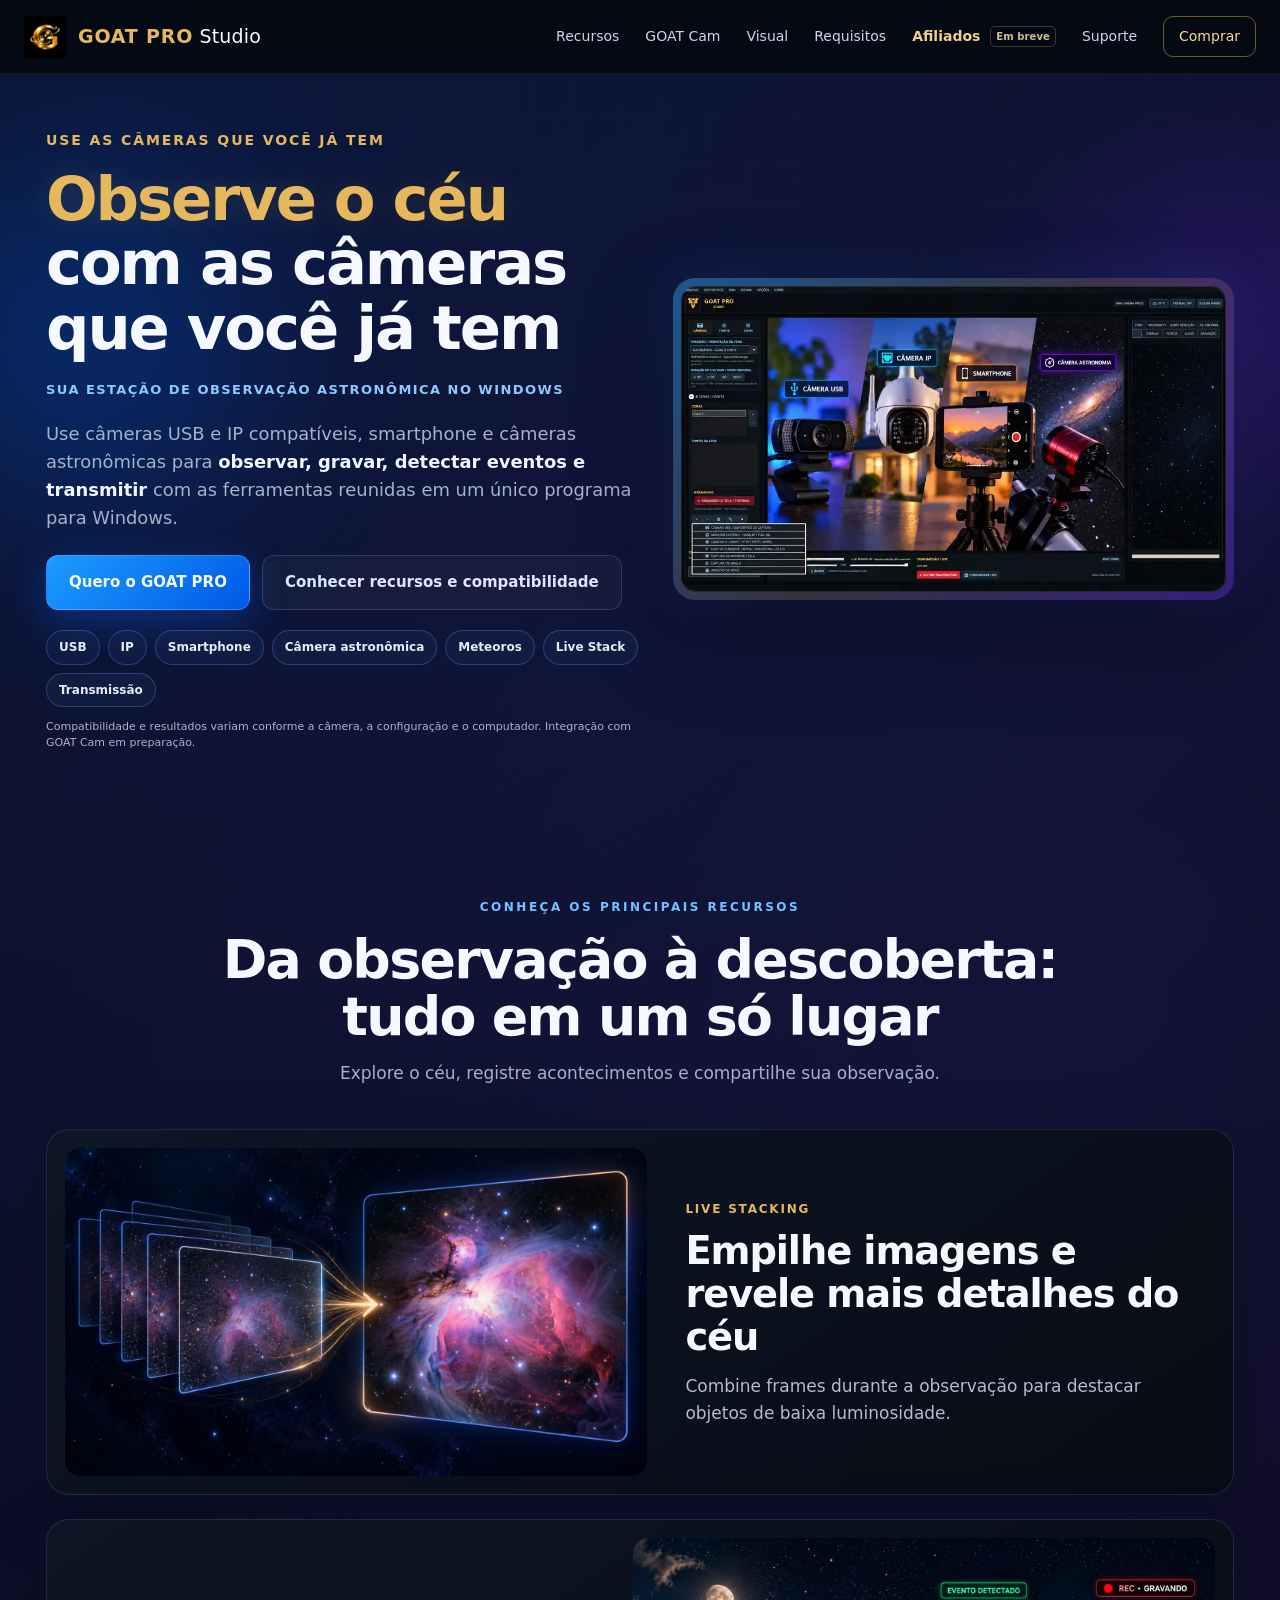
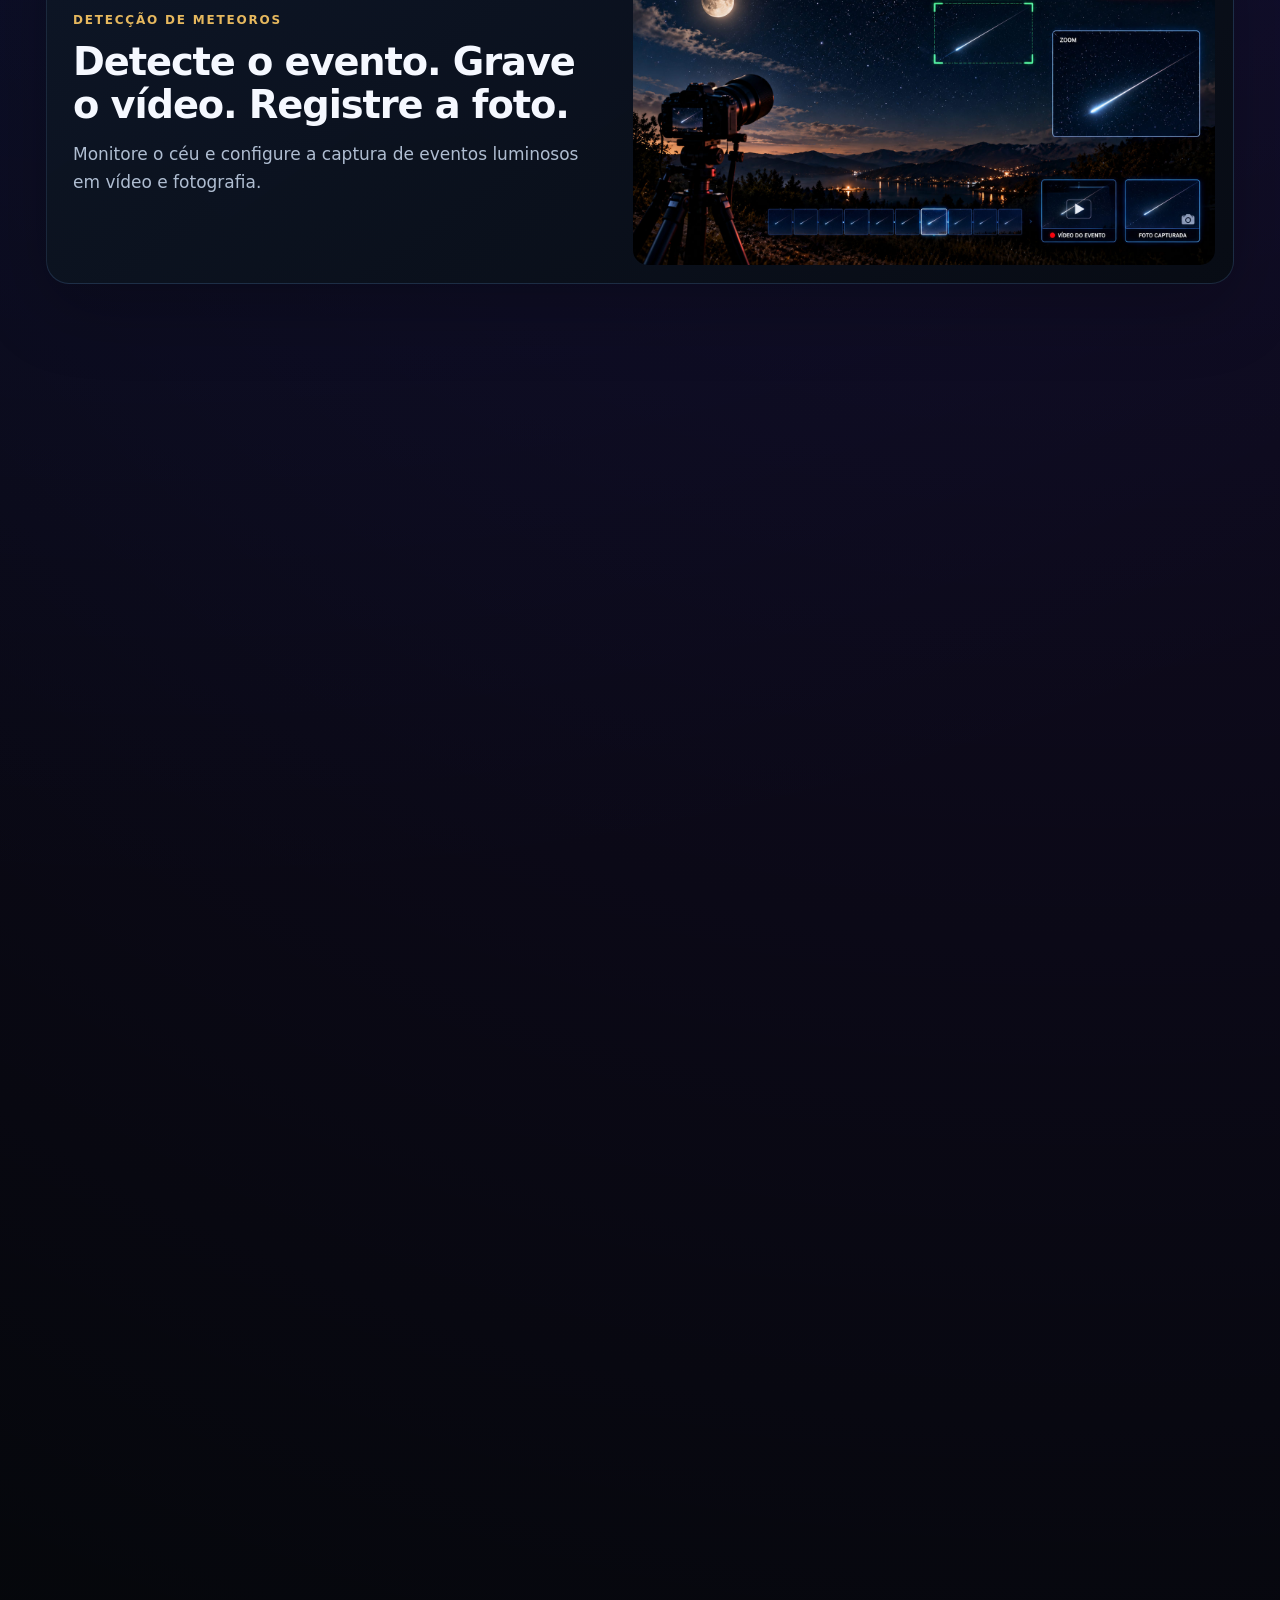
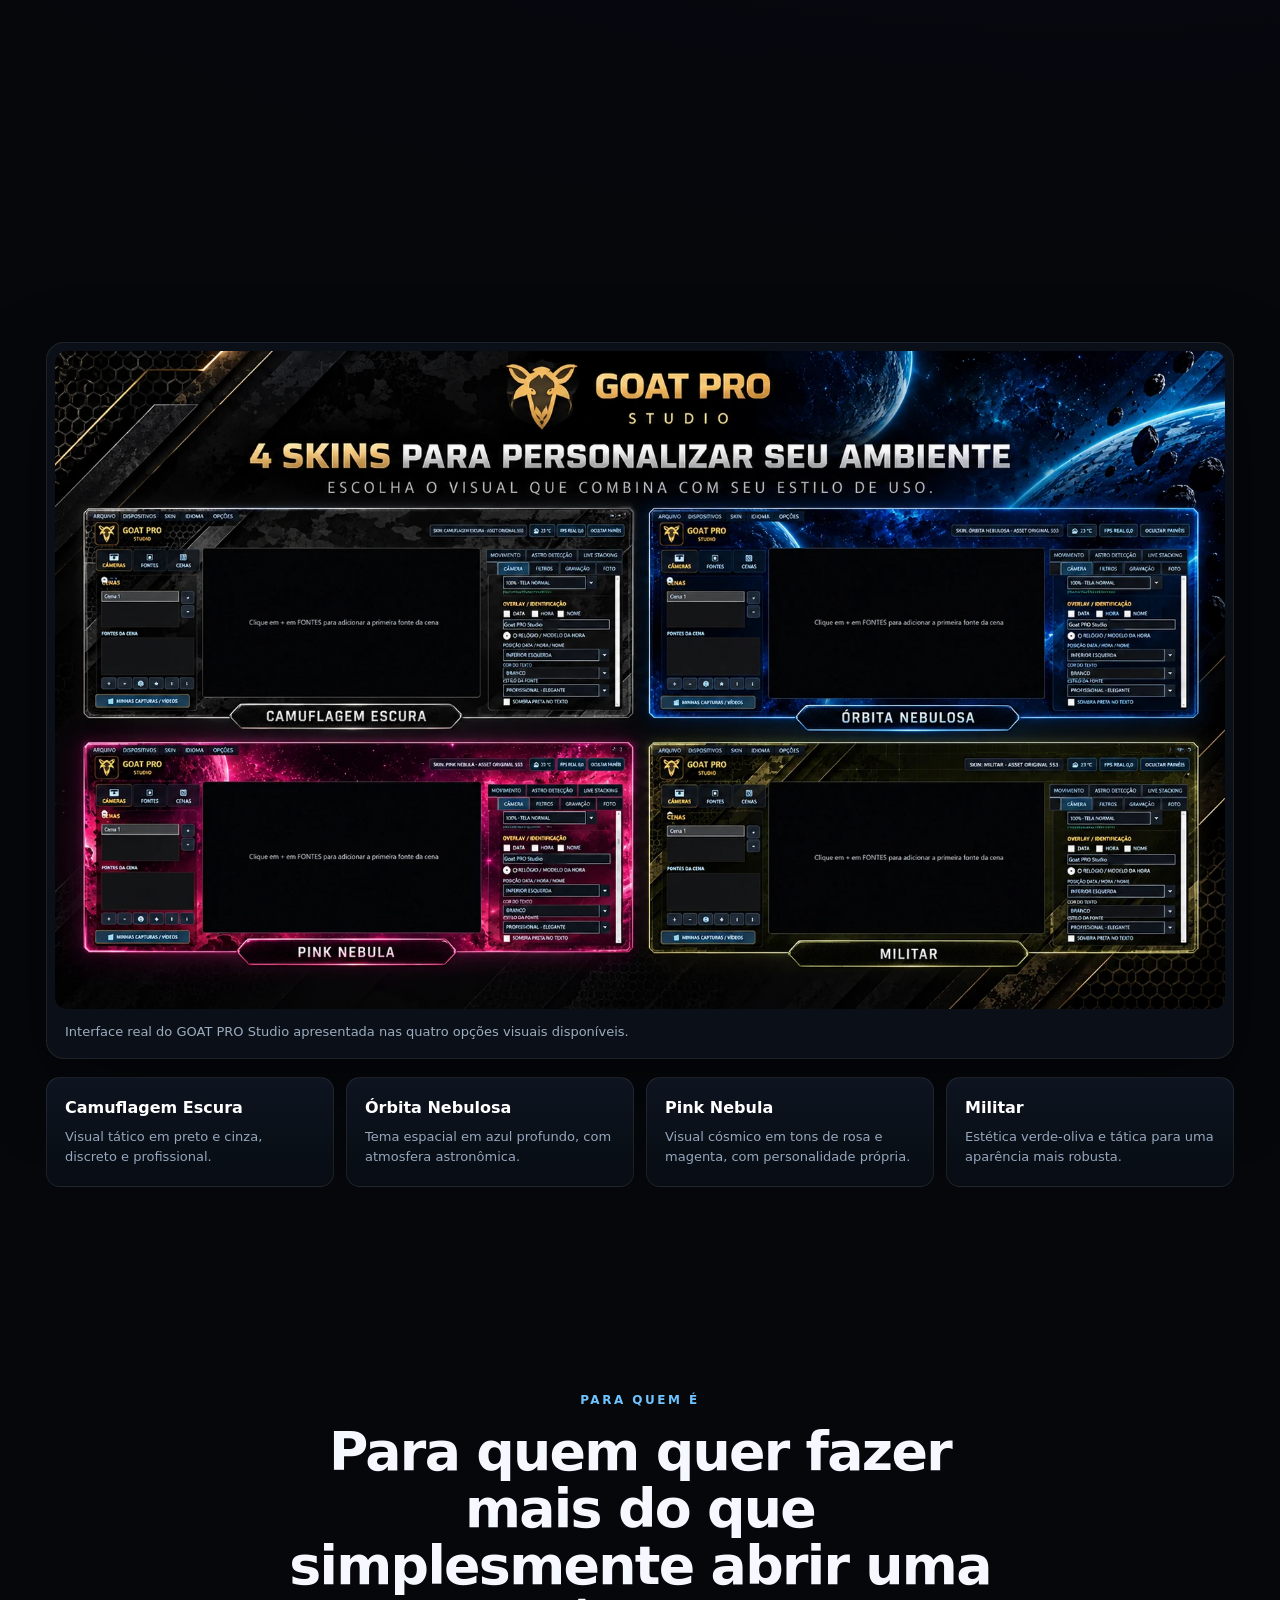
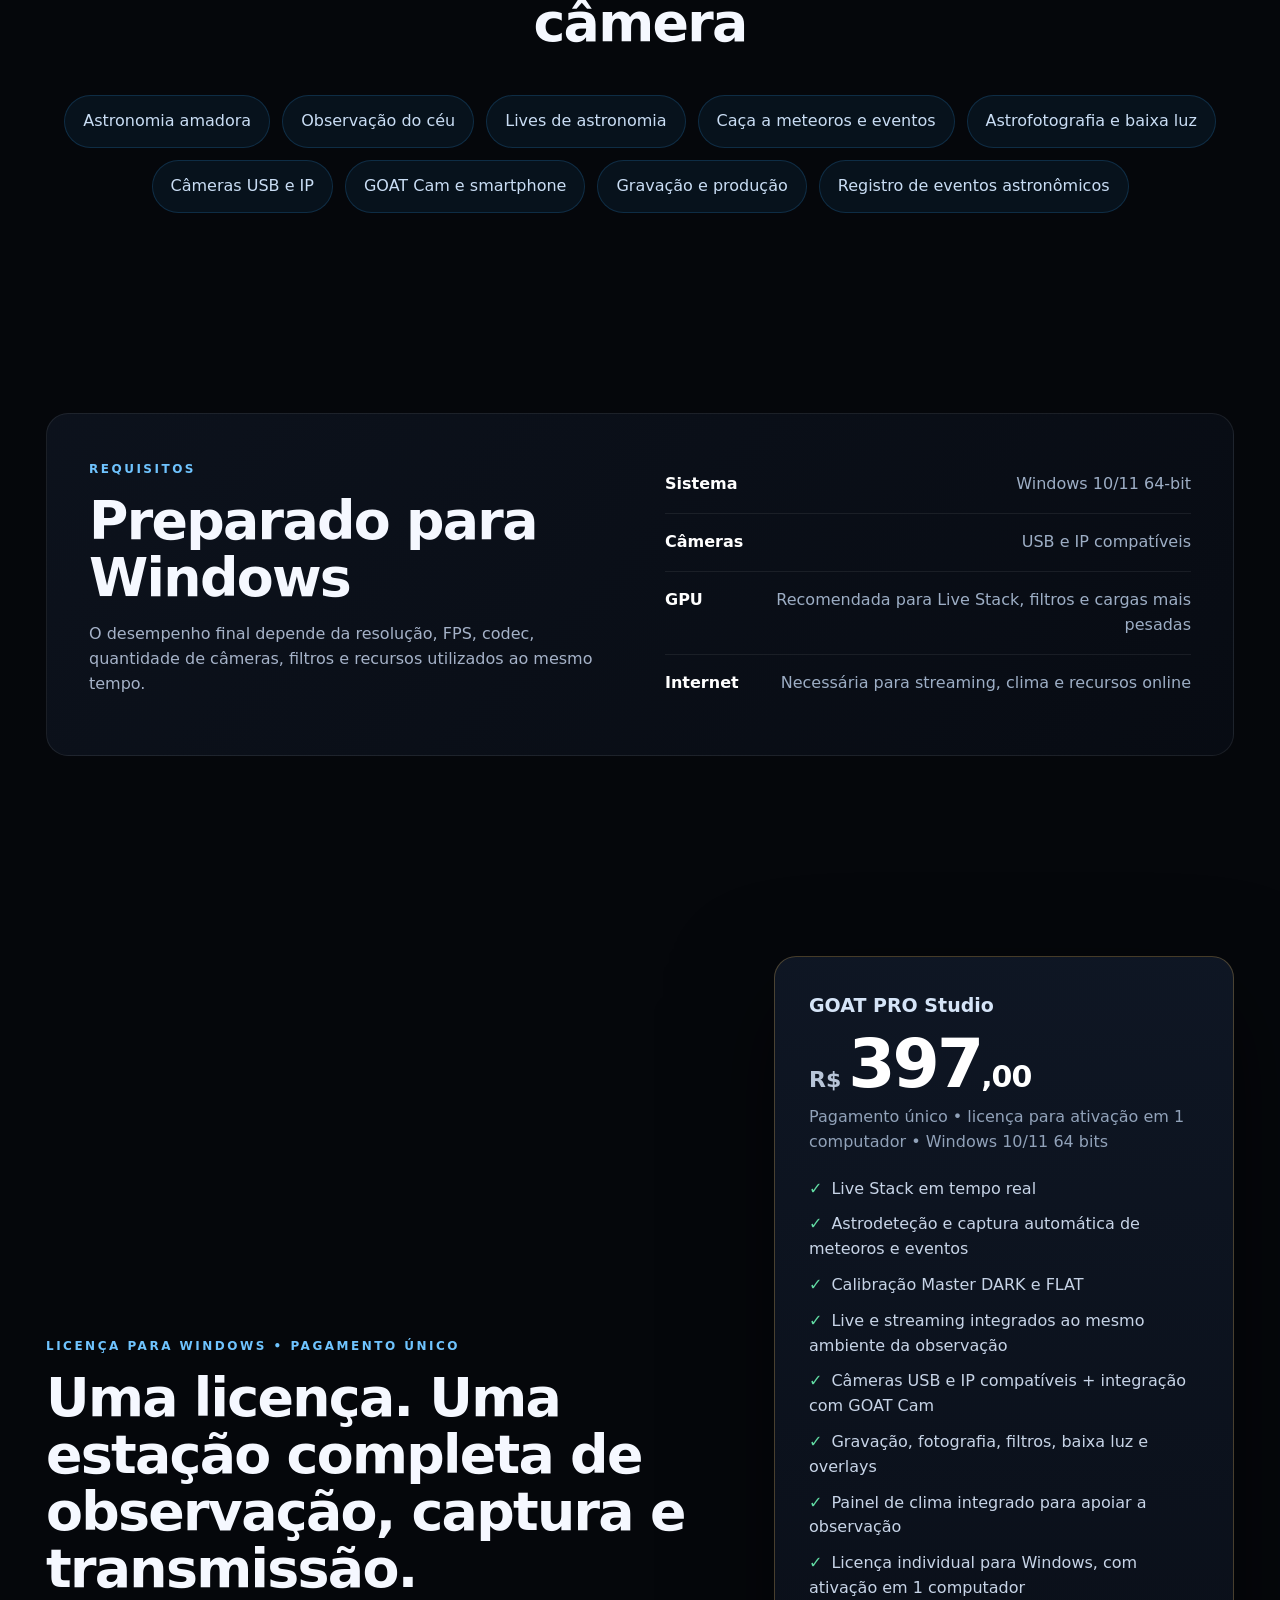
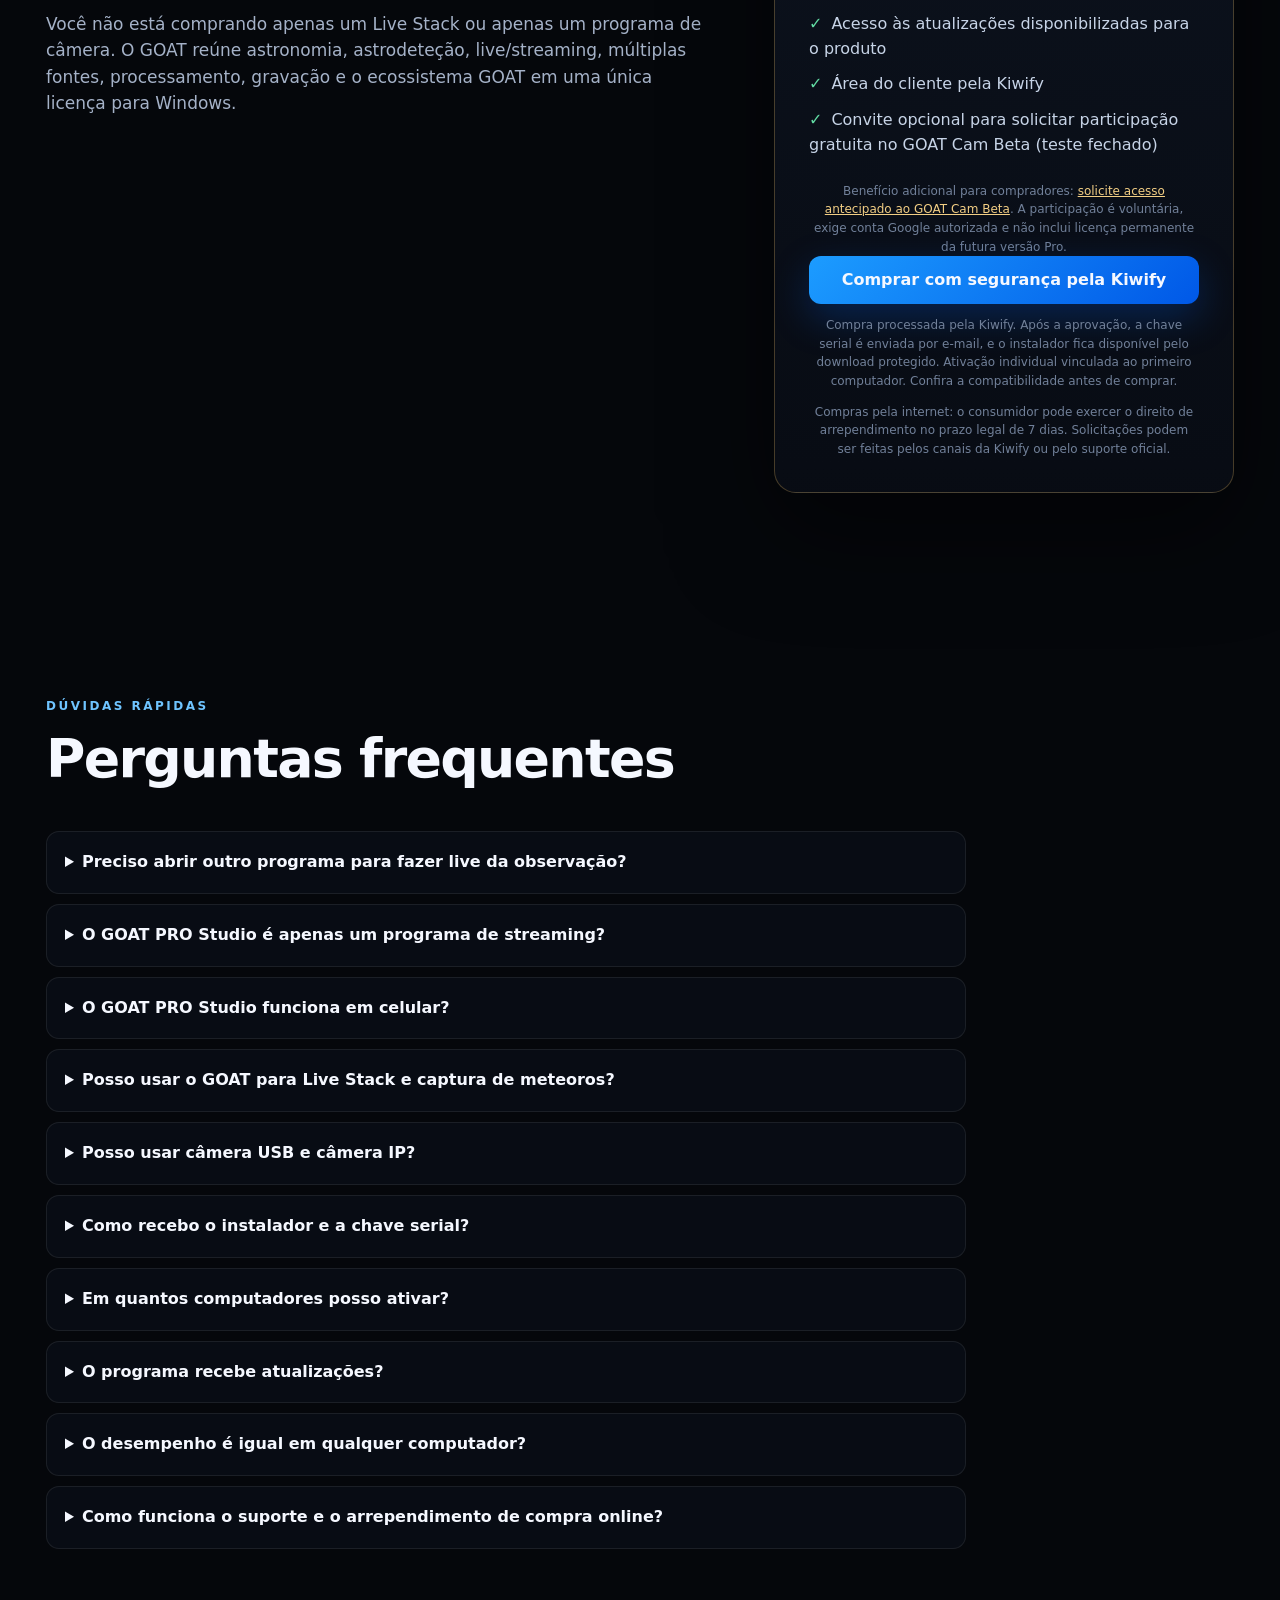
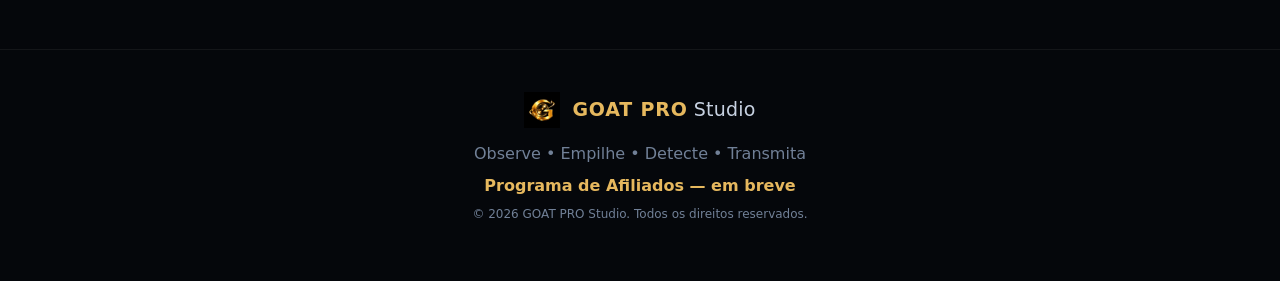
==== index.html @ b6893ca5 "brand: usar G dourado sem bordas em todas as páginas e favicon" ====
<!doctype html>
<html lang="pt-BR">
<head>
  <meta charset="utf-8" />
  <script async src="https://www.googletagmanager.com/gtag/js?id=AW-18481898971"></script>
  <script>
    window.dataLayer = window.dataLayer || [];
    function gtag(){dataLayer.push(arguments);}
    gtag('js', new Date());
    gtag('config', 'AW-18481898971');
    gtag('config', 'G-T20WCMY2DG');
  </script>
  <meta name="viewport" content="width=device-width, initial-scale=1" />
  <meta name="theme-color" content="#070a10" />
  <title>GOAT PRO Studio — Live Stack, meteoros e streaming integrado</title>
  <meta name="description" content="GOAT PRO Studio para Windows: Live Stack em tempo real, captura automática de meteoros e eventos astronômicos, calibração DARK/FLAT, live e streaming integrados, câmeras USB e IP, GOAT Cam, gravação e processamento avançado de imagem." />
  <meta property="og:title" content="GOAT PRO Studio" />
  <meta property="og:description" content="Observe o céu. Empilhe. Detecte. Transmita. Capture. Tudo no mesmo ambiente." />
  <meta property="og:type" content="website" />
  <link rel="icon" href="assets/goatpro-icon-oficial-sem-borda.png" type="image/png" />
  <link rel="stylesheet" href="styles.css?v=20261025-visuais-2" />
  <style>
    /* GOAT SALES — prévia do programa de afiliados, sem inscrição pública. */
    .affiliate-preview-nav {
      color: #efd18a;
      font-weight: 750;
      white-space: nowrap;
    }
    .affiliate-preview-nav:hover { color:#fff2cb; }
    .affiliate-preview-nav small {
      display: inline-block; margin-left: 5px; padding: 2px 5px;
      border: 1px solid rgba(230,184,94,.28); border-radius: 5px;
      color:#cebb92;font-size:10px;font-weight:650;letter-spacing:.1px;
      vertical-align:middle;
    }
    .affiliate-preview-ribbon { display:none; }
    .affiliate-footer-link { color:#e6b85e; font-weight:750; }
    .affiliate-footer-link:hover { text-decoration:underline;text-underline-offset:4px; }
    @media (max-width: 1170px) {
      .topbar nav .affiliate-preview-nav { display:none; }
      .affiliate-preview-ribbon {
        display:flex;align-items:center;justify-content:center;
        gap:10px;flex-wrap:wrap;
        min-height:40px; padding:8px 14px;
        border-bottom:1px solid rgba(230,184,94,.2);
        background:rgba(26,26,33,.95);
        color:#f2cf89; font-size:13px;font-weight:750;text-align:center;
      }
      .affiliate-preview-ribbon span {
        border:1px solid rgba(230,184,94,.29);
        border-radius:999px;padding:2px 8px;
        font-size:11px;color:#d9d0bc;
      }
      .affiliate-preview-ribbon:hover { background:#262333; }
    }
    @media (max-width: 420px) {
      .affiliate-preview-ribbon {gap:7px;font-size:12px;min-height:38px;padding:7px 8px;}
      .affiliate-preview-ribbon span {font-size:10px;padding:2px 6px;}
    }
  </style>
</head>
<body>
  <header class="topbar">
    <a class="brand" href="#inicio" aria-label="GOAT PRO Studio">
      <img src="assets/goatpro-icon-oficial-sem-borda.png" alt="Símbolo GOAT PRO Studio" />
      <span><strong>GOAT PRO</strong> Studio</span>
    </a>
    <nav aria-label="Navegação principal">
      <a href="#recursos">Recursos</a>
      <a href="#goat-cam">GOAT Cam</a>
      <a href="#visual">Visual</a>
      <a href="#requisitos">Requisitos</a>
      <a class="affiliate-preview-nav" href="/afiliados/" aria-label="Afiliados, inscrições em breve">Afiliados <small>Em breve</small></a>
      <a class="nav-cta" href="#comprar">Comprar</a>
    </nav>
  </header>
  <a class="affiliate-preview-ribbon" href="/afiliados/" aria-label="Conheça o programa de afiliados do GOAT PRO STUDIO, inscrições em breve">
    Afiliados GOAT PRO STUDIO <span>Em breve</span>
  </a>

  <main>
    <section class="hero" id="inicio">
      <div class="hero-glow hero-glow-a"></div>
      <div class="hero-glow hero-glow-b"></div>
      <div class="hero-copy reveal">
        <span class="eyebrow">USE AS CÂMERAS QUE VOCÊ JÁ TEM</span>
        <h1><span>Observe o céu</span> com as câmeras que você já tem</h1>
        <p class="tagline">SUA ESTAÇÃO DE OBSERVAÇÃO ASTRONÔMICA NO WINDOWS</p>
        <p class="lead">Use câmeras USB e IP compatíveis, smartphone e câmeras astronômicas para <strong>observar, gravar, detectar eventos e transmitir</strong> com as ferramentas reunidas em um único programa para Windows.</p>
        <div class="hero-actions">
          <a class="btn btn-primary" href="#comprar">Quero o GOAT PRO</a>
          <a class="btn btn-ghost" href="#recursos">Conhecer recursos e compatibilidade</a>
        </div>
        <div class="hero-badges">
          <span>USB</span><span>IP</span><span>Smartphone</span><span>Câmera astronômica</span><span>Meteoros</span><span>Live Stack</span><span>Transmissão</span>
        </div>
        <p class="hero-compatibility">Compatibilidade e resultados variam conforme a câmera, a configuração e o computador. Integração com GOAT Cam em preparação.</p>
      </div>
      <div class="hero-media reveal">
        <div class="media-frame">
          <img src="assets/goatpro-hero-camera-mix-20261009.svg?v=2" alt="GOAT PRO Studio com câmeras USB, IP, smartphone e câmera de astronomia" />
        </div>
      </div>
    </section>

    <!-- GOAT SALES: recursos principais mostrados por ilustracoes. -->
    <section class="section visual-highlights" id="recursos" aria-labelledby="recursos-titulo">
      <div class="section-heading visual-heading reveal">
        <span class="eyebrow">CONHEÇA OS PRINCIPAIS RECURSOS</span>
        <h2 id="recursos-titulo">Da observação à descoberta: tudo em um só lugar</h2>
        <p>Explore o céu, registre acontecimentos e compartilhe sua observação.</p>
      </div>

      <article class="visual-feature feature-live-stack reveal">
        <div class="visual-feature-media">
          <img src="assets/feature-live-stack.svg?v=orion-20261025" alt="Ilustração de vários frames astronômicos combinados em uma imagem final de nebulosa" width="1600" height="900" loading="lazy" decoding="async">
        </div>
        <div class="visual-feature-copy">
          <span class="feature-kicker">LIVE STACKING</span>
          <h3>Empilhe imagens e revele mais detalhes do céu</h3>
          <p>Combine frames durante a observação para destacar objetos de baixa luminosidade.</p>
        </div>
      </article>

      <article class="visual-feature feature-meteor reverse reveal">
        <div class="visual-feature-media">
          <img src="assets/feature-meteor-detection.svg?v=lua-20261025-1" alt="Ilustração de um meteoro riscando o céu, com área de detecção e indicador REC de gravação" width="1600" height="900" loading="lazy" decoding="async">
        </div>
        <div class="visual-feature-copy">
          <span class="feature-kicker">DETECÇÃO DE METEOROS</span>
          <h3>Detecte o evento. Grave o vídeo. Registre a foto.</h3>
          <p>Monitore o céu e configure a captura de eventos luminosos em vídeo e fotografia.</p>
        </div>
      </article>

      <article class="visual-feature feature-live-transmission reveal">
        <div class="visual-feature-media">
          <img src="assets/feature-live-stream.svg?v=transmissao-20261025-2" alt="Ilustração de telescópio e monitor com imagem de galáxia e indicador AO VIVO durante transmissão astronômica" width="1600" height="900" loading="lazy" decoding="async">
        </div>
        <div class="visual-feature-copy">
          <span class="feature-kicker">LIVE E GRAVAÇÃO</span>
          <h3>Compartilhe o céu ao vivo</h3>
          <p>Grave e prepare transmissões das suas observações sem trocar de programa.</p>
        </div>
      </article>
      <div class="visual-end reveal">
        <a class="btn btn-primary" href="#comprar">Quero o GOAT PRO</a>
        <p class="visual-note">Imagens ilustrativas. Compatibilidade e resultados variam conforme o equipamento e as condições de observação.</p>
      </div>
    </section>

    <section class="section requirements" id="goat-cam">
      <div class="requirements-panel reveal">
        <div>
          <span class="eyebrow">APLICATIVO OFICIAL PARA ANDROID</span>
          <h2>GOAT Cam</h2>
          <p>O GOAT Cam está em teste fechado para Android. A proposta é transformar um smartphone compatível em câmera pela rede local para uso com o GOAT PRO Studio. A conexão automática e o desempenho estão sendo validados com testadores reais.</p>
          <div class="hero-actions" style="margin-top:18px">
            <a class="btn btn-primary" href="/goat-cam-beta/">Quero testar o GOAT Cam Beta</a>
          </div>
          <p class="hero-compatibility" style="margin-top:12px">Convites gratuitos para compradores e voluntários. O aplicativo ainda não está disponível publicamente na Google Play; a inscrição depende de confirmação e adesão pelo link oficial do teste fechado.</p>
        </div>
        <div class="req-list">
          <div><strong>Integração</strong><span>Conexão pensada para trabalhar diretamente com o GOAT PRO Studio</span></div>
          <div><strong>GOAT Cam Free</strong><span>Câmera traseira principal + uma frontal, com vídeo em até Full HD conforme o aparelho</span></div>
          <div><strong>GOAT Cam Pro</strong><span>Recursos premium planejados para lentes adicionais, 2K/4K e controles avançados em aparelhos compatíveis</span></div>
          <div><strong>Transmissão</strong><span>Rotas de vídeo para diferentes cenários de uso dentro do ecossistema GOAT</span></div>
        </div>
      </div>
    </section>

    <section class="section showcase" id="visual">
      <div class="section-heading reveal">
        <span class="eyebrow">IDENTIDADE VISUAL</span>
        <h2>Quatro skins para personalizar seu ambiente</h2>
        <p>Escolha a aparência que combina com sua estação de observação, captura ou produção.</p>
      </div>
      <figure class="showcase-card showcase-main reveal">
        <img src="assets/goatpro-skins-showcase.webp" alt="As quatro skins do GOAT PRO Studio: Camuflagem Escura, Órbita Nebulosa, Pink Nebula e Militar" />
        <figcaption>Interface real do GOAT PRO Studio apresentada nas quatro opções visuais disponíveis.</figcaption>
      </figure>
      <div class="skin-description-grid reveal">
        <article><strong>Camuflagem Escura</strong><span>Visual tático em preto e cinza, discreto e profissional.</span></article>
        <article><strong>Órbita Nebulosa</strong><span>Tema espacial em azul profundo, com atmosfera astronômica.</span></article>
        <article><strong>Pink Nebula</strong><span>Visual cósmico em tons de rosa e magenta, com personalidade própria.</span></article>
        <article><strong>Militar</strong><span>Estética verde-oliva e tática para uma aparência mais robusta.</span></article>
      </div>
    </section>



    <section class="section audience">
      <div class="section-heading reveal">
        <span class="eyebrow">PARA QUEM É</span>
        <h2>Para quem quer fazer mais do que simplesmente abrir uma câmera</h2>
      </div>
      <div class="pill-grid reveal">
        <span>Astronomia amadora</span>
        <span>Observação do céu</span>
        <span>Lives de astronomia</span>
        <span>Caça a meteoros e eventos</span>
        <span>Astrofotografia e baixa luz</span>
        <span>Câmeras USB e IP</span>
        <span>GOAT Cam e smartphone</span>
        <span>Gravação e produção</span>
        <span>Registro de eventos astronômicos</span>
      </div>
    </section>

    <section class="section requirements" id="requisitos">
      <div class="requirements-panel reveal">
        <div>
          <span class="eyebrow">REQUISITOS</span>
          <h2>Preparado para Windows</h2>
          <p>O desempenho final depende da resolução, FPS, codec, quantidade de câmeras, filtros e recursos utilizados ao mesmo tempo.</p>
        </div>
        <div class="req-list">
          <div><strong>Sistema</strong><span>Windows 10/11 64-bit</span></div>
          <div><strong>Câmeras</strong><span>USB e IP compatíveis</span></div>
          <div><strong>GPU</strong><span>Recomendada para Live Stack, filtros e cargas mais pesadas</span></div>
          <div><strong>Internet</strong><span>Necessária para streaming, clima e recursos online</span></div>
        </div>
      </div>
    </section>

    <section class="section pricing" id="comprar">
      <div class="pricing-copy reveal">
        <span class="eyebrow">LICENÇA PARA WINDOWS • PAGAMENTO ÚNICO</span>
        <h2>Uma licença. Uma estação completa de observação, captura e transmissão.</h2>
        <p>Você não está comprando apenas um Live Stack ou apenas um programa de câmera. O GOAT reúne astronomia, astrodeteção, live/streaming, múltiplas fontes, processamento, gravação e o ecossistema GOAT em uma única licença para Windows.</p>
      </div>
      <div class="price-card reveal">
        <div class="price-label">GOAT PRO Studio</div>
        <div class="price"><small>R$</small>397<span>,00</span></div>
        <div class="price-note">Pagamento único • licença para ativação em 1 computador • Windows 10/11 64 bits</div>
        <ul>
          <li>Live Stack em tempo real</li>
          <li>Astrodeteção e captura automática de meteoros e eventos</li>
          <li>Calibração Master DARK e FLAT</li>
          <li>Live e streaming integrados ao mesmo ambiente da observação</li>
          <li>Câmeras USB e IP compatíveis + integração com GOAT Cam</li>
          <li>Gravação, fotografia, filtros, baixa luz e overlays</li>
          <li>Painel de clima integrado para apoiar a observação</li>
          <li>Licença individual para Windows, com ativação em 1 computador</li>
          <li>Acesso às atualizações disponibilizadas para o produto</li>
          <li>Área do cliente pela Kiwify</li>
          <li>Convite opcional para solicitar participação gratuita no GOAT Cam Beta (teste fechado)</li>
        </ul>
        <p class="secure-note">Benefício adicional para compradores: <a href="/goat-cam-beta/" style="color:#f2ce84;text-decoration:underline">solicite acesso antecipado ao GOAT Cam Beta</a>. A participação é voluntária, exige conta Google autorizada e não inclui licença permanente da futura versão Pro.</p>
        <a id="checkoutButton" class="btn btn-primary btn-wide" href="https://pay.kiwify.com.br/xpb6ReY">Comprar com segurança pela Kiwify</a>
        <p class="secure-note">Compra processada pela Kiwify. Após a aprovação, a chave serial é enviada por e-mail, e o instalador fica disponível pelo <a href="/download/">download protegido</a>. Ativação individual vinculada ao primeiro computador. Confira a compatibilidade antes de comprar.</p>
      <p class="secure-note">Compras pela internet: o consumidor pode exercer o direito de arrependimento no prazo legal de 7 dias. Solicitações podem ser feitas pelos canais da Kiwify ou pelo <a href="/suporte/">suporte oficial</a>.</p>
      </div>
    </section>

    <section class="section faq">
      <div class="section-heading reveal"><span class="eyebrow">DÚVIDAS RÁPIDAS</span><h2>Perguntas frequentes</h2></div>
      <div class="faq-list">
        <details class="reveal"><summary>Preciso abrir outro programa para fazer live da observação?</summary><p>O GOAT PRO Studio já inclui recursos de live e streaming no mesmo ambiente de observação, captura e produção. Assim, você pode montar seu fluxo de transmissão dentro do próprio GOAT, junto com suas câmeras, cenas, áudio e overlays.</p></details>
        <details class="reveal"><summary>O GOAT PRO Studio é apenas um programa de streaming?</summary><p>Não. A live é uma parte do conjunto. O foco do GOAT é reunir observação astronômica, Live Stack, astrodeteção, captura automática de eventos, diferentes tipos de câmera, gravação, processamento e transmissão em um único ambiente.</p></details>
        <details class="reveal"><summary>O GOAT PRO Studio funciona em celular?</summary><p>O GOAT PRO Studio é desenvolvido para Windows. No Android, o GOAT Cam funciona como aplicativo complementar oficial e transforma o smartphone em uma câmera integrada ao Studio pela rede local.</p></details>
        <details class="reveal"><summary>Posso usar o GOAT para Live Stack e captura de meteoros?</summary><p>Sim. Esses são dois dos principais diferenciais do produto: empilhamento em tempo real para baixa luminosidade e ferramentas de detecção e registro automático de eventos no céu.</p></details>
        <details class="reveal"><summary>Posso usar câmera USB e câmera IP?</summary><p>O programa foi desenvolvido para trabalhar com fontes USB e IP compatíveis. A compatibilidade pode variar conforme modelo, protocolo e configuração da câmera.</p></details>
        <details class="reveal"><summary>Como recebo o instalador e a chave serial?</summary><p>Após a aprovação do pagamento pela Kiwify, a chave serial é enviada ao e-mail da compra. Utilize a <a href="/download/">página de download protegido</a> e as instruções de entrega para acessar o instalador.</p></details>
        <details class="reveal"><summary>Em quantos computadores posso ativar?</summary><p>A licença comercial permite ativação em um computador por vez e fica vinculada ao primeiro PC. Para troca de equipamento, entre em contato com o suporte.</p></details>
        <details class="reveal"><summary>O programa recebe atualizações?</summary><p>Sim. O GOAT PRO Studio segue em desenvolvimento ativo e novas versões serão disponibilizadas conforme a evolução do produto.</p></details>
        <details class="reveal"><summary>O desempenho é igual em qualquer computador?</summary><p>Não. Resolução, FPS, codec, câmera, CPU, GPU e recursos ativos influenciam diretamente o desempenho. Consulte os requisitos e confirme a compatibilidade de sua câmera antes da compra.</p></details>
      <details class="reveal"><summary>Como funciona o suporte e o arrependimento de compra online?</summary><p>O suporte oficial está disponível em <a href="/suporte/">goatprostudio.com.br/suporte/</a>. Em compras pela internet, o direito legal de arrependimento pode ser exercido em até 7 dias, pelos canais da Kiwify ou pelo suporte.</p></details>
      </div>
    </section>
  </main>

  <footer>
    <a class="brand footer-brand" href="#inicio"><img src="assets/goatpro-icon-oficial-sem-borda.png" alt="" /><span><strong>GOAT PRO</strong> Studio</span></a>
    <p>Observe • Empilhe • Detecte • Transmita</p>
    <p><a class="affiliate-footer-link" href="/afiliados/">Programa de Afiliados — em breve</a></p>
    <p class="copyright">© <span id="year"></span> GOAT PRO Studio. Todos os direitos reservados.</p>
  </footer>

  <script src="app.js?v=20261014-tags-1"></script>
</body>
</html>
---- styles.css ----
:root {
  --bg: #05070b;
  --bg-2: #090d14;
  --panel: rgba(13, 19, 30, 0.82);
  --panel-solid: #0d131e;
  --line: rgba(116, 179, 255, 0.20);
  --text: #f5f8ff;
  --muted: #a5b2c8;
  --blue: #35a8ff;
  --blue-2: #0068ff;
  --gold: #e6b85e;
  --gold-2: #9f6f1e;
  --shadow: 0 28px 80px rgba(0,0,0,.45);
}
* { box-sizing: border-box; }
html { scroll-behavior: smooth; }
body {
  margin: 0;
  font-family: Inter, ui-sans-serif, system-ui, -apple-system, BlinkMacSystemFont, "Segoe UI", sans-serif;
  color: var(--text);
  background:
    radial-gradient(circle at 15% 0%, rgba(0,104,255,.14), transparent 30%),
    radial-gradient(circle at 85% 12%, rgba(126,48,255,.13), transparent 34%),
    var(--bg);
  line-height: 1.55;
}
a { color: inherit; text-decoration: none; }
img { max-width: 100%; display: block; }
.topbar {
  position: sticky; top: 0; z-index: 20;
  height: 74px; padding: 0 max(24px, calc((100vw - 1260px)/2));
  display: flex; align-items: center; justify-content: space-between;
  background: rgba(5,7,11,.78); backdrop-filter: blur(18px);
  border-bottom: 1px solid rgba(255,255,255,.06);
}
.brand { display: flex; align-items: center; gap: 12px; font-size: 19px; letter-spacing: .2px; }
.brand img { width: 42px; height: 42px; }
.brand strong { color: var(--gold); letter-spacing: .8px; }
nav { display: flex; align-items: center; gap: 26px; font-size: 14px; color: #cbd5e6; }
nav a:hover { color: #fff; }
.nav-cta { padding: 9px 15px; border: 1px solid rgba(230,184,94,.45); border-radius: 10px; color: #f7d99a; }
.hero {
  position: relative; overflow: hidden;
  min-height: 780px; max-width: 1440px; margin: 0 auto;
  padding: 92px 56px 76px;
  display: grid; grid-template-columns: .86fr 1.14fr; align-items: center; gap: 42px;
}
.hero::before {
  content:""; position:absolute; inset:0; pointer-events:none; opacity:.18;
  background-image: linear-gradient(rgba(255,255,255,.04) 1px, transparent 1px), linear-gradient(90deg, rgba(255,255,255,.04) 1px, transparent 1px);
  background-size: 44px 44px; mask-image: linear-gradient(to bottom, black, transparent 72%);
}
.hero-glow { position:absolute; border-radius:999px; filter: blur(90px); opacity:.24; pointer-events:none; }
.hero-glow-a { width:360px; height:360px; background:#0068ff; left:-100px; top:90px; }
.hero-glow-b { width:320px; height:320px; background:#7827ff; right:-120px; top:110px; }
.hero-copy, .hero-media { position: relative; z-index: 1; }
.eyebrow { display:inline-block; font-size:12px; letter-spacing:2.5px; font-weight:800; color:#6fc4ff; margin-bottom:14px; }
h1 { margin:0; font-size: clamp(54px, 7vw, 92px); line-height:.98; letter-spacing:-3px; font-weight:800; }
h1 span { color:var(--gold); text-shadow:0 0 28px rgba(230,184,94,.16); }
.tagline { margin:22px 0 0; color:#8bcaff; font-size:13px; letter-spacing:2.8px; font-weight:700; }
.lead { color:var(--muted); font-size:18px; max-width:650px; margin:25px 0 30px; }
.hero-actions { display:flex; gap:13px; flex-wrap:wrap; }
.btn { display:inline-flex; align-items:center; justify-content:center; min-height:48px; padding:0 22px; border-radius:12px; font-weight:800; transition:.2s ease; }
.btn-primary { background:linear-gradient(135deg, #1c9cff, #0058e7); box-shadow:0 14px 38px rgba(0,104,255,.25); }
.btn-primary:hover { transform:translateY(-2px); filter:brightness(1.08); }
.btn-ghost { border:1px solid rgba(255,255,255,.13); background:rgba(255,255,255,.035); color:#dce8f9; }
.btn-ghost:hover { background:rgba(255,255,255,.07); }
.hero-badges { display:flex; gap:8px; flex-wrap:wrap; margin-top:24px; }
.hero-badges span { color:#a9b8cf; border:1px solid rgba(255,255,255,.08); background:rgba(255,255,255,.025); padding:7px 10px; border-radius:999px; font-size:12px; }
.media-frame { position:relative; border-radius:22px; padding:8px; background:linear-gradient(135deg, rgba(53,168,255,.44), rgba(230,184,94,.18), rgba(115,53,255,.35)); box-shadow:var(--shadow); }
.media-frame::after { content:""; position:absolute; inset:8px; border:1px solid rgba(255,255,255,.11); border-radius:15px; pointer-events:none; }
.media-frame img { border-radius:15px; width:100%; }
.section { max-width:1260px; margin:0 auto; padding:100px 36px; }
.section-dark { max-width:none; padding-left:max(36px, calc((100vw - 1188px)/2)); padding-right:max(36px, calc((100vw - 1188px)/2)); background:linear-gradient(180deg, rgba(12,17,26,.58), rgba(5,7,11,.08)); border-top:1px solid rgba(255,255,255,.04); border-bottom:1px solid rgba(255,255,255,.04); }
.section-heading { max-width:760px; margin-bottom:44px; }
h2 { margin:0 0 14px; font-size:clamp(34px,4.2vw,56px); line-height:1.06; letter-spacing:-1.7px; }
.section-heading p, .pricing-copy p { color:var(--muted); font-size:17px; margin:0; }
.feature-grid { display:grid; grid-template-columns:repeat(4,1fr); gap:14px; }
.feature { min-height:215px; padding:25px; border:1px solid rgba(255,255,255,.07); background:linear-gradient(180deg, rgba(19,27,41,.8), rgba(11,16,25,.72)); border-radius:16px; transition:.2s ease; }
.feature:hover { transform:translateY(-4px); border-color:rgba(53,168,255,.28); }
.feature > span { font-size:11px; font-weight:900; color:var(--gold); letter-spacing:1.5px; }
.feature h3 { margin:22px 0 10px; font-size:18px; }
.feature p { margin:0; color:#98a7bd; font-size:14px; }

.use-cases { padding-top:92px; padding-bottom:92px; }
.use-case-grid { display:grid; grid-template-columns:repeat(2,1fr); gap:18px; }
.use-case-card {
  position:relative; overflow:hidden; min-height:270px; padding:30px;
  border-radius:20px; border:1px solid rgba(255,255,255,.08);
  background:linear-gradient(145deg, rgba(15,23,36,.96), rgba(7,11,18,.96));
  box-shadow:0 24px 70px rgba(0,0,0,.28);
}
.use-case-card::before {
  content:""; position:absolute; inset:auto -70px -90px auto; width:220px; height:220px;
  border-radius:999px; background:radial-gradient(circle, rgba(53,168,255,.16), transparent 68%);
  pointer-events:none;
}
.use-case-card:nth-child(1)::before { background:radial-gradient(circle, rgba(126,48,255,.18), transparent 68%); }
.use-case-card:nth-child(2)::before { background:radial-gradient(circle, rgba(53,168,255,.15), transparent 68%); }
.use-case-card:nth-child(3)::before { background:radial-gradient(circle, rgba(230,184,94,.13), transparent 68%); }
.use-case-card:nth-child(4)::before { background:radial-gradient(circle, rgba(0,104,255,.16), transparent 68%); }
.use-case-kicker { display:block; color:var(--gold); font-size:11px; font-weight:900; letter-spacing:1.8px; margin-bottom:18px; }
.use-case-card h3 { margin:0 0 12px; font-size:25px; line-height:1.12; }
.use-case-card p { margin:0; color:#9caec5; font-size:15px; max-width:560px; }
.use-case-tags { display:flex; flex-wrap:wrap; gap:8px; margin-top:24px; }
.use-case-tags span { padding:7px 10px; border-radius:999px; font-size:11px; color:#cfe4fb; border:1px solid rgba(53,168,255,.17); background:rgba(53,168,255,.06); }
.showcase-grid { display:grid; grid-template-columns:1.15fr .85fr; gap:18px; align-items:start; }
.showcase-card { margin:0; padding:8px; border-radius:18px; background:#0b1018; border:1px solid rgba(255,255,255,.08); box-shadow:var(--shadow); overflow:hidden; }
.showcase-card img { width:100%; border-radius:12px; }
.showcase-card figcaption { padding:13px 10px 8px; color:#9bacbf; font-size:13px; }
.skin-grid { display:grid; grid-template-columns:1fr 1fr; gap:18px; }
.skin-card img { aspect-ratio:16/9; object-fit:cover; min-height:150px; }

.showcase-main { margin-bottom:18px; }
.skin-description-grid {
  display:grid; grid-template-columns:repeat(4,1fr); gap:12px; margin-top:18px;
}
.skin-description-grid article {
  padding:18px; border-radius:14px; border:1px solid rgba(255,255,255,.08);
  background:linear-gradient(180deg, rgba(16,23,35,.88), rgba(9,14,22,.78));
}
.skin-description-grid strong { display:block; color:#fff; margin-bottom:6px; }
.skin-description-grid span { display:block; color:#95a6bd; font-size:13px; }

.weather-section {
  display:grid; grid-template-columns:.9fr 1.1fr; gap:32px; align-items:center;
}
.weather-copy p { color:var(--muted); font-size:17px; margin:0 0 24px; }
.weather-points { display:flex; flex-wrap:wrap; gap:9px; }
.weather-points span {
  padding:9px 12px; border-radius:999px; font-size:12px; color:#cfe2f8;
  background:rgba(53,168,255,.07); border:1px solid rgba(53,168,255,.16);
}
.weather-media {
  margin:0; padding:8px; border-radius:18px; overflow:hidden;
  background:linear-gradient(135deg, rgba(230,184,94,.25), rgba(53,168,255,.2));
  box-shadow:var(--shadow);
  width:min(100%, 520px);
  justify-self:center;
}
.weather-media img {
  width:100%;
  height:auto;
  border-radius:12px;
  filter: contrast(1.08) saturate(1.12) brightness(1.03);
}
.overlay-panel {
  grid-column:1 / -1; display:grid; grid-template-columns:.8fr 1.2fr; gap:30px;
  padding:28px; margin-top:8px; border-radius:18px;
  border:1px solid rgba(230,184,94,.20);
  background:linear-gradient(135deg, rgba(16,22,32,.94), rgba(8,12,19,.96));
}
.overlay-panel h3 { margin:0; font-size:26px; }
.overlay-panel p { margin:0; color:#a9b6c8; align-self:center; }
.overlay-panel strong { color:#f3d493; }

.audience { text-align:center; }
.audience .section-heading { margin-left:auto; margin-right:auto; }
.pill-grid { display:flex; justify-content:center; flex-wrap:wrap; gap:12px; }
.pill-grid span { padding:13px 18px; border-radius:999px; background:rgba(53,168,255,.07); border:1px solid rgba(53,168,255,.18); color:#c9ddf4; }
.requirements-panel { display:grid; grid-template-columns:1fr 1fr; gap:50px; padding:42px; border-radius:22px; background:linear-gradient(135deg, rgba(13,19,30,.94), rgba(8,12,20,.95)); border:1px solid rgba(255,255,255,.08); }
.requirements-panel p { color:var(--muted); }
.req-list { display:grid; gap:0; }
.req-list div { display:flex; justify-content:space-between; gap:18px; padding:16px 0; border-bottom:1px solid rgba(255,255,255,.07); }
.req-list div:last-child { border-bottom:0; }
.req-list strong { color:#fff; }
.req-list span { color:#9daec5; text-align:right; }
.pricing { display:grid; grid-template-columns:1fr 460px; gap:72px; align-items:center; }
.price-card { padding:34px; border-radius:22px; background:linear-gradient(180deg, rgba(15,23,37,.96), rgba(8,12,20,.98)); border:1px solid rgba(230,184,94,.28); box-shadow:0 36px 100px rgba(0,0,0,.5); }
.price-label { color:#d5e4f7; font-size:19px; font-weight:800; }
.price { margin-top:10px; font-size:68px; line-height:1; letter-spacing:-3px; font-weight:900; color:#fff; }
.price small { font-size:22px; letter-spacing:0; color:#b8c5d8; margin-right:7px; }
.price span { font-size:30px; letter-spacing:-1px; }
.price-note { color:#91a2b9; margin:7px 0 22px; }
.price-card ul { list-style:none; padding:0; margin:0 0 24px; display:grid; gap:11px; color:#c7d4e7; }
.price-card li::before { content:"✓"; color:#62dca4; font-weight:900; margin-right:9px; }
.btn-wide { width:100%; }
#checkoutButton[aria-disabled="true"] { opacity:.75; cursor:not-allowed; }
.secure-note { margin:12px 0 0; color:#718099; font-size:12px; text-align:center; }
.faq-list { display:grid; gap:10px; max-width:920px; }
details { border:1px solid rgba(255,255,255,.08); background:rgba(11,16,24,.72); border-radius:13px; padding:0 18px; }
summary { cursor:pointer; font-weight:750; padding:18px 0; }
details p { color:#9eacc1; margin:0 0 18px; }
footer { border-top:1px solid rgba(255,255,255,.06); padding:42px 30px 50px; text-align:center; color:#718097; }
.footer-brand { justify-content:center; margin-bottom:14px; color:#c7d1e1; }
.footer-brand img { width:36px; height:36px; }
footer p { margin:7px 0; }
.copyright { font-size:12px; }
.reveal { opacity:0; transform:translateY(18px); transition:opacity .6s ease, transform .6s ease; }
.reveal.visible { opacity:1; transform:none; }
@media (max-width: 1050px) {
  .hero { grid-template-columns:1fr; padding-top:70px; }
  .hero-copy { max-width:780px; }
  .feature-grid { grid-template-columns:repeat(2,1fr); }
  .use-case-grid { grid-template-columns:1fr; }
  .showcase-grid { grid-template-columns:1fr; }
  .skin-grid { grid-template-columns:repeat(2,1fr); }
  .skin-description-grid { grid-template-columns:repeat(2,1fr); }
  .weather-section { grid-template-columns:1fr; }
  .overlay-panel { grid-template-columns:1fr; }
  .pricing { grid-template-columns:1fr; }
  .price-card { max-width:520px; }
}
@media (max-width: 760px) {
  .topbar { height:66px; padding:0 16px; }
  .brand { font-size:15px; }
  .brand img { width:36px; height:36px; }
  nav a:not(.nav-cta) { display:none; }
  .hero { min-height:auto; padding:62px 20px 58px; }
  h1 { letter-spacing:-2px; }
  .lead { font-size:16px; }
  .section, .section-dark { padding:72px 20px; }
  .feature-grid { grid-template-columns:1fr; }
  .use-case-card { min-height:auto; padding:24px; }
  .skin-grid { grid-template-columns:1fr; }
  .skin-description-grid { grid-template-columns:1fr; }
  .weather-section { gap:22px; }
  .overlay-panel { padding:22px; }
  .requirements-panel { grid-template-columns:1fr; padding:26px; }
  .req-list div { flex-direction:column; gap:4px; }
  .req-list span { text-align:left; }
  .price { font-size:58px; }
}
@media (prefers-reduced-motion: reduce) {
  html { scroll-behavior:auto; }
  .reveal { opacity:1; transform:none; transition:none; }
}

/* Support admin polish: scoped overrides for /admin-suporte/ */
.admin-wrap .dashboard-card .dash-head h1 {
  font-size: clamp(38px, 4vw, 54px);
  line-height: 1.04;
  letter-spacing: -1.8px;
  max-width: 760px;
}
.admin-wrap .dashboard-card,
.admin-wrap .detail-card {
  border-color: rgba(116,179,255,.12);
  box-shadow: 0 20px 60px rgba(0,0,0,.32);
}
.admin-wrap .dashboard-card { padding: 24px; }
.admin-wrap .dash-head { align-items: center; }
.admin-wrap .dash-head .muted { font-size: 14px; }
.admin-wrap .admin-actions .btn {
  min-height: 42px;
  padding: 0 17px;
  border-radius: 10px;
  font-size: 14px;
}
.admin-wrap .summary {
  gap: 10px;
  margin: 20px 0;
}
.admin-wrap .summary-box {
  padding: 14px 16px;
  border-radius: 12px;
  min-height: 92px;
  display: flex;
  flex-direction: column;
  justify-content: center;
}
.admin-wrap .summary-box span { font-size: 10px; letter-spacing: .1em; }
.admin-wrap .summary-box strong { font-size: 25px; line-height: 1.1; margin-top: 5px; }
.admin-wrap .ticket-tools {
  padding: 13px;
  gap: 10px;
  margin: 4px 0 14px;
  border-radius: 12px;
}
.admin-wrap .ticket-search { padding: 10px 12px; border-radius: 9px; font-size: 14px; }
.admin-wrap .filter-row { gap: 7px; }
.admin-wrap .filter-btn { padding: 7px 10px; font-size: 11px; }
.admin-wrap .ticket-list { gap: 10px; margin-top: 14px; }
.admin-wrap .ticket {
  padding: 15px 16px;
  border-radius: 12px;
}
.admin-wrap .ticket h3 { margin: 8px 0 4px; font-size: 17px; }
.admin-wrap .ticket-meta,
.admin-wrap .ticket-message { font-size: 13px; }
.admin-wrap .ticket-activity { margin-top: 7px; }
.admin-wrap .ticket-open-hint { margin-top: 9px; }
.admin-wrap .detail-card { padding: 22px; }
.admin-wrap .detail-title { font-size: clamp(24px, 3vw, 32px); letter-spacing: -.6px; }
.admin-wrap .detail-grid { gap: 10px; margin-top: 16px; }
.admin-wrap .detail-field { padding: 12px 13px; }
.admin-wrap .workflow-box,
.admin-wrap .detail-message,
.admin-wrap .reply-box { margin-top: 14px; padding: 15px; border-radius: 12px; }
.admin-wrap .workflow-actions { gap: 8px; }
.admin-wrap .workflow-btn { padding: 9px 11px; font-size: 13px; }
.admin-wrap .conversation { margin-top: 16px; gap: 10px; }
.admin-wrap .bubble { padding: 12px 14px; border-radius: 12px; }
.admin-wrap .bubble-body { font-size: 14px; line-height: 1.5; }
.admin-wrap .reply-box textarea { min-height: 120px; padding: 12px; border-radius: 10px; }
.admin-wrap .empty { padding: 22px; }
@media (max-width: 760px) {
  .admin-wrap .dashboard-card .dash-head h1 { font-size: 34px; letter-spacing: -1px; }
  .admin-wrap .dashboard-card,
  .admin-wrap .detail-card { padding: 16px; }
  .admin-wrap .summary { grid-template-columns: repeat(2,minmax(0,1fr)); }
  .admin-wrap .summary-box { min-height: 82px; }
  .admin-wrap .summary-box strong { font-size: 23px; }
  .admin-wrap .filter-btn { flex: 1 1 auto; }
}

/* GOAT SALES - Experimento reversível: somente a primeira tela (hero), 25/10/2026. */
.hero {
  max-width: 1440px;
  min-height: 640px;
  padding: 54px 46px 62px;
  grid-template-columns: minmax(0, 1.07fr) minmax(0, 1fr);
  gap: 26px;
}
.hero-copy { max-width: 740px; }
.hero .eyebrow {
  font-size: 14px;
  line-height: 1.5;
  letter-spacing: 1.9px;
  color: #e6b85e;
  margin-bottom: 16px;
}
.hero h1 {
  font-size: clamp(43px, 4.75vw, 68px);
  letter-spacing: -2.1px;
  line-height: 1.06;
  text-wrap: balance;
}
.hero h1 span { color: var(--gold); }
.hero .tagline {
  font-size: 13px;
  line-height: 1.55;
  letter-spacing: 1.45px;
  margin-top: 20px;
}
.hero .lead {
  font-size: clamp(17px, 1.4vw, 20px);
  line-height: 1.56;
  margin: 20px 0 23px;
  max-width: 690px;
}
.hero .lead strong { color: #f0f5ff; font-weight: 750; }
.hero .hero-actions { gap: 12px; }
.hero .hero-actions .btn {
  min-height: 55px;
  font-size: 15px;
  padding: 0 22px;
}
.hero .hero-actions .btn-primary {
  box-shadow: 0 12px 38px rgba(0,104,255,.35);
  border: 1px solid rgba(145,216,255,.28);
}
.hero .hero-badges { gap: 8px; margin-top: 20px; }
.hero .hero-badges span {
  color: #e6eaf3;
  font-size: 12px;
  font-weight: 650;
  padding: 7px 12px;
  border-color: rgba(116,179,255,.25);
  background: rgba(28,54,99,.25);
}
.hero-compatibility {
  margin: 12px 0 0;
  max-width: 620px;
  font-size: 11px;
  line-height: 1.4;
  color: #a7b5ca;
}
.hero .media-frame {
  box-shadow: 0 32px 90px rgba(0,0,0,.38), 0 0 55px rgba(65,128,255,.14);
}
@media (max-width: 1100px) {
  .hero {
    grid-template-columns: minmax(0, 1.03fr) minmax(0, .97fr);
    padding: 55px 30px 58px;
    gap: 18px;
  }
  .hero h1 { font-size: clamp(37px, 4.6vw, 52px); }
  .hero .lead { font-size: 17px; }
  .hero .hero-actions .btn { font-size: 13px; padding: 0 16px; }
}
@media (max-width: 900px) {
  .hero {
    grid-template-columns: minmax(0, 1fr);
    gap: 28px;
    padding: 48px 24px 58px;
    min-height: auto;
  }
  .hero-copy { max-width: 760px; }
  .hero h1 { font-size: clamp(41px, 7vw, 62px); }
  .hero .lead { font-size: 18px; }
  .hero-media { width: 100%; max-width: 760px; }
}
@media (max-width: 760px) {
  .hero { padding: 44px 20px 52px; gap: 24px; }
  .hero h1 { font-size: clamp(36px, 8.6vw, 50px); letter-spacing: -1.5px; line-height: 1.08; }
  .hero .eyebrow { font-size: 12px; letter-spacing: 1.5px; }
  .hero .tagline { font-size: 11px; letter-spacing: 1px; }
  .hero .lead { font-size: 16px; line-height: 1.55; }
  .hero .hero-actions .btn { width: 100%; font-size: 15px; min-height: 51px; }
  .hero .hero-badges span { font-size: 11px; padding: 6px 9px; }
  .hero .hero-compatibility { font-size: 11px; }
}


/* GOAT SALES | secao visual de recursos: substitui blocos de texto redundantes. */
.visual-highlights {
  max-width: 1260px;
  margin: 0 auto;
  padding: 82px 36px 96px;
}
.visual-highlights .visual-heading {
  max-width: 840px;
  margin: 0 auto 42px;
  text-align: center;
}
.visual-highlights .visual-heading h2 {
  font-size: clamp(34px,4.2vw,56px);
  line-height: 1.07;
}
.visual-highlights .visual-heading p {
  font-size: 17px;
  line-height: 1.6;
  color: var(--muted);
  margin: 0;
}
.visual-feature {
  display: grid;
  grid-template-columns: minmax(0,1.04fr) minmax(0,.96fr);
  gap: 30px;
  align-items: center;
  padding: 18px;
  margin: 0 0 24px;
  border-radius: 23px;
  border: 1px solid rgba(116,179,255,.16);
  background: linear-gradient(145deg,rgba(14,23,38,.94),rgba(8,12,20,.97));
  box-shadow: 0 24px 72px rgba(0,0,0,.22);
}
.visual-feature.reverse {
  grid-template-columns: minmax(0,.96fr) minmax(0,1.04fr);
}
.visual-feature.reverse .visual-feature-media { order: 2; }
.visual-feature.reverse .visual-feature-copy { order: 1; }
.visual-feature-media { overflow: hidden; border-radius: 15px; }
.visual-feature-media img {
  display: block;
  width: 100%;
  height: auto;
  aspect-ratio: 16/9;
  object-fit: cover;
}
.visual-feature-copy { padding: 14px 8px; }
.visual-feature-copy .feature-kicker,
.mini-visual-card .feature-kicker {
  display: inline-block;
  margin-bottom: 12px;
  color: var(--gold);
  font-size: 12px;
  line-height: 1.35;
  font-weight: 900;
  letter-spacing: 1.8px;
}
.visual-feature-copy h3 {
  margin: 0 0 15px;
  font-size: clamp(28px,3vw,42px);
  line-height: 1.12;
  letter-spacing: -1.1px;
}
.visual-feature-copy p {
  max-width: 515px;
  margin: 0;
  color: #afbdd1;
  font-size: 17px;
  line-height: 1.6;
}
.visual-card-grid {
  display: grid;
  grid-template-columns: repeat(2,minmax(0,1fr));
  gap: 20px;
}
.mini-visual-card {
  overflow: hidden;
  border-radius: 20px;
  border: 1px solid rgba(116,179,255,.13);
  background: linear-gradient(145deg,rgba(14,23,37,.95),rgba(8,12,20,.98));
  box-shadow: 0 20px 60px rgba(0,0,0,.2);
}
.mini-visual-card img {
  display: block;
  width: 100%;
  height: auto;
  aspect-ratio: 3/2;
  object-fit: cover;
}
.mini-visual-card .mini-copy { padding: 22px 25px 26px; }
.mini-visual-card h3 {
  margin: 0 0 9px;
  font-size: clamp(23px,2vw,28px);
  line-height: 1.19;
}
.mini-visual-card p {
  margin: 0;
  color: #aab9ce;
  font-size: 15px;
  line-height: 1.55;
}
.visual-end {
  text-align: center;
  margin-top: 30px;
}
.visual-end .btn { min-width: 220px; }
.visual-note {
  color: #93a5bc;
  font-size: 12px;
  line-height: 1.6;
  margin: 18px auto 0;
  max-width: 770px;
}
@media (max-width: 980px) {
  .visual-feature,
  .visual-feature.reverse { grid-template-columns: 1fr; gap: 10px; }
  .visual-feature.reverse .visual-feature-media { order: 0; }
  .visual-feature.reverse .visual-feature-copy { order: 1; }
  .visual-feature-copy { padding: 16px 12px 20px; }
}
@media (max-width: 760px) {
  .visual-highlights { padding: 68px 20px 80px; }
  .visual-highlights .visual-heading { margin-bottom: 28px; }
  .visual-highlights .visual-heading h2 { font-size: clamp(32px,8vw,42px); }
  .visual-highlights .visual-heading p { font-size: 16px; }
  .visual-feature { padding: 10px; margin-bottom: 18px; border-radius: 18px; }
  .visual-feature-media { border-radius: 12px; }
  .visual-feature-copy h3 { font-size: clamp(26px,7vw,34px); }
  .visual-feature-copy p { font-size: 16px; }
  .visual-card-grid { grid-template-columns: 1fr; gap: 18px; }
  .mini-visual-card .mini-copy { padding: 21px; }
  .visual-end .btn { width: 100%; }
}
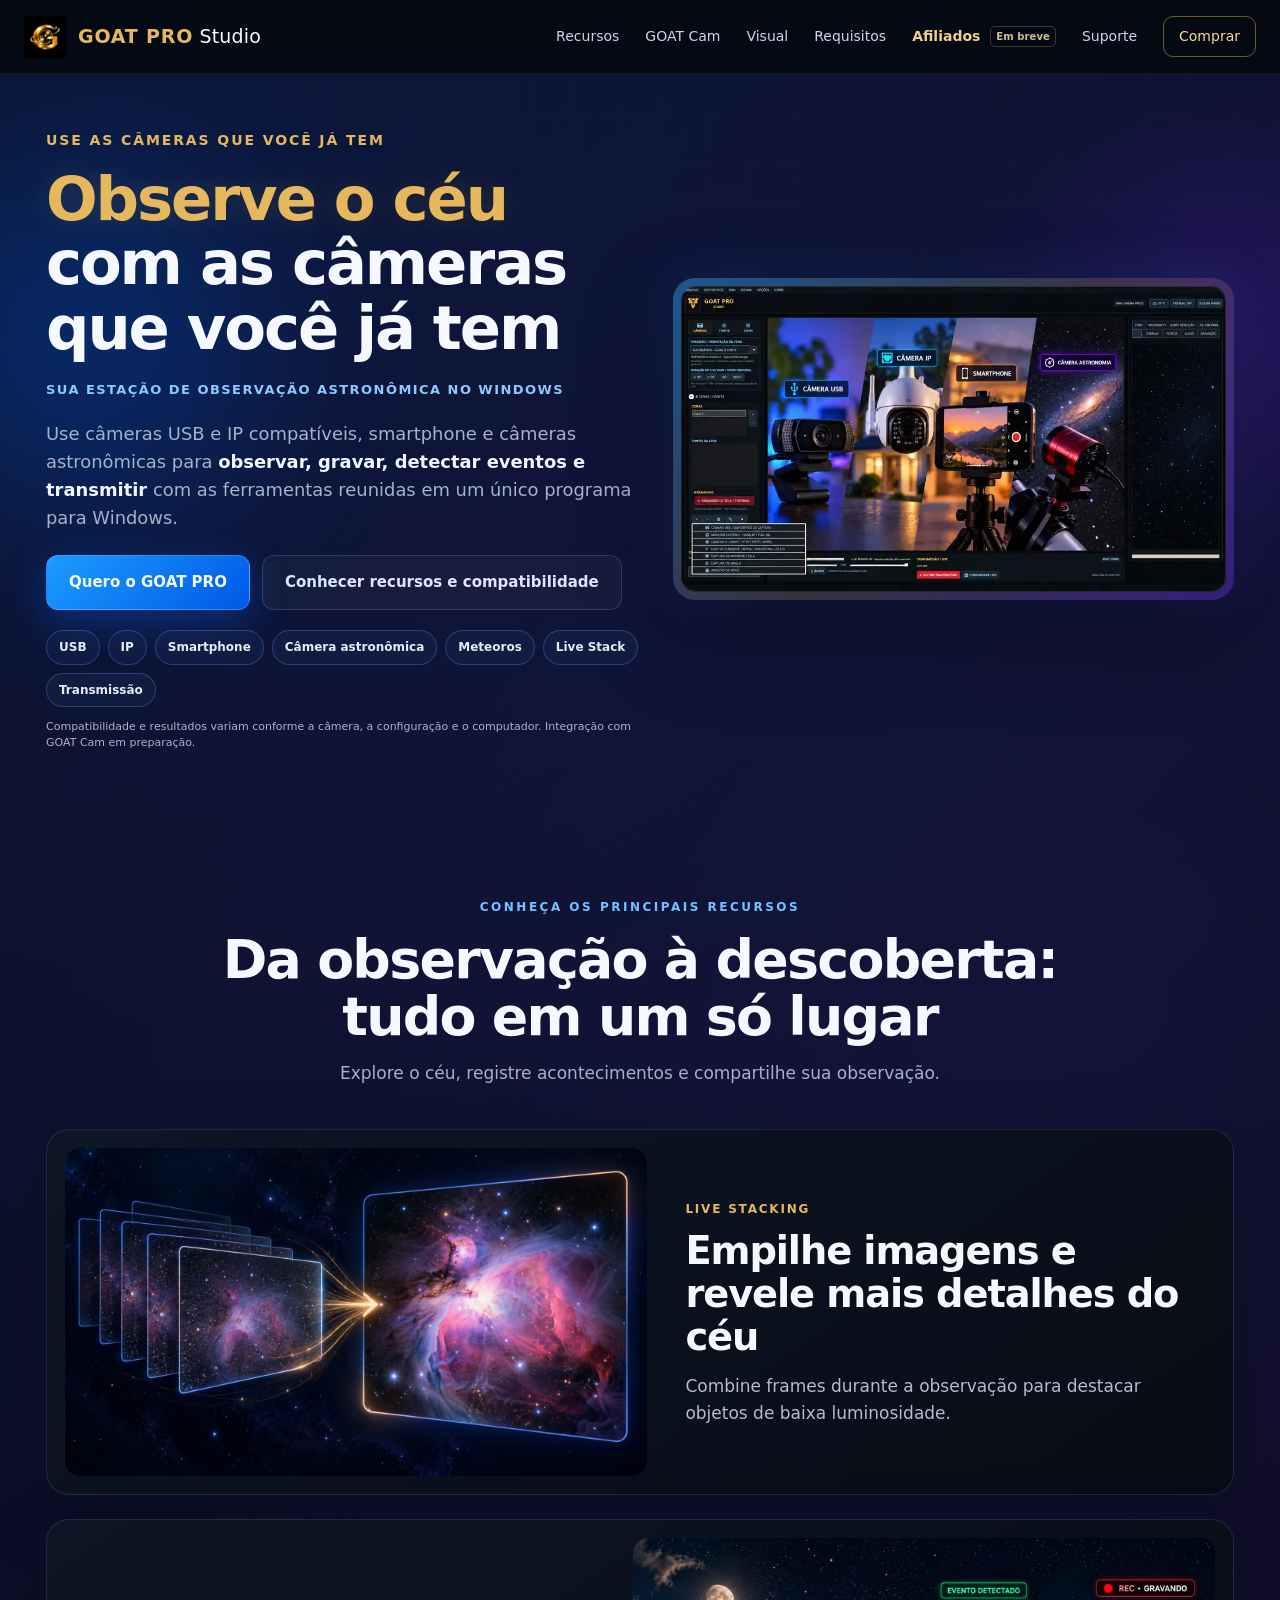
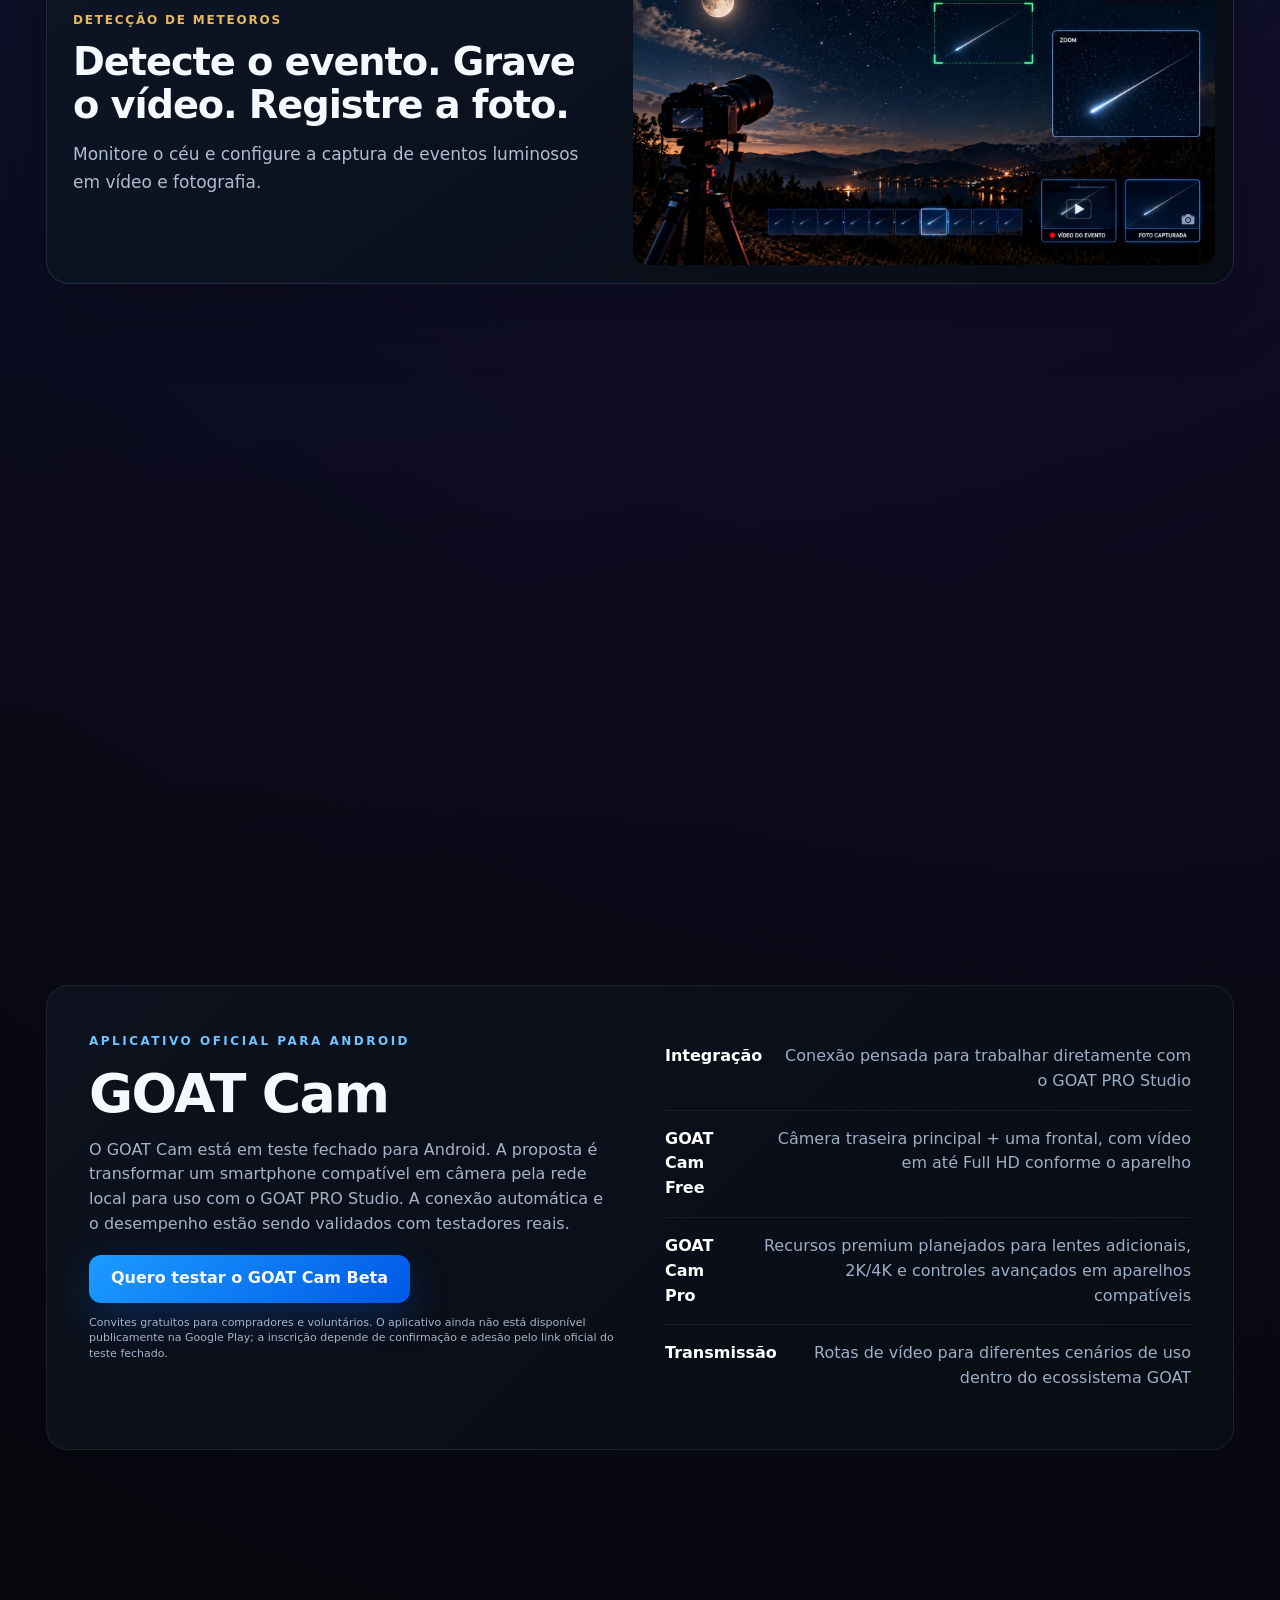
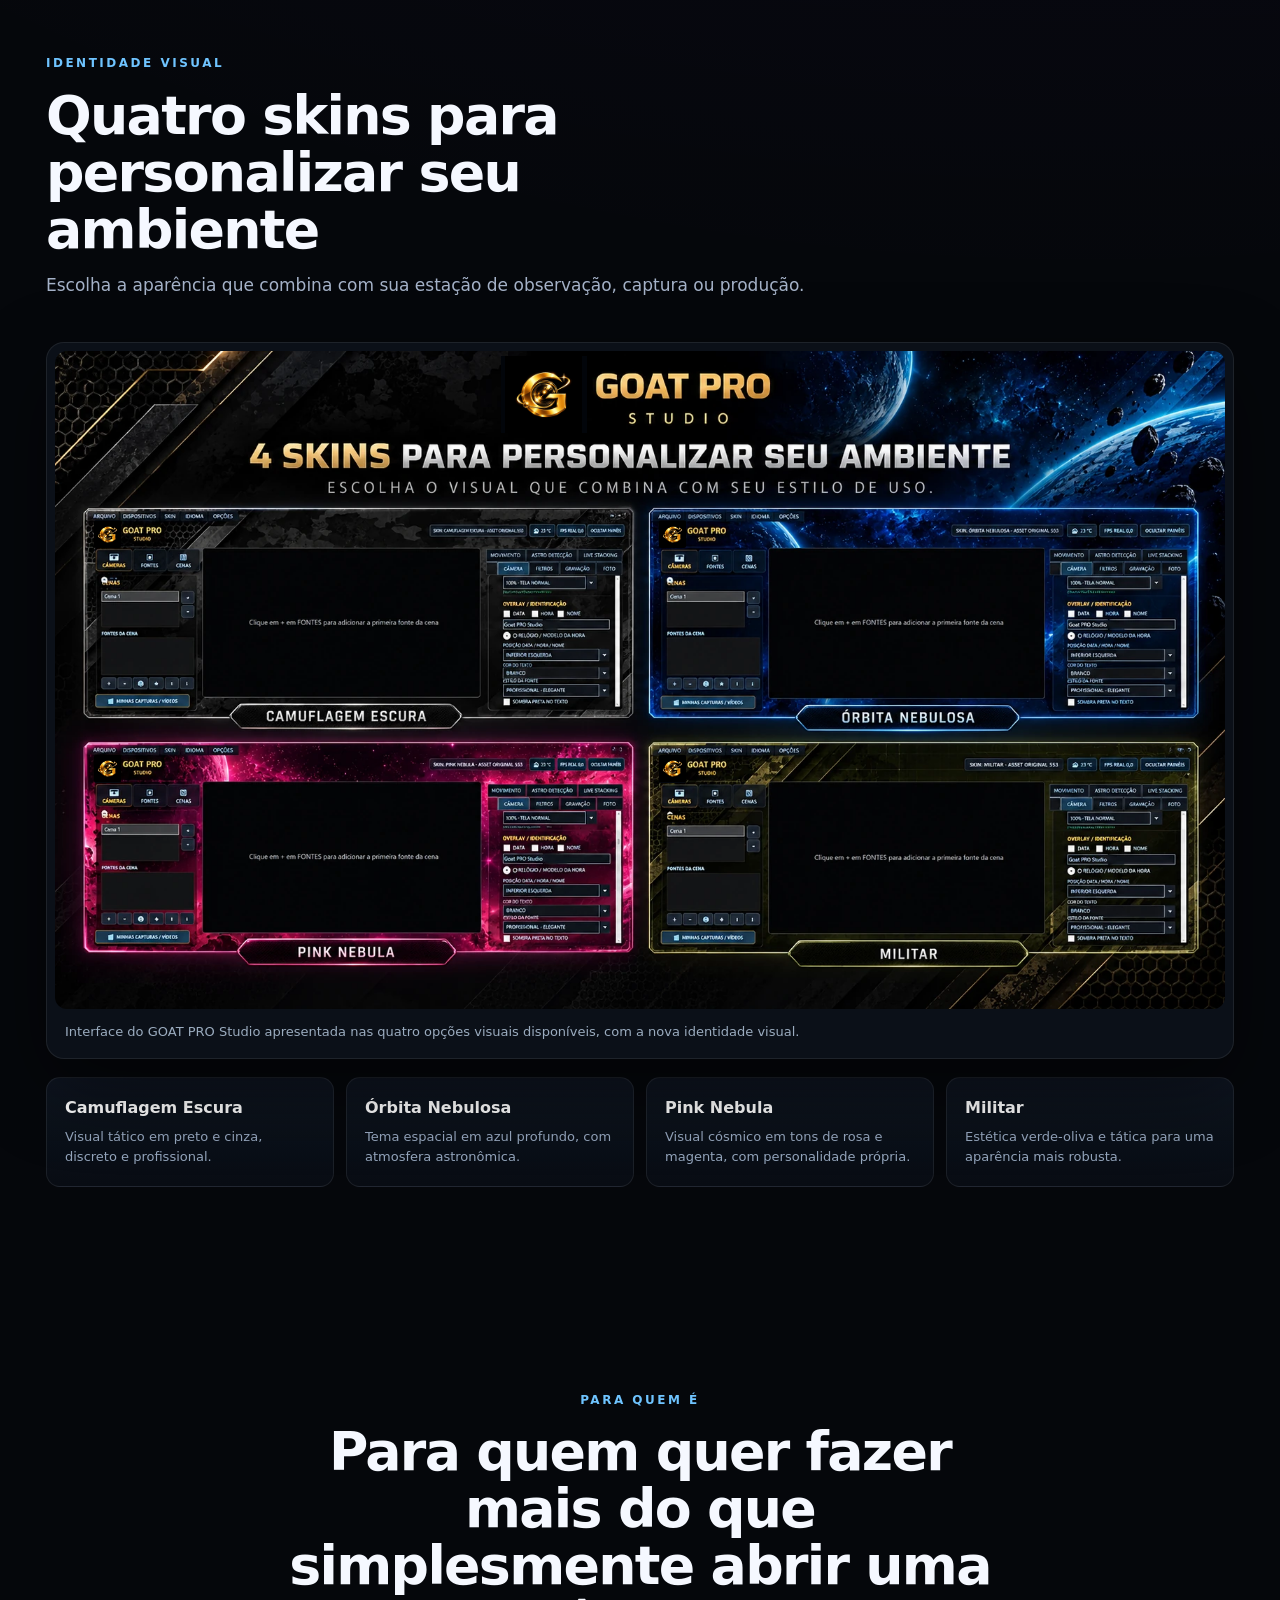
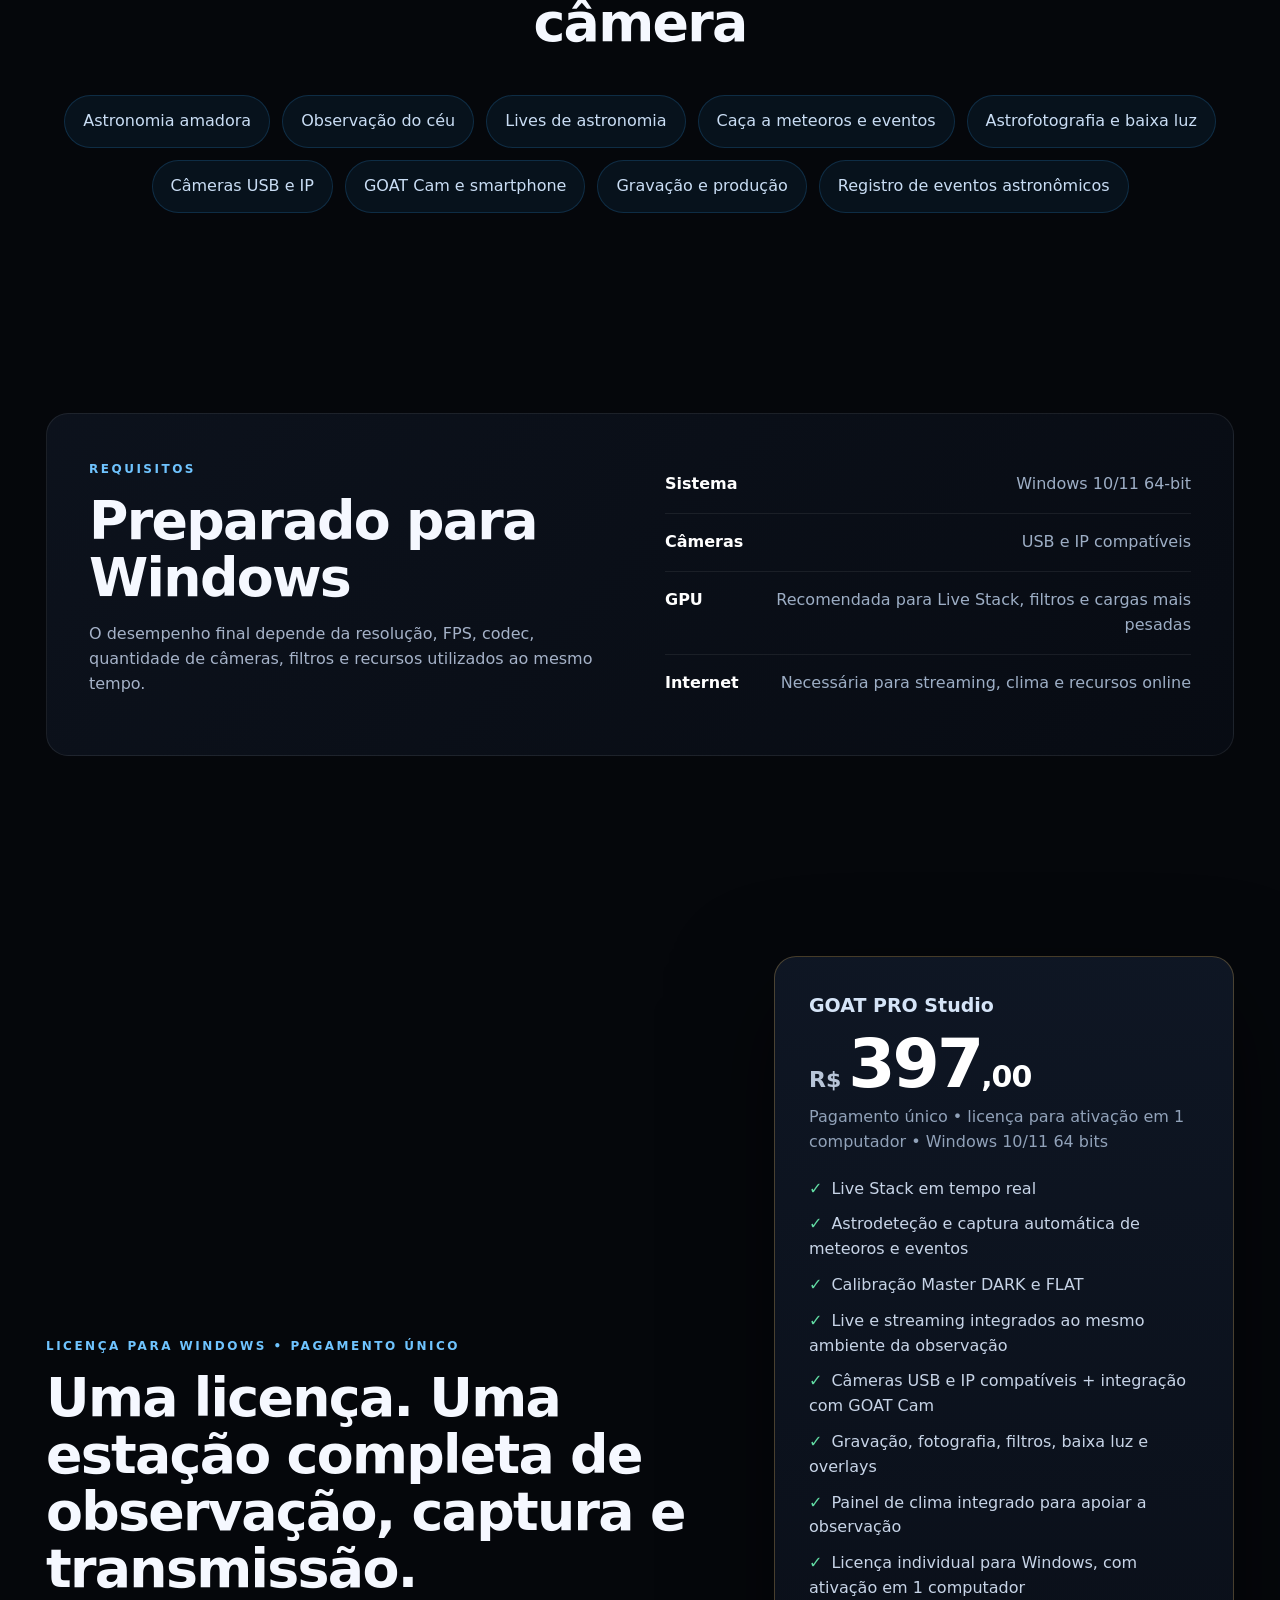
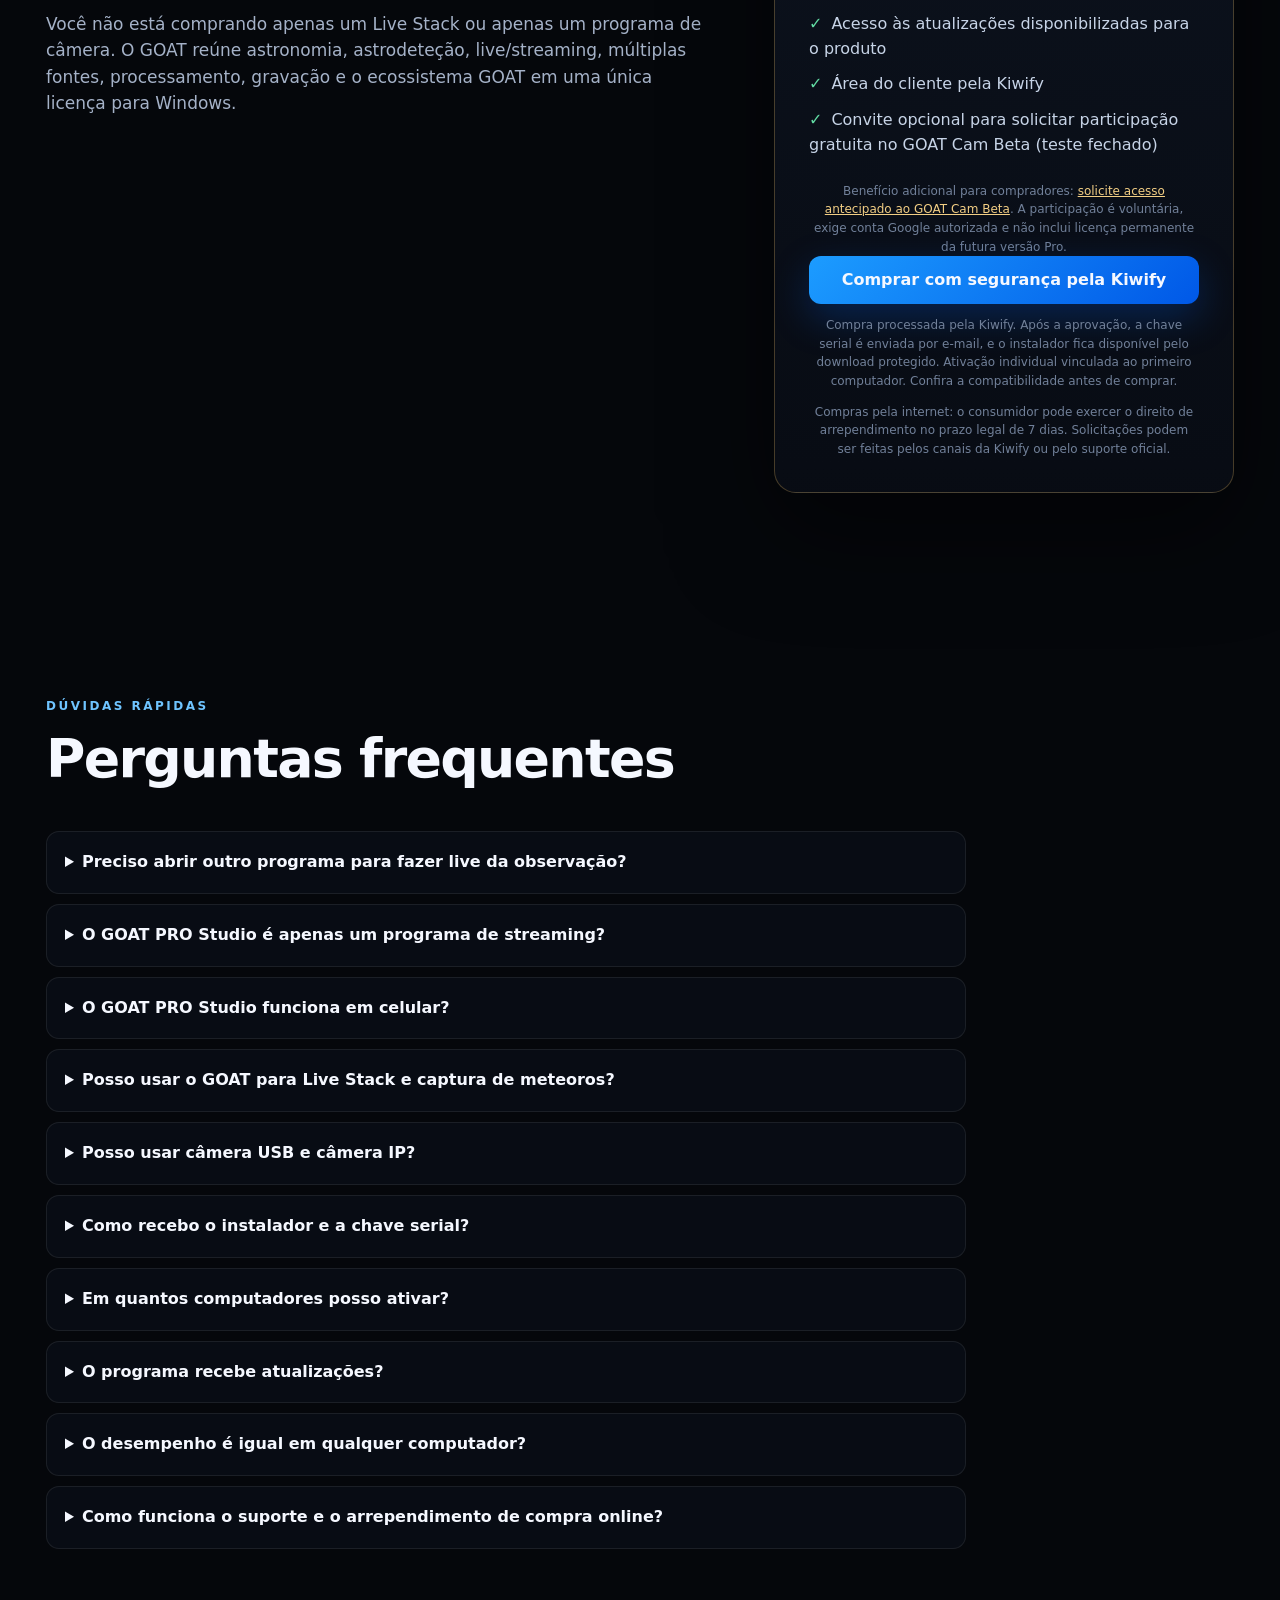
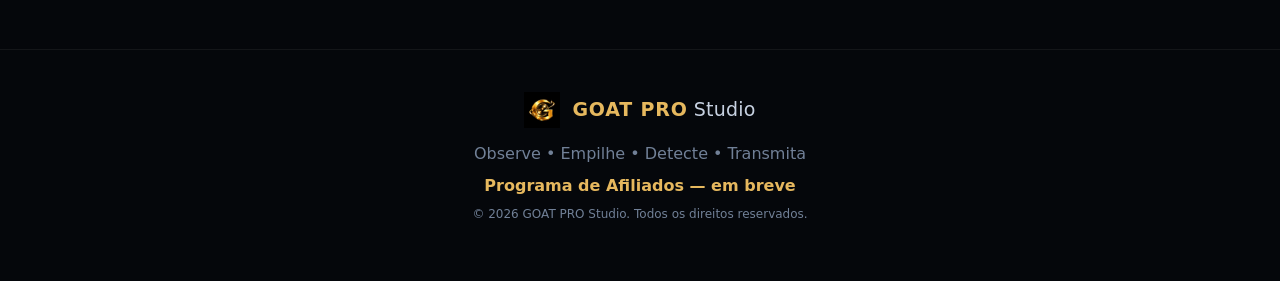
==== commit e0dde06b: "fix: atualizar identidade visual na seção das quatro skins" ====
--- a/index.html
+++ b/index.html
@@ -18,7 +18,7 @@
   <meta property="og:description" content="Observe o céu. Empilhe. Detecte. Transmita. Capture. Tudo no mesmo ambiente." />
   <meta property="og:type" content="website" />
   <link rel="icon" href="assets/goatpro-icon-oficial-sem-borda.png" type="image/png" />
-  <link rel="stylesheet" href="styles.css?v=20261025-visuais-2" />
+  <link rel="stylesheet" href="styles.css?v=20261027-logo-g-visual" />
   <style>
     /* GOAT SALES — prévia do programa de afiliados, sem inscrição pública. */
     .affiliate-preview-nav {
@@ -175,9 +175,18 @@
         <h2>Quatro skins para personalizar seu ambiente</h2>
         <p>Escolha a aparência que combina com sua estação de observação, captura ou produção.</p>
       </div>
-      <figure class="showcase-card showcase-main reveal">
-        <img src="assets/goatpro-skins-showcase.webp" alt="As quatro skins do GOAT PRO Studio: Camuflagem Escura, Órbita Nebulosa, Pink Nebula e Militar" />
-        <figcaption>Interface real do GOAT PRO Studio apresentada nas quatro opções visuais disponíveis.</figcaption>
+      <figure class="showcase-card showcase-main showcase-rebranded reveal">
+        <img src="assets/goatpro-skins-showcase.webp?v=20261027-g-brand" alt="As quatro skins do GOAT PRO Studio: Camuflagem Escura, Órbita Nebulosa, Pink Nebula e Militar" />
+        <!-- A imagem histórica tem cinco logotipos antigos incorporados no WebP.
+             Coberturas responsivas exibem a identidade G dourado oficial, sem alterar as telas das quatro skins. -->
+        <div class="showcase-logo-overlays" aria-hidden="true">
+          <span class="showcase-logo-overlay showcase-logo-main"></span>
+          <span class="showcase-logo-overlay showcase-logo-skin showcase-logo-skin-tl"></span>
+          <span class="showcase-logo-overlay showcase-logo-skin showcase-logo-skin-tr"></span>
+          <span class="showcase-logo-overlay showcase-logo-skin showcase-logo-skin-bl"></span>
+          <span class="showcase-logo-overlay showcase-logo-skin showcase-logo-skin-br"></span>
+        </div>
+        <figcaption>Interface do GOAT PRO Studio apresentada nas quatro opções visuais disponíveis, com a nova identidade visual.</figcaption>
       </figure>
       <div class="skin-description-grid reveal">
         <article><strong>Camuflagem Escura</strong><span>Visual tático em preto e cinza, discreto e profissional.</span></article>
--- a/styles.css
+++ b/styles.css
@@ -536,3 +536,43 @@
   .mini-visual-card .mini-copy { padding: 21px; }
   .visual-end .btn { width: 100%; }
 }
+
+
+/* Rebranding do mosaico antigo de skins: cobre os cinco bodes incorporados
+   no WebP e mostra o G dourado oficial. Coordenadas proporcionais à imagem
+   original 1672x941, inclusive em telas menores. */
+.showcase-rebranded { position:relative; }
+.showcase-rebranded > img { display:block; }
+.showcase-logo-overlays {
+  position:absolute;
+  top:8px;
+  left:8px;
+  right:8px;
+  aspect-ratio:1672 / 941;
+  border-radius:12px;
+  pointer-events:none;
+  overflow:hidden;
+}
+.showcase-logo-overlay {
+  position:absolute;
+  display:block;
+  background:#03050a url("assets/goatpro-icon-oficial-sem-borda.png") center center / contain no-repeat;
+}
+.showcase-logo-main {
+  left:38.1%;
+  top:0.8%;
+  width:7.35%;
+  height:11.7%;
+  background-color:#02050a;
+}
+.showcase-logo-skin {
+  width:2.30%;
+  height:4.25%;
+  background-color:#04070d;
+  border-radius:2px;
+  box-sizing:border-box;
+}
+.showcase-logo-skin-tl { left:3.35%; top:25.7%; }
+.showcase-logo-skin-tr { left:51.62%; top:25.7%; }
+.showcase-logo-skin-bl { left:3.35%; top:61.35%; }
+.showcase-logo-skin-br { left:51.62%; top:61.35%; }
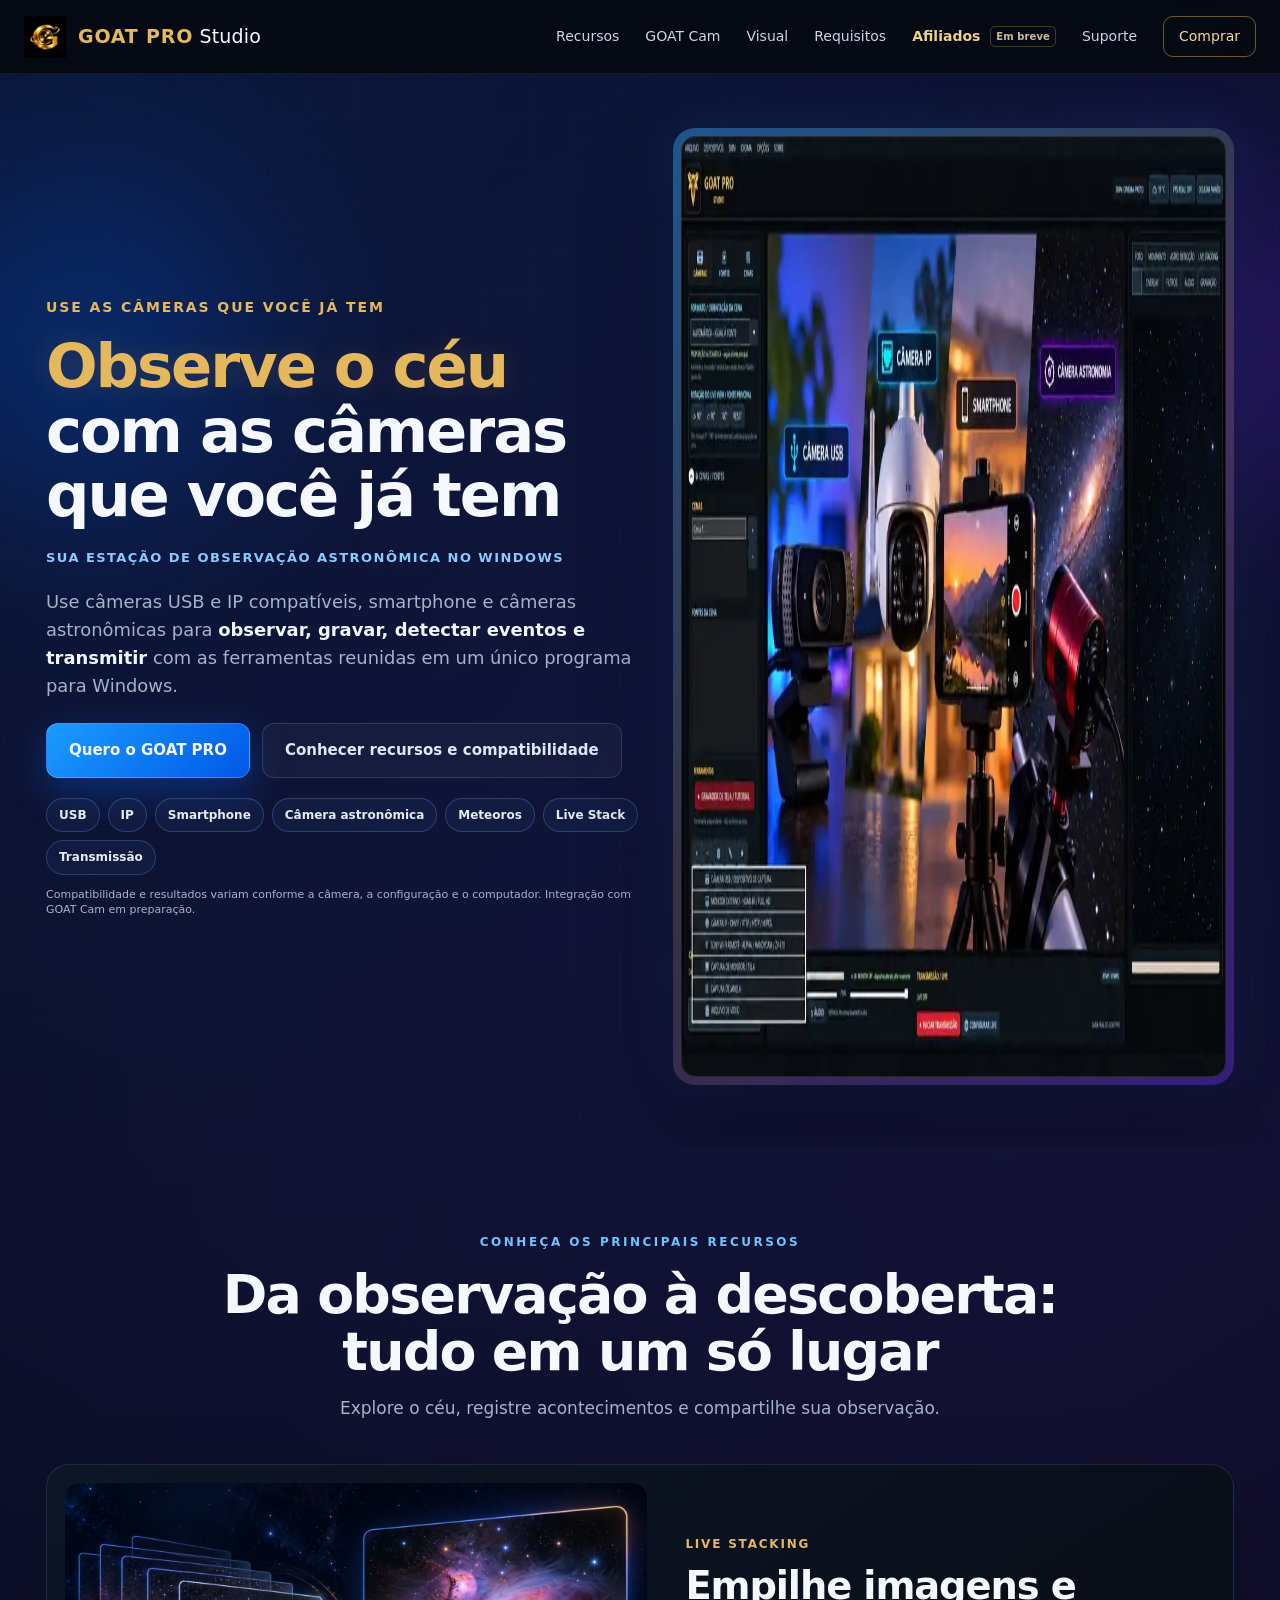
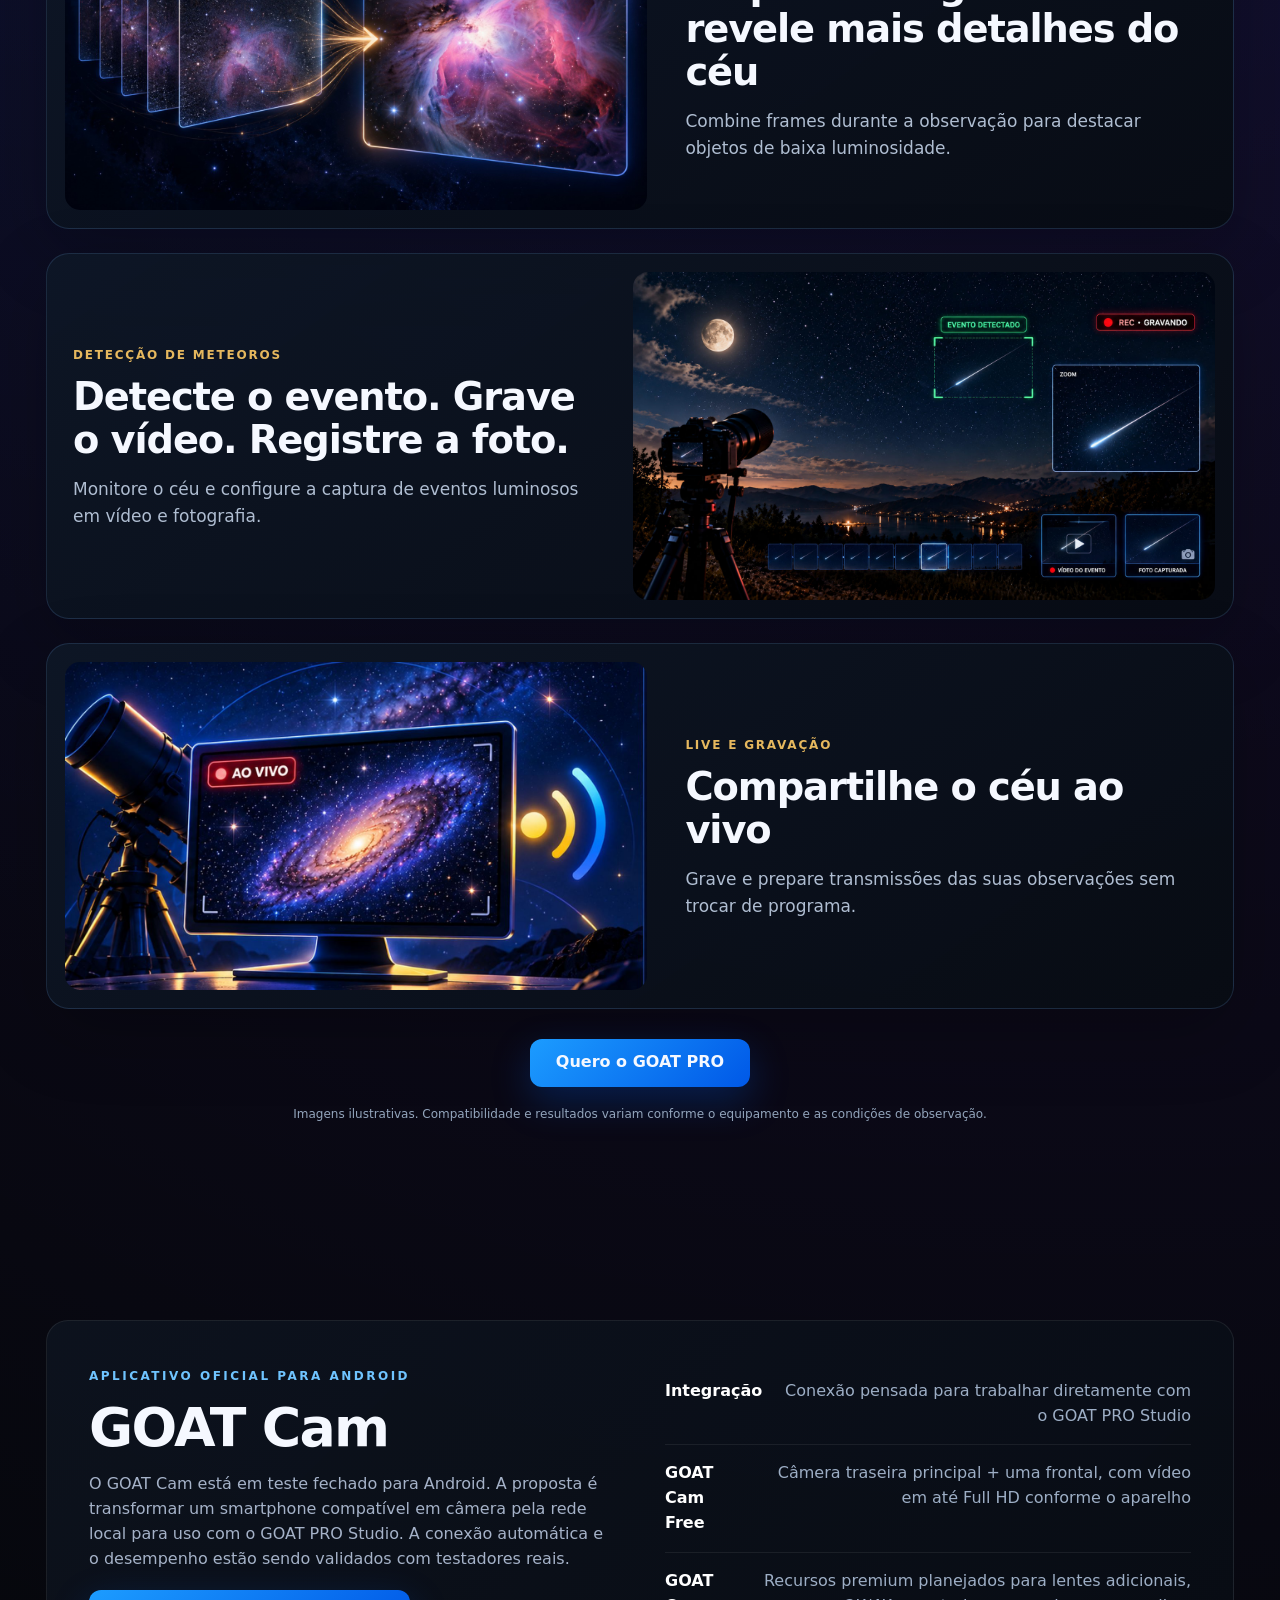
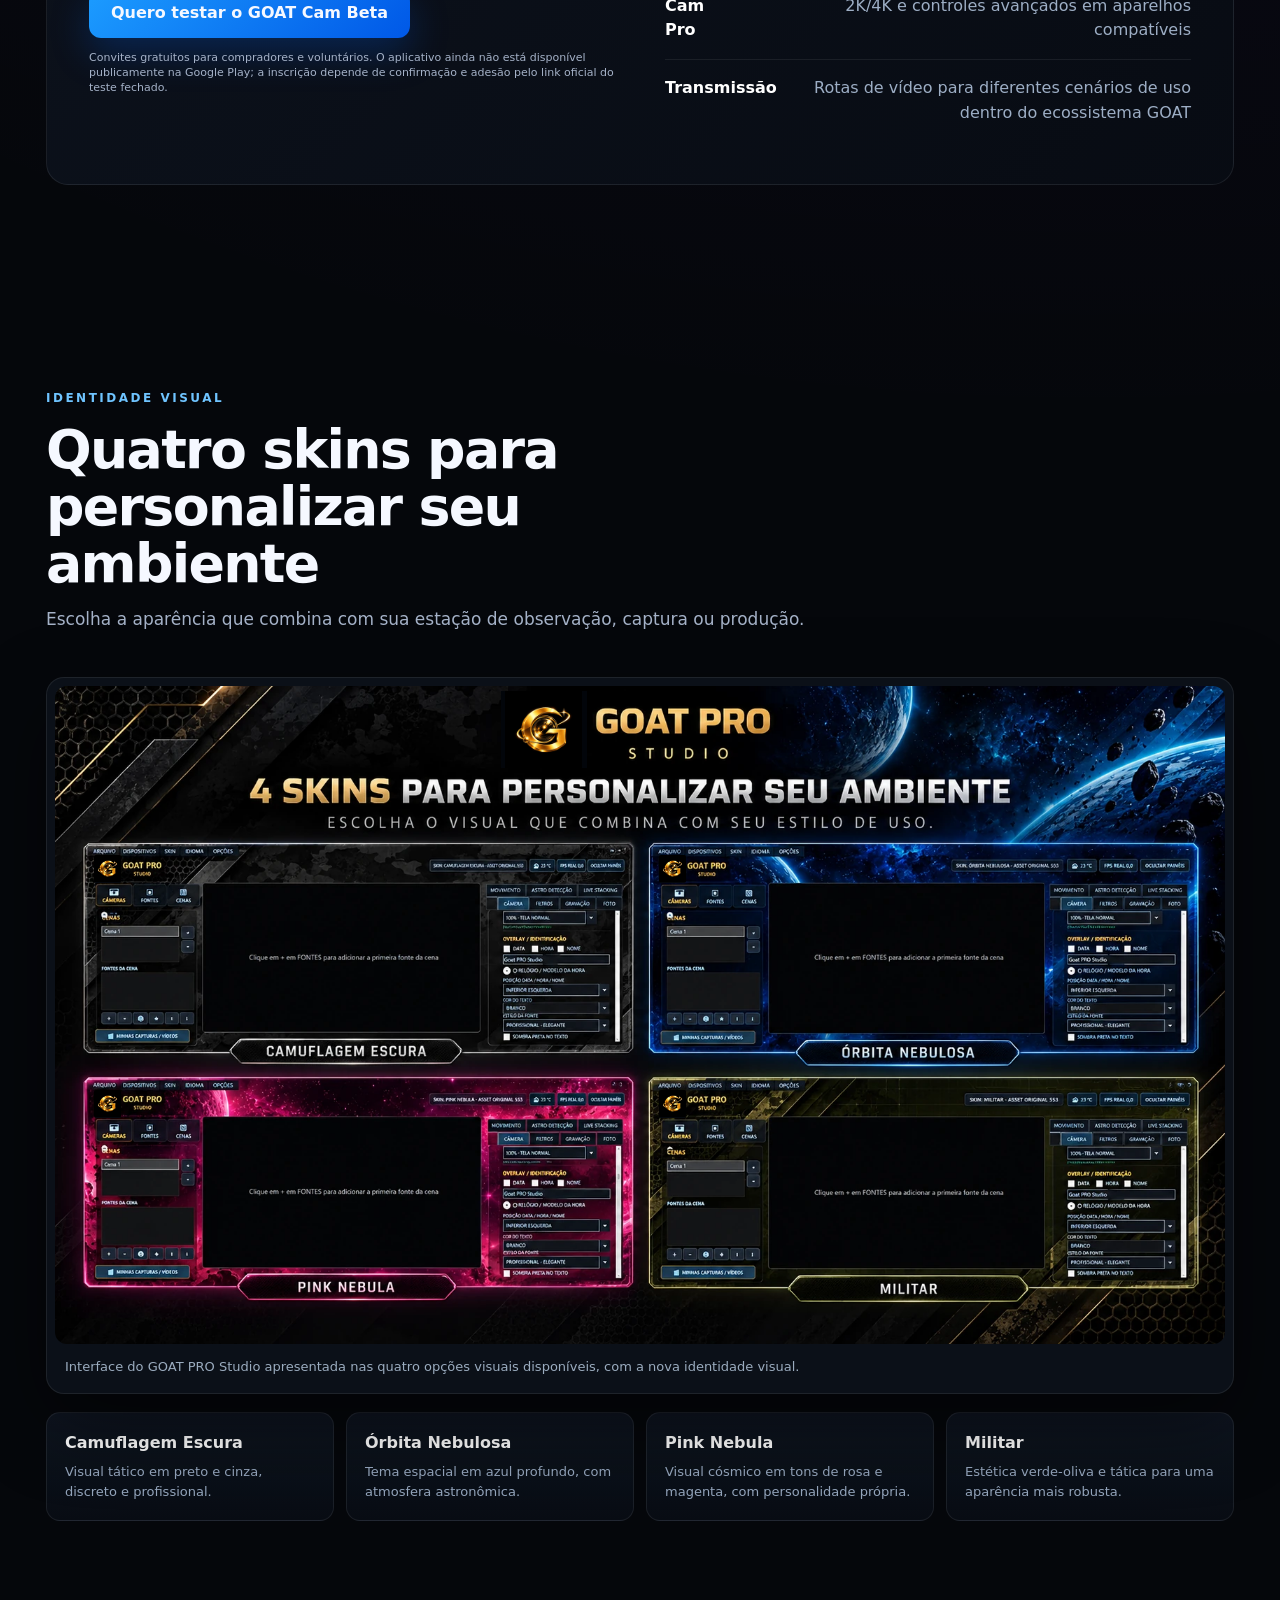
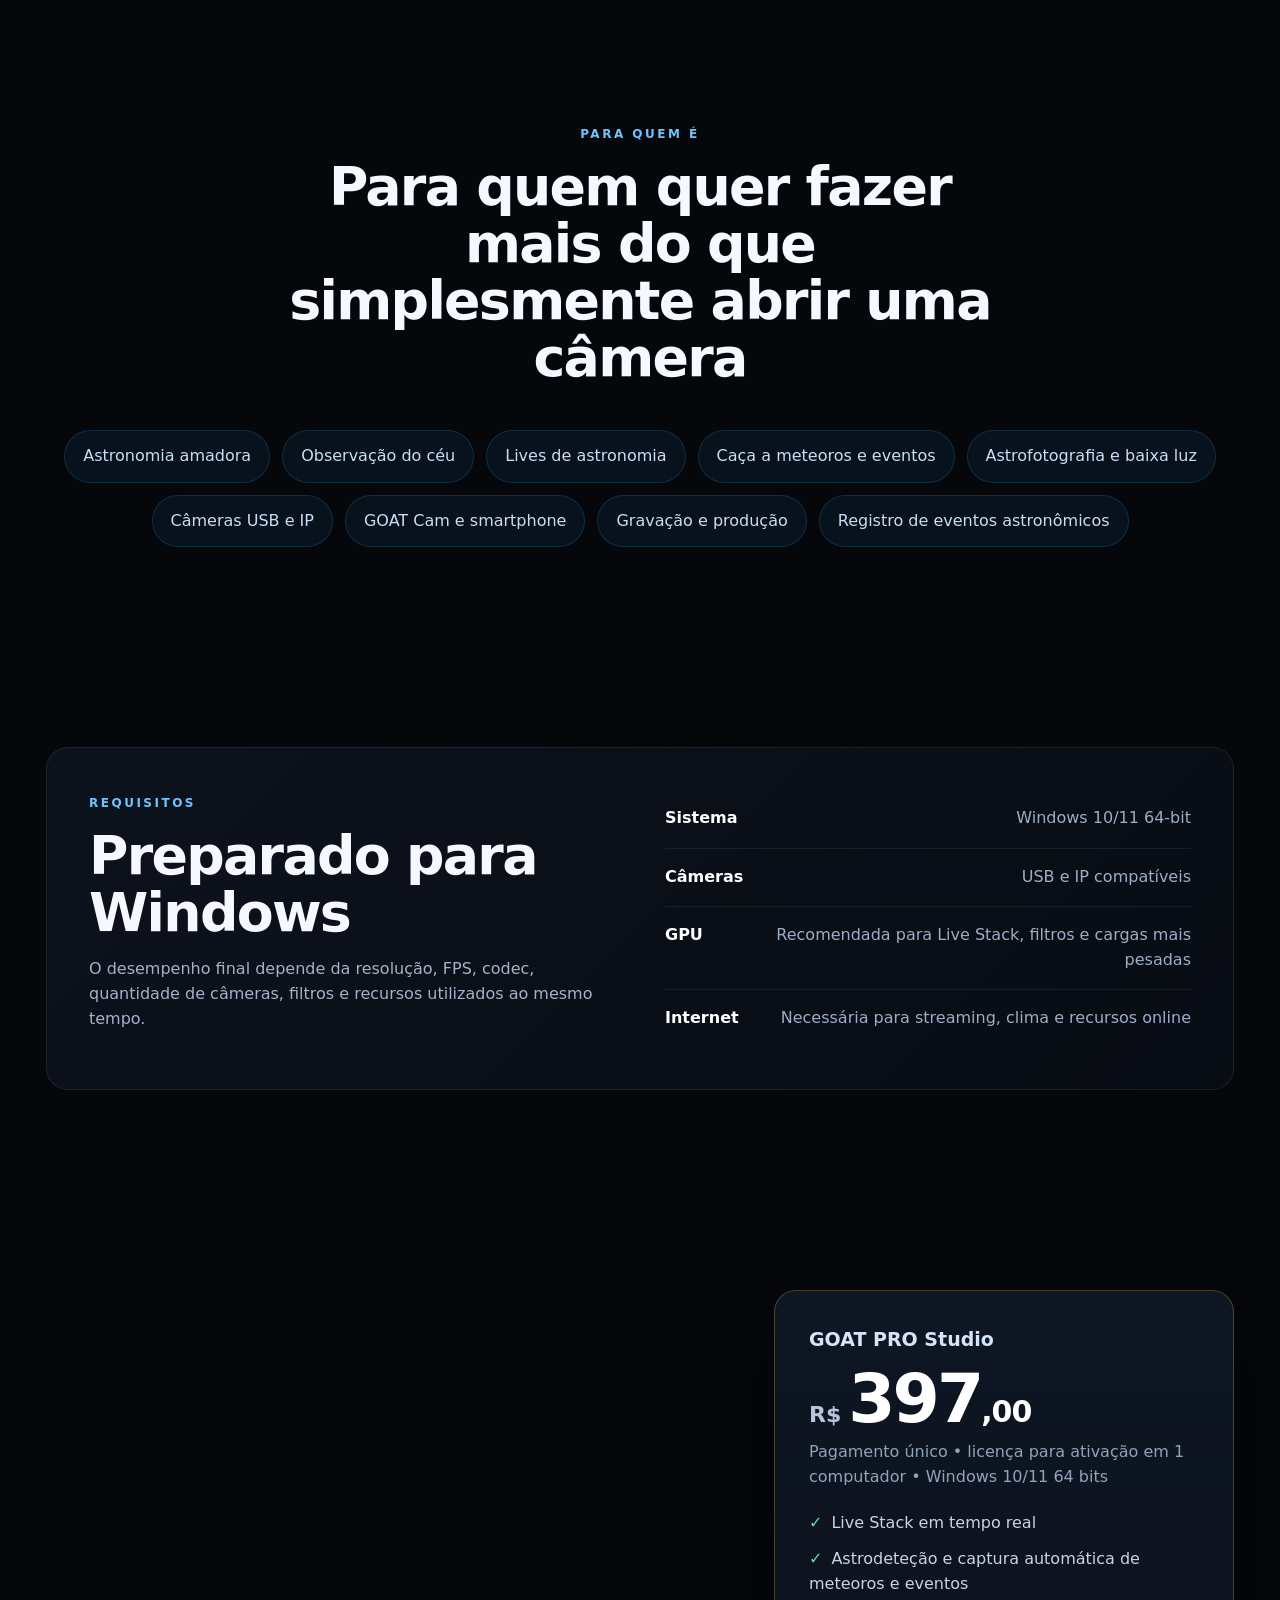
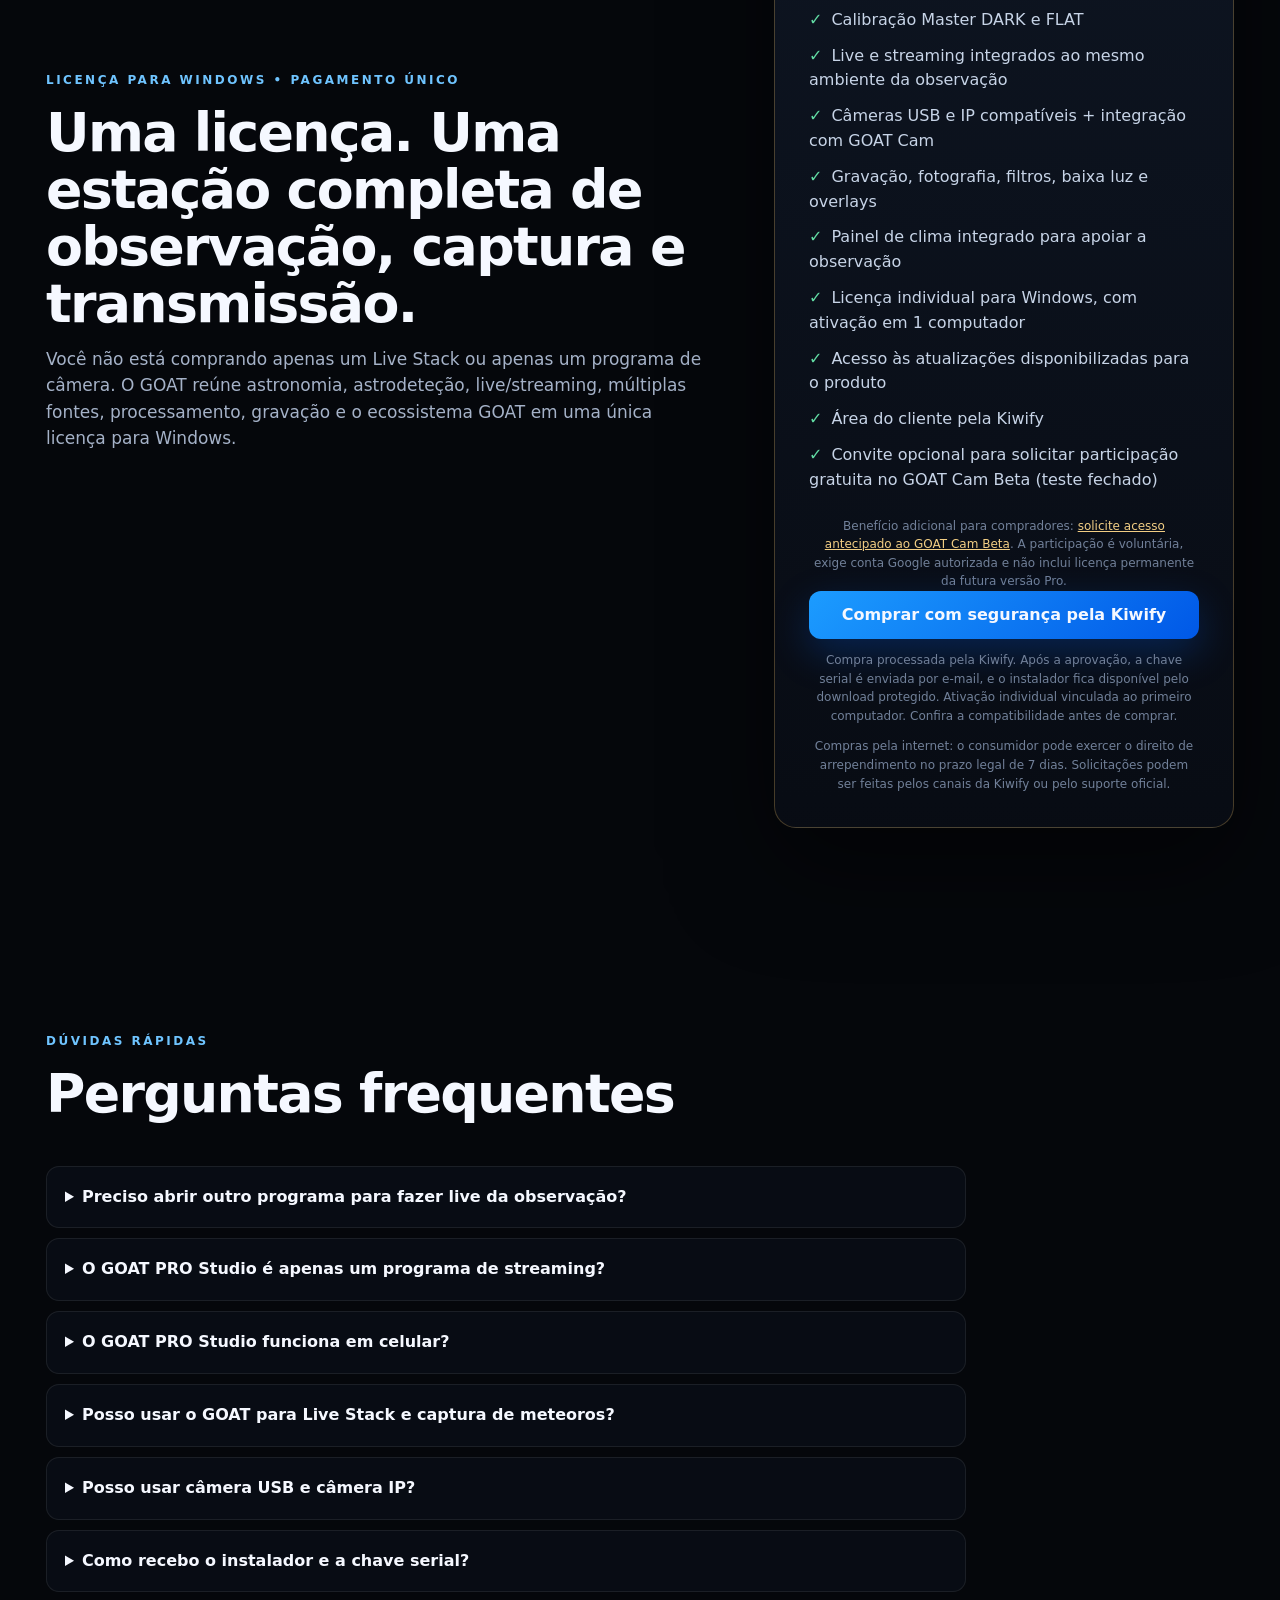
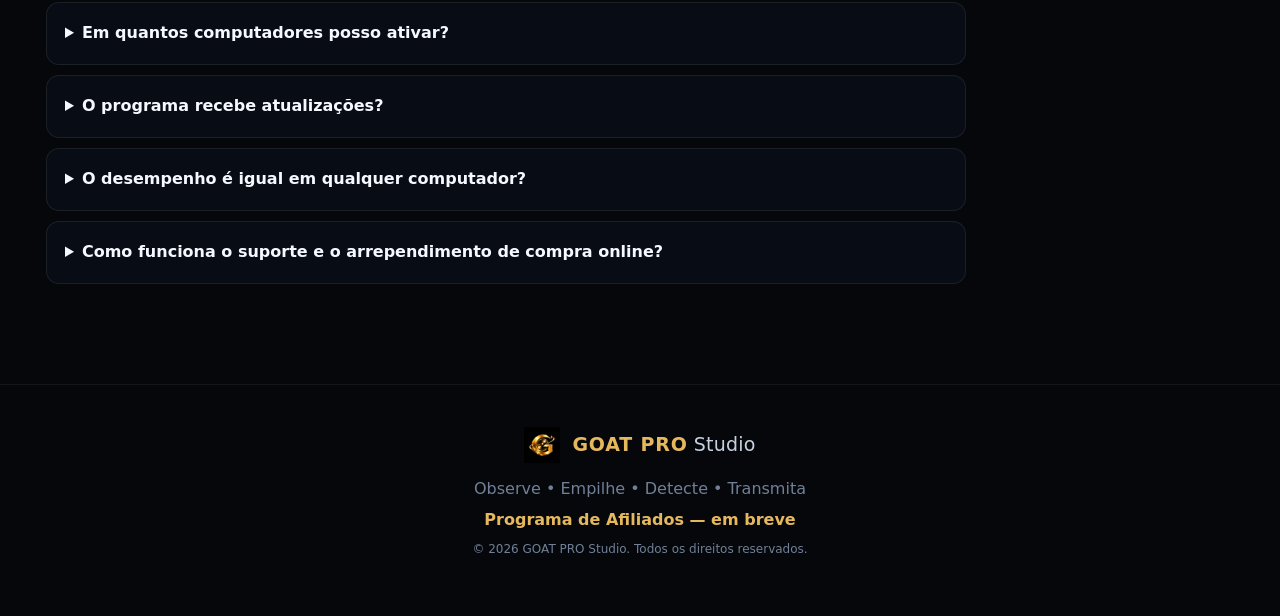
==== commit 24a4b311: "feat(site): trocar imagem principal por quatro câmeras com ícones" ====
--- a/index.html
+++ b/index.html
@@ -98,7 +98,7 @@
       </div>
       <div class="hero-media reveal">
         <div class="media-frame">
-          <img src="assets/goatpro-hero-camera-mix-20261009.svg?v=2" alt="GOAT PRO Studio com câmeras USB, IP, smartphone e câmera de astronomia" />
+          <img src="assets/goatpro-hero-quatro-cameras-20261027.webp" alt="Quatro tipos de câmeras para o GOAT PRO Studio: câmera USB, câmera IP, smartphone e câmera astronômica" width="1672" height="941" decoding="async" fetchpriority="high" />
         </div>
       </div>
     </section>
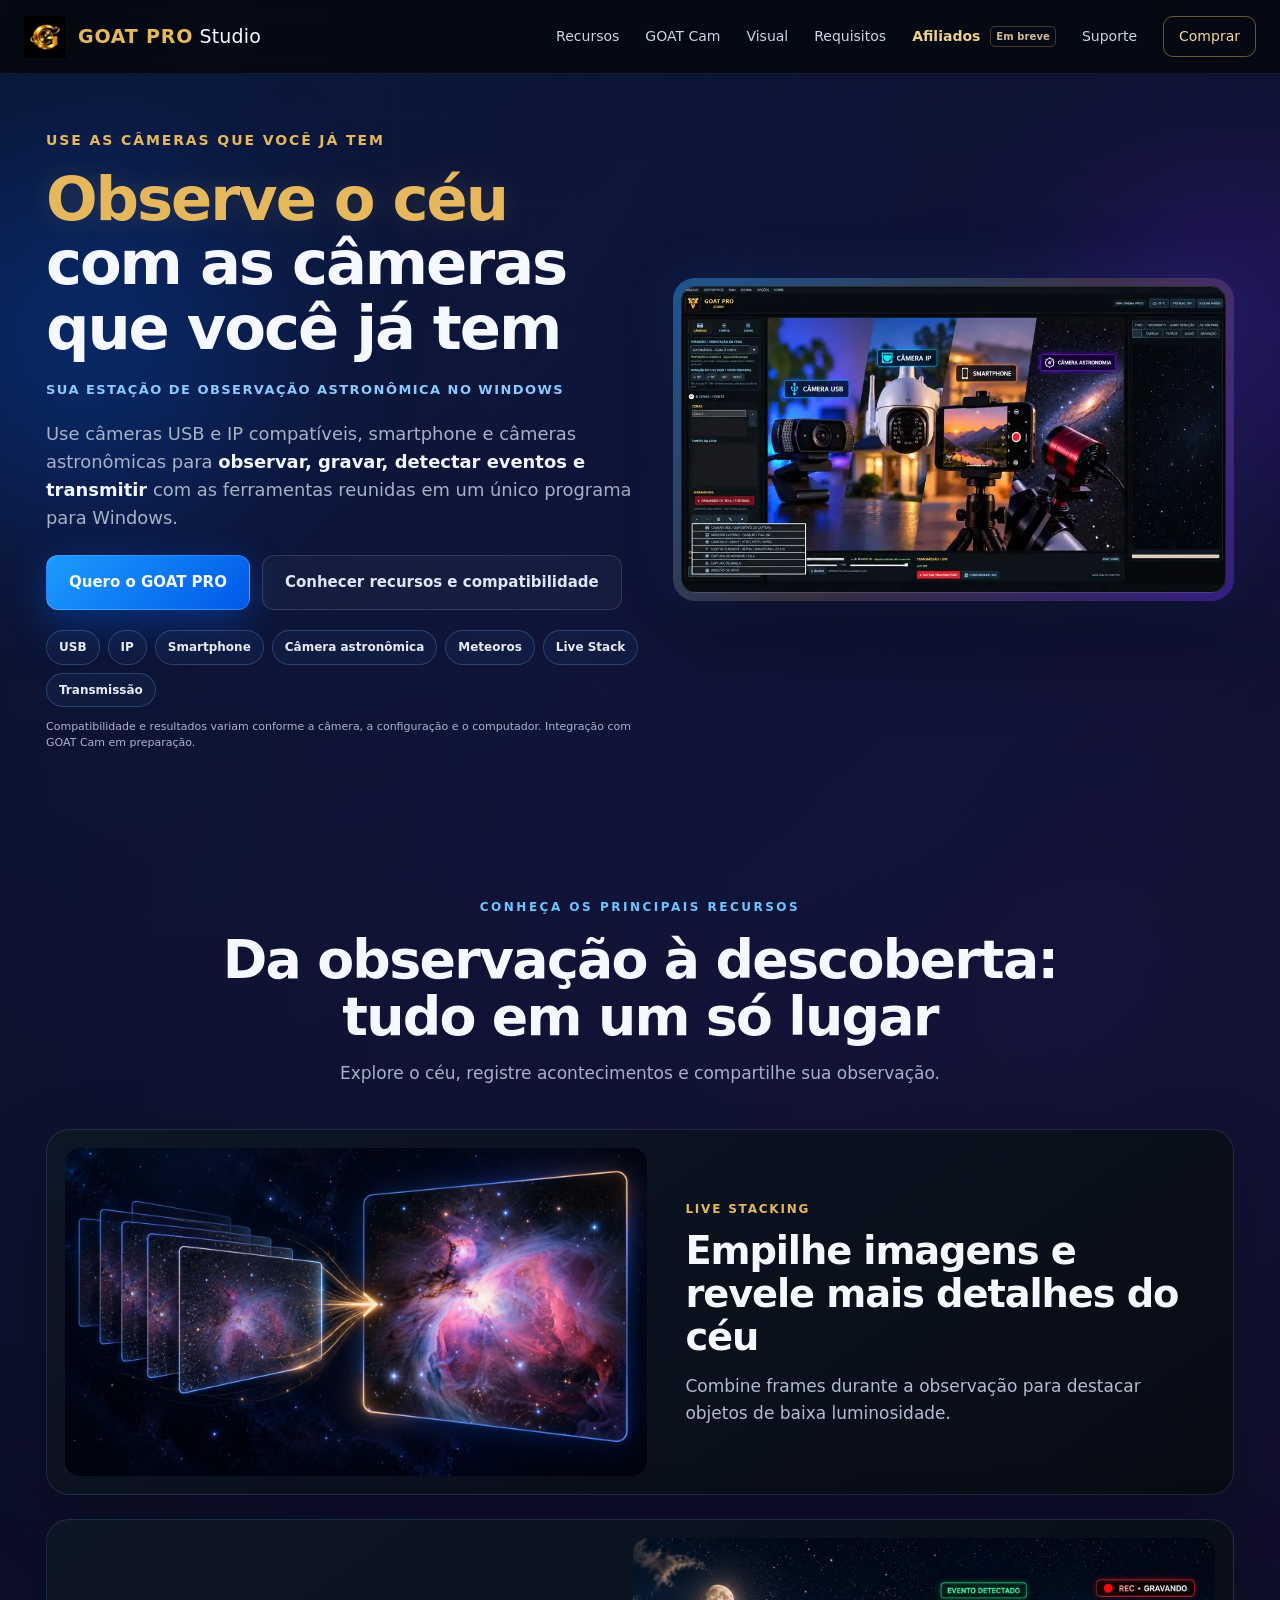
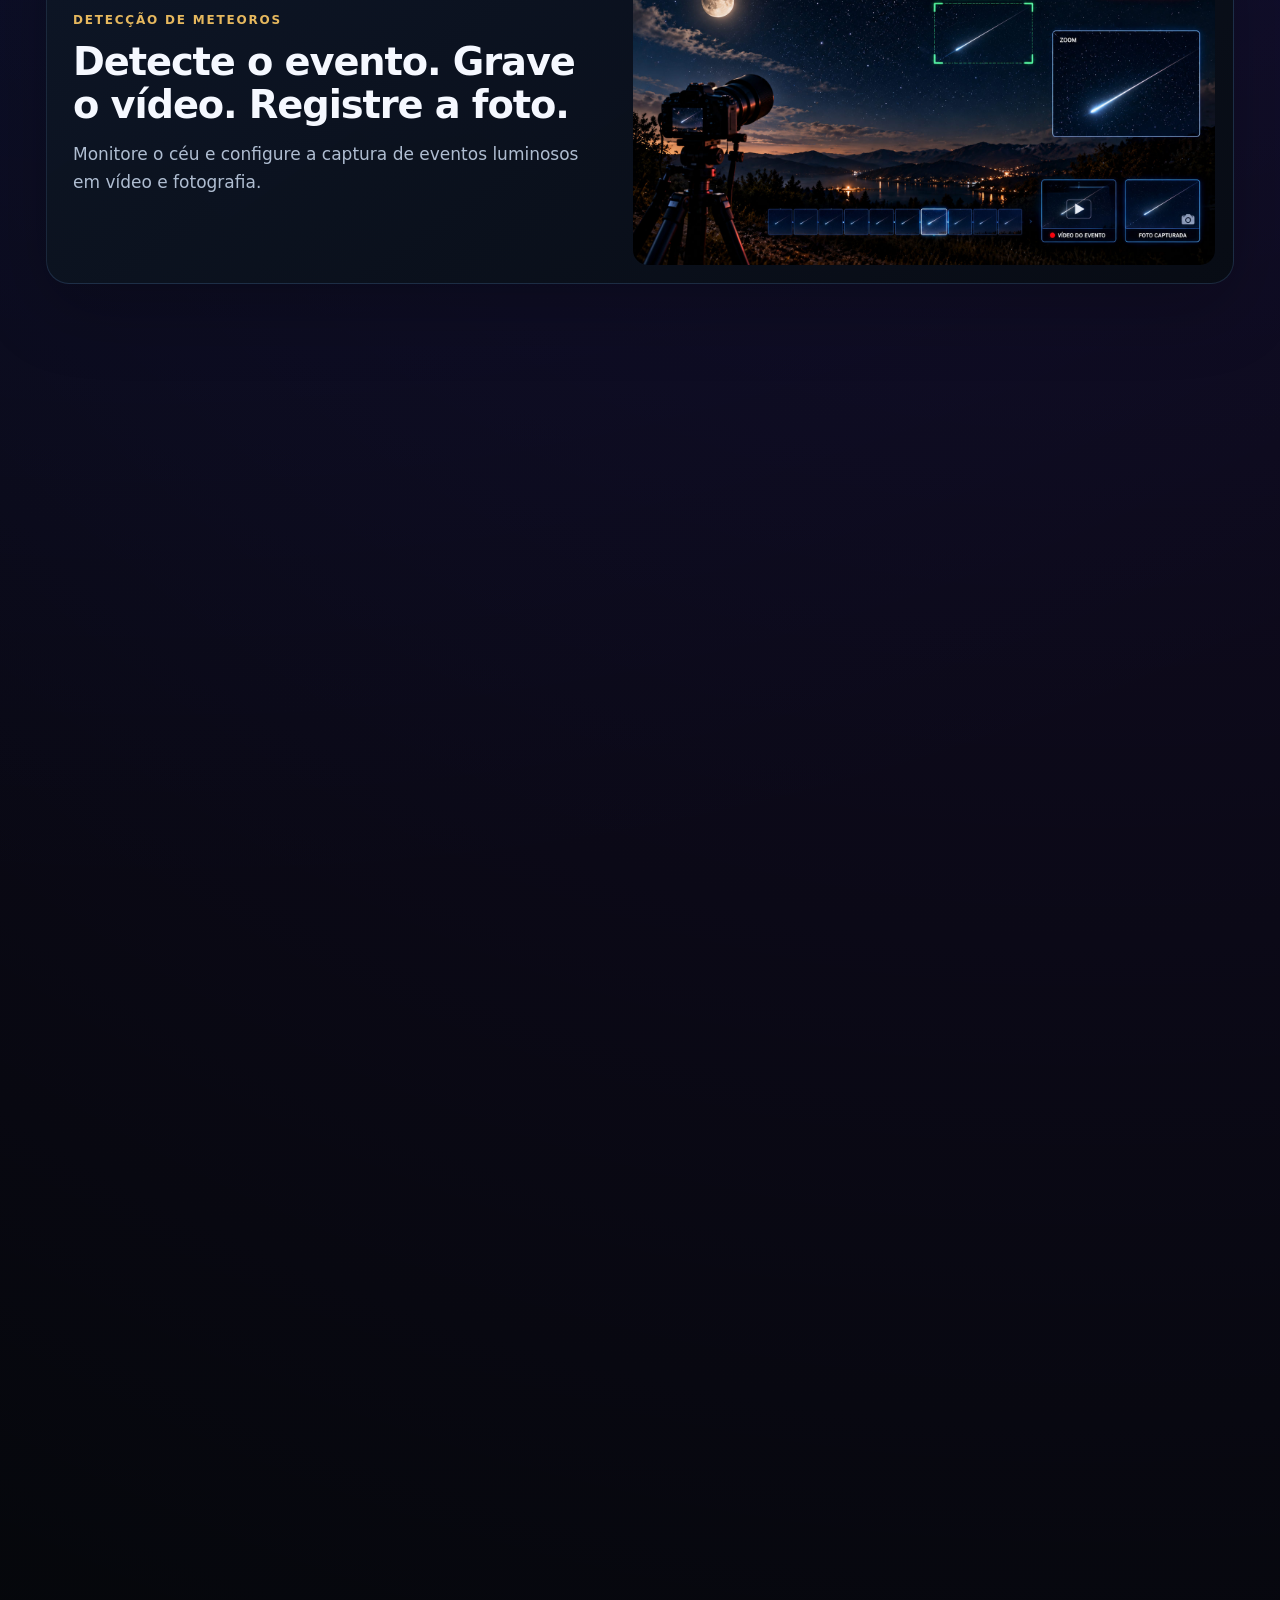
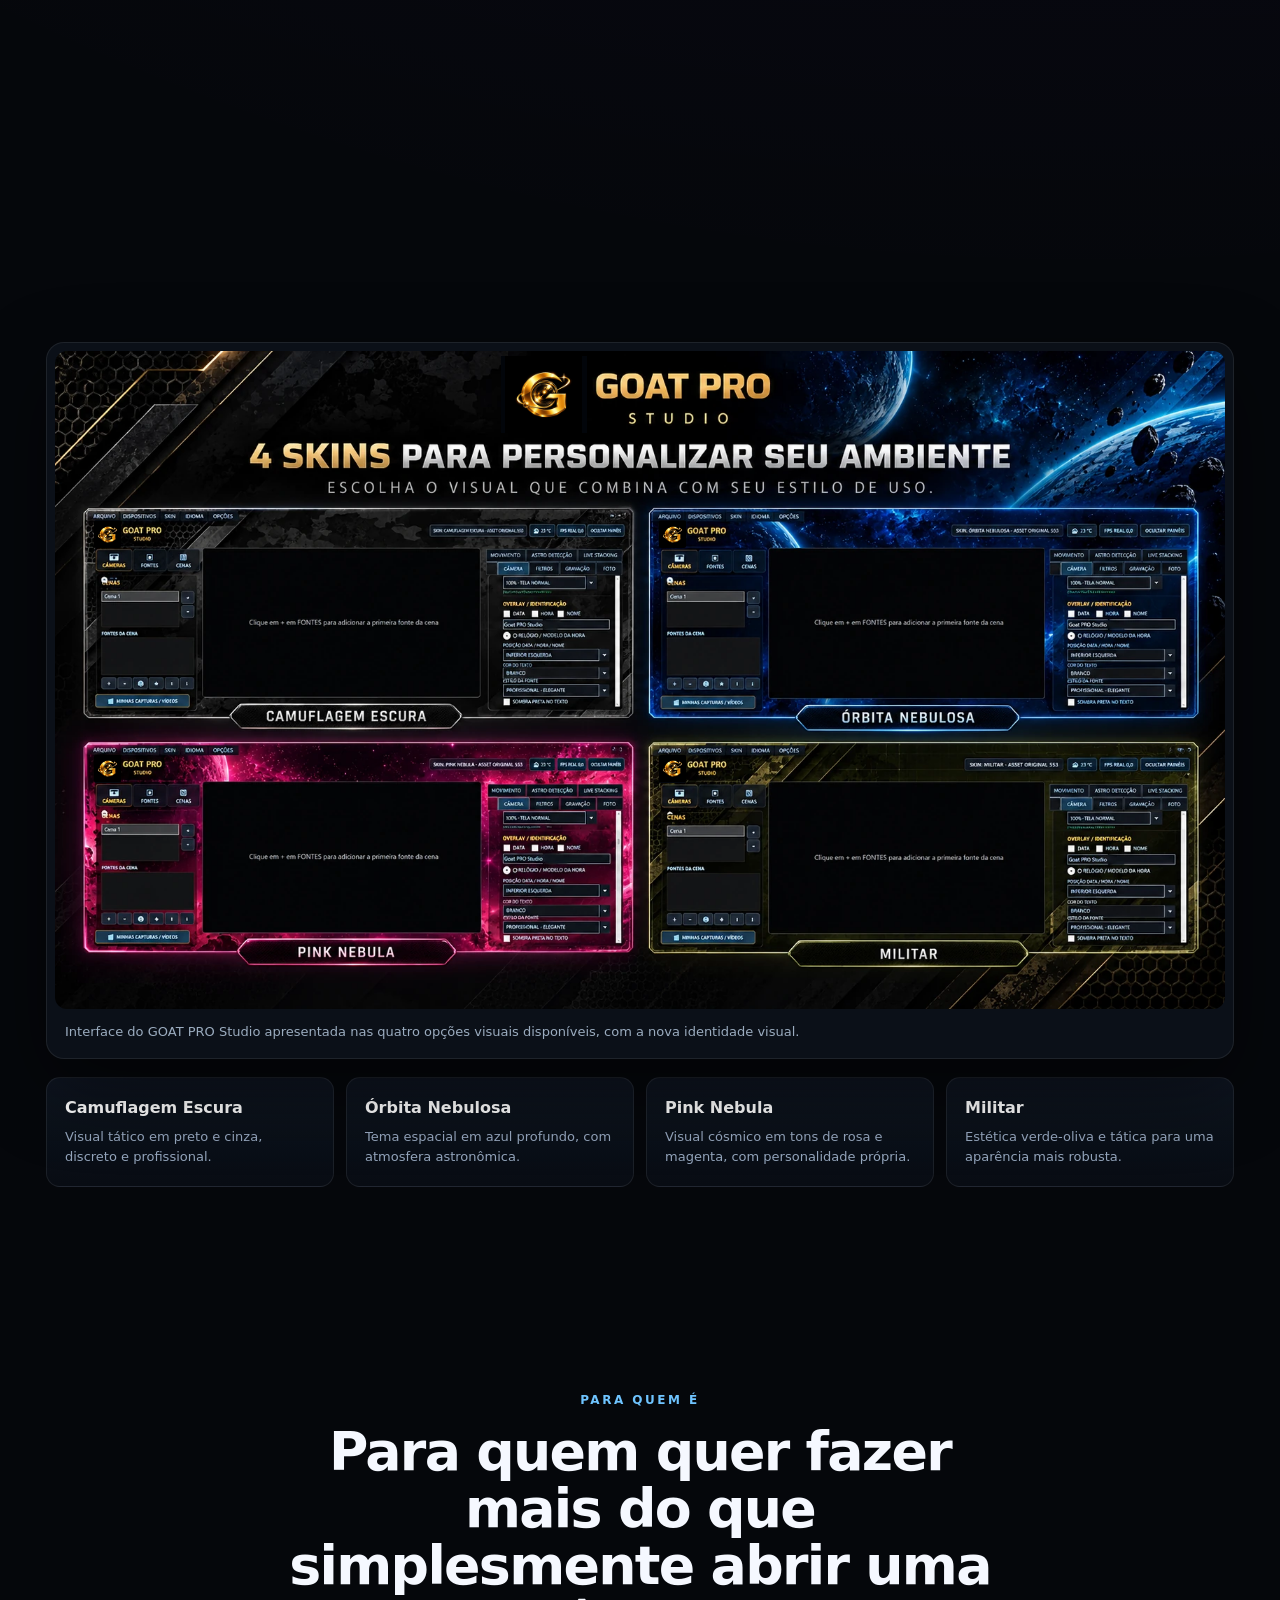
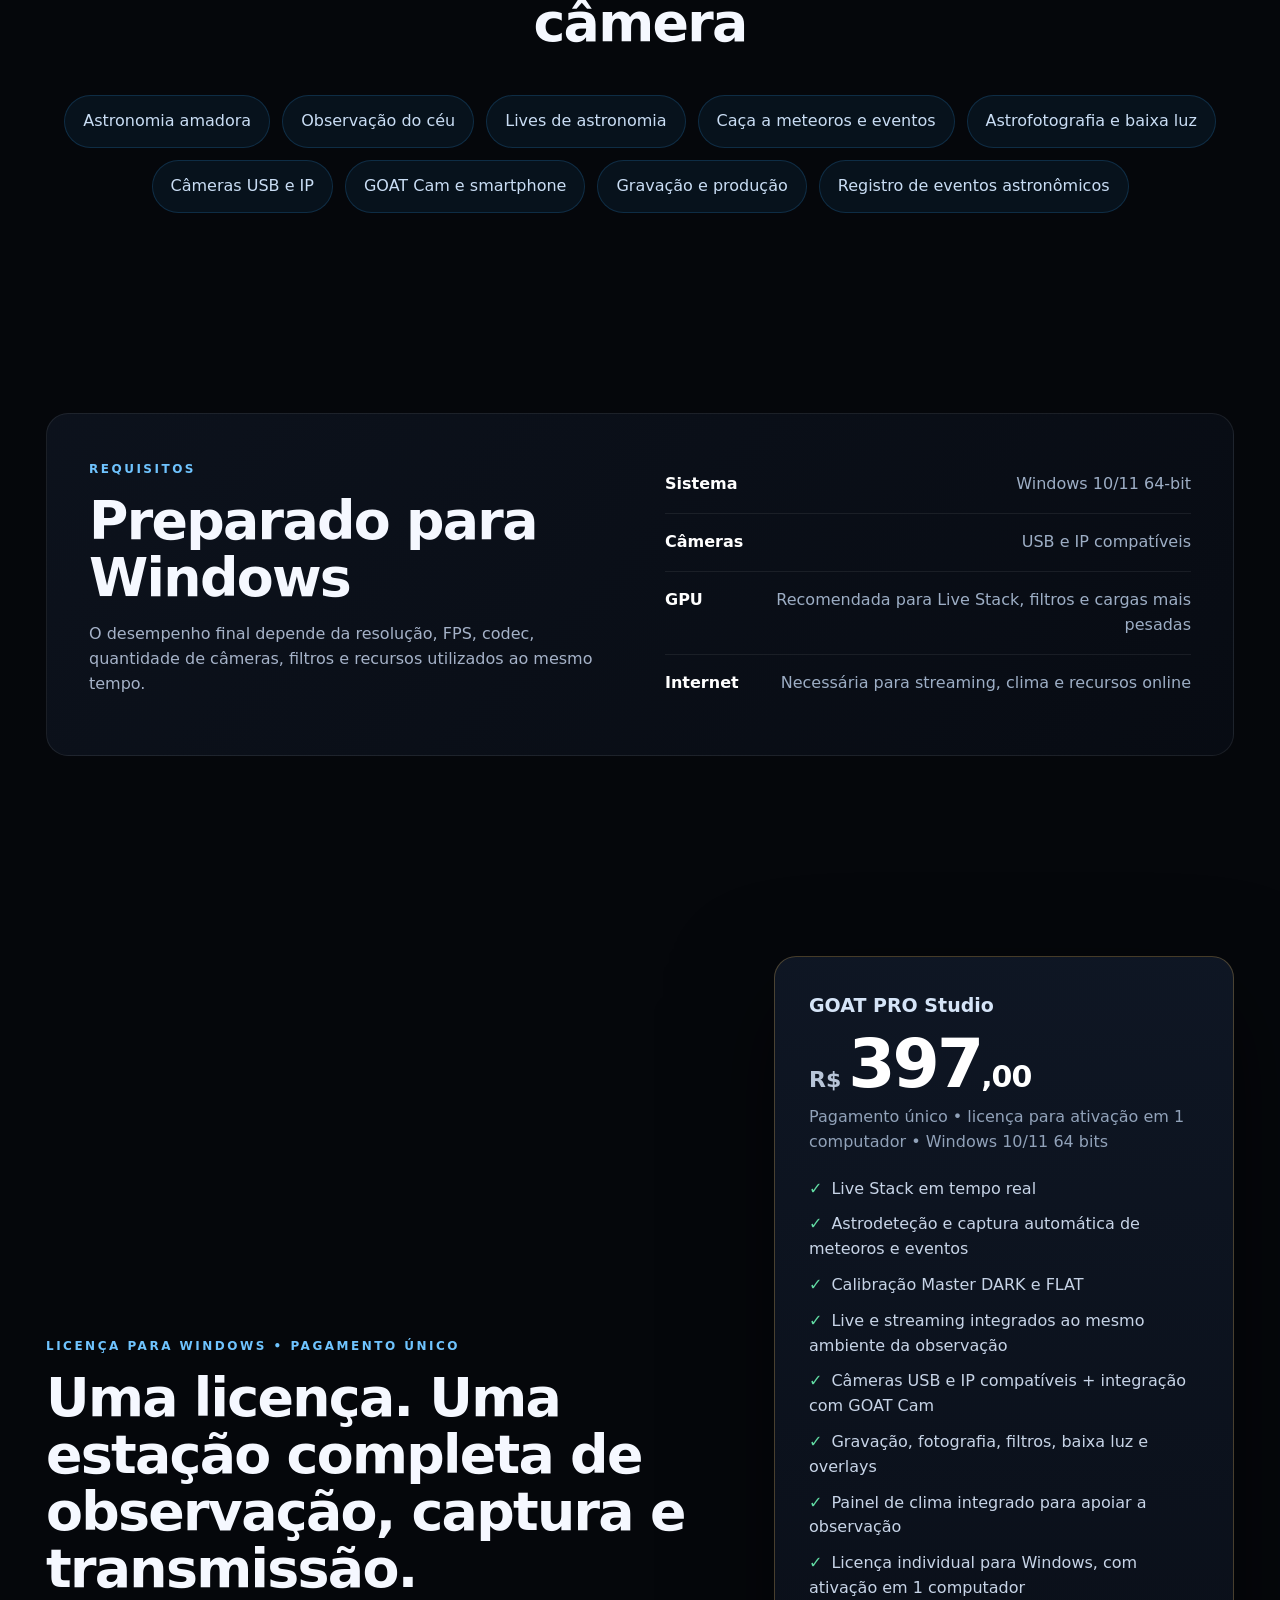
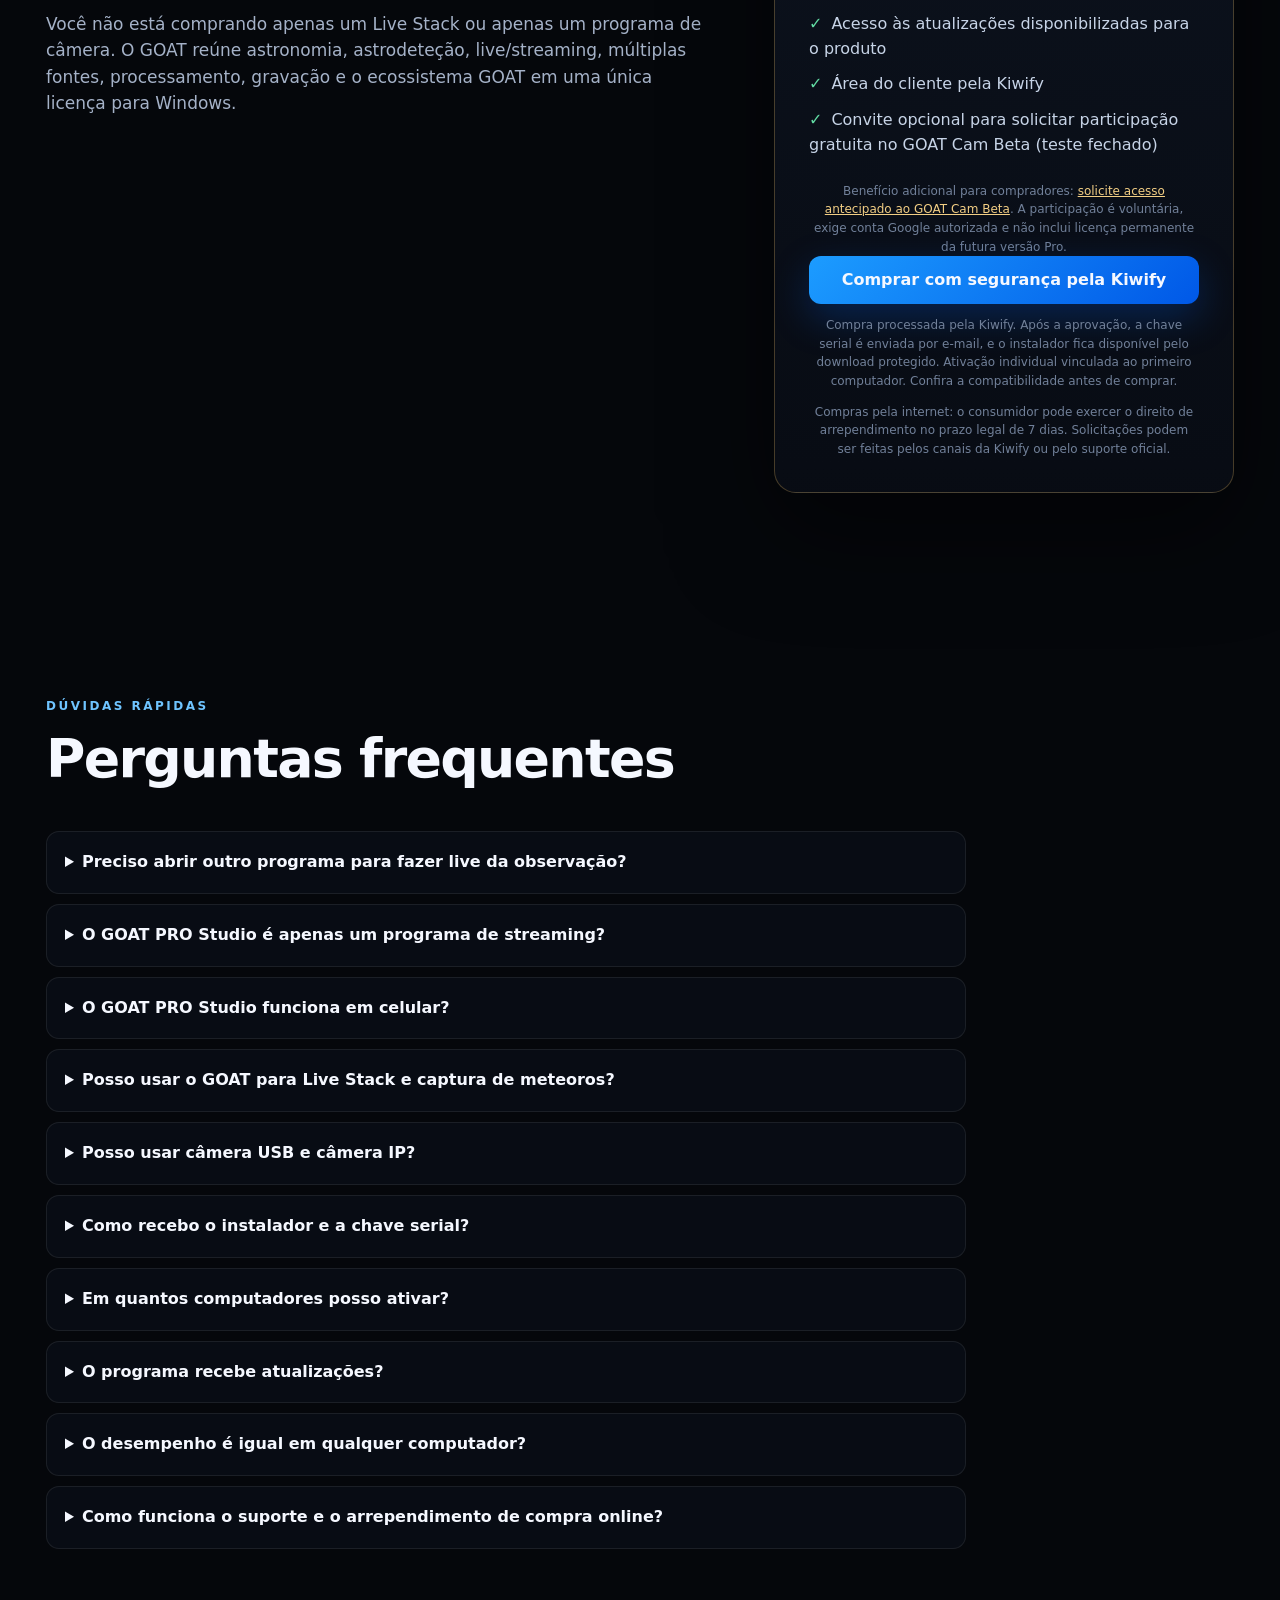
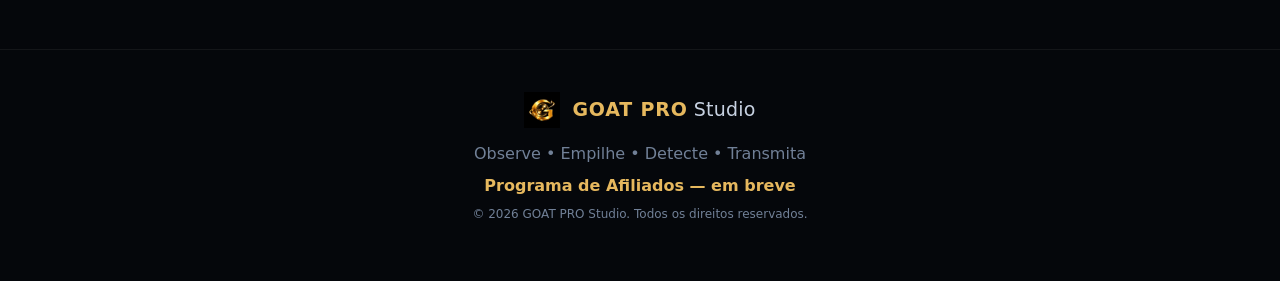
==== commit 814d1092: "fix(home): forcar nova arte das quatro cameras sem interface, com cache bust" ====
--- a/index.html
+++ b/index.html
@@ -18,7 +18,7 @@
   <meta property="og:description" content="Observe o céu. Empilhe. Detecte. Transmita. Capture. Tudo no mesmo ambiente." />
   <meta property="og:type" content="website" />
   <link rel="icon" href="assets/goatpro-icon-oficial-sem-borda.png" type="image/png" />
-  <link rel="stylesheet" href="styles.css?v=20261027-logo-g-visual" />
+  <link rel="stylesheet" href="styles.css?v=20261027-hero-ratio-fix2" />
   <style>
     /* GOAT SALES — prévia do programa de afiliados, sem inscrição pública. */
     .affiliate-preview-nav {
@@ -98,7 +98,7 @@
       </div>
       <div class="hero-media reveal">
         <div class="media-frame">
-          <img src="assets/goatpro-hero-quatro-cameras-20261027.webp" alt="Quatro tipos de câmeras para o GOAT PRO Studio: câmera USB, câmera IP, smartphone e câmera astronômica" width="1672" height="941" decoding="async" fetchpriority="high" />
+          <img class="hero-cameras-img" src="assets/goatpro-hero-quatro-cameras-20261027.webp?v=20261027-hero-ratio-fix2" alt="Quatro tipos de câmeras para o GOAT PRO Studio: câmera USB, câmera IP, smartphone e câmera astronômica" width="1672" height="941" decoding="async" fetchpriority="high" />
         </div>
       </div>
     </section>
--- a/styles.css
+++ b/styles.css
@@ -576,3 +576,18 @@
 .showcase-logo-skin-tr { left:51.62%; top:25.7%; }
 .showcase-logo-skin-bl { left:3.35%; top:61.35%; }
 .showcase-logo-skin-br { left:51.62%; top:61.35%; }
+
+/* Home GOAT PRO: a arte de quatro câmeras é 1672 x 941 (16:9).
+   Evita reaproveitar a apresentação antiga ou deformar a arte no desktop/mobile. */
+.hero-media,
+.hero-media .media-frame { min-width:0; }
+.hero-media .media-frame { width:100%; height:auto; overflow:hidden; }
+.hero-media .media-frame .hero-cameras-img {
+  display:block;
+  width:100%;
+  max-width:100%;
+  height:auto !important;
+  aspect-ratio:1672 / 941;
+  object-fit:contain;
+  object-position:center;
+}
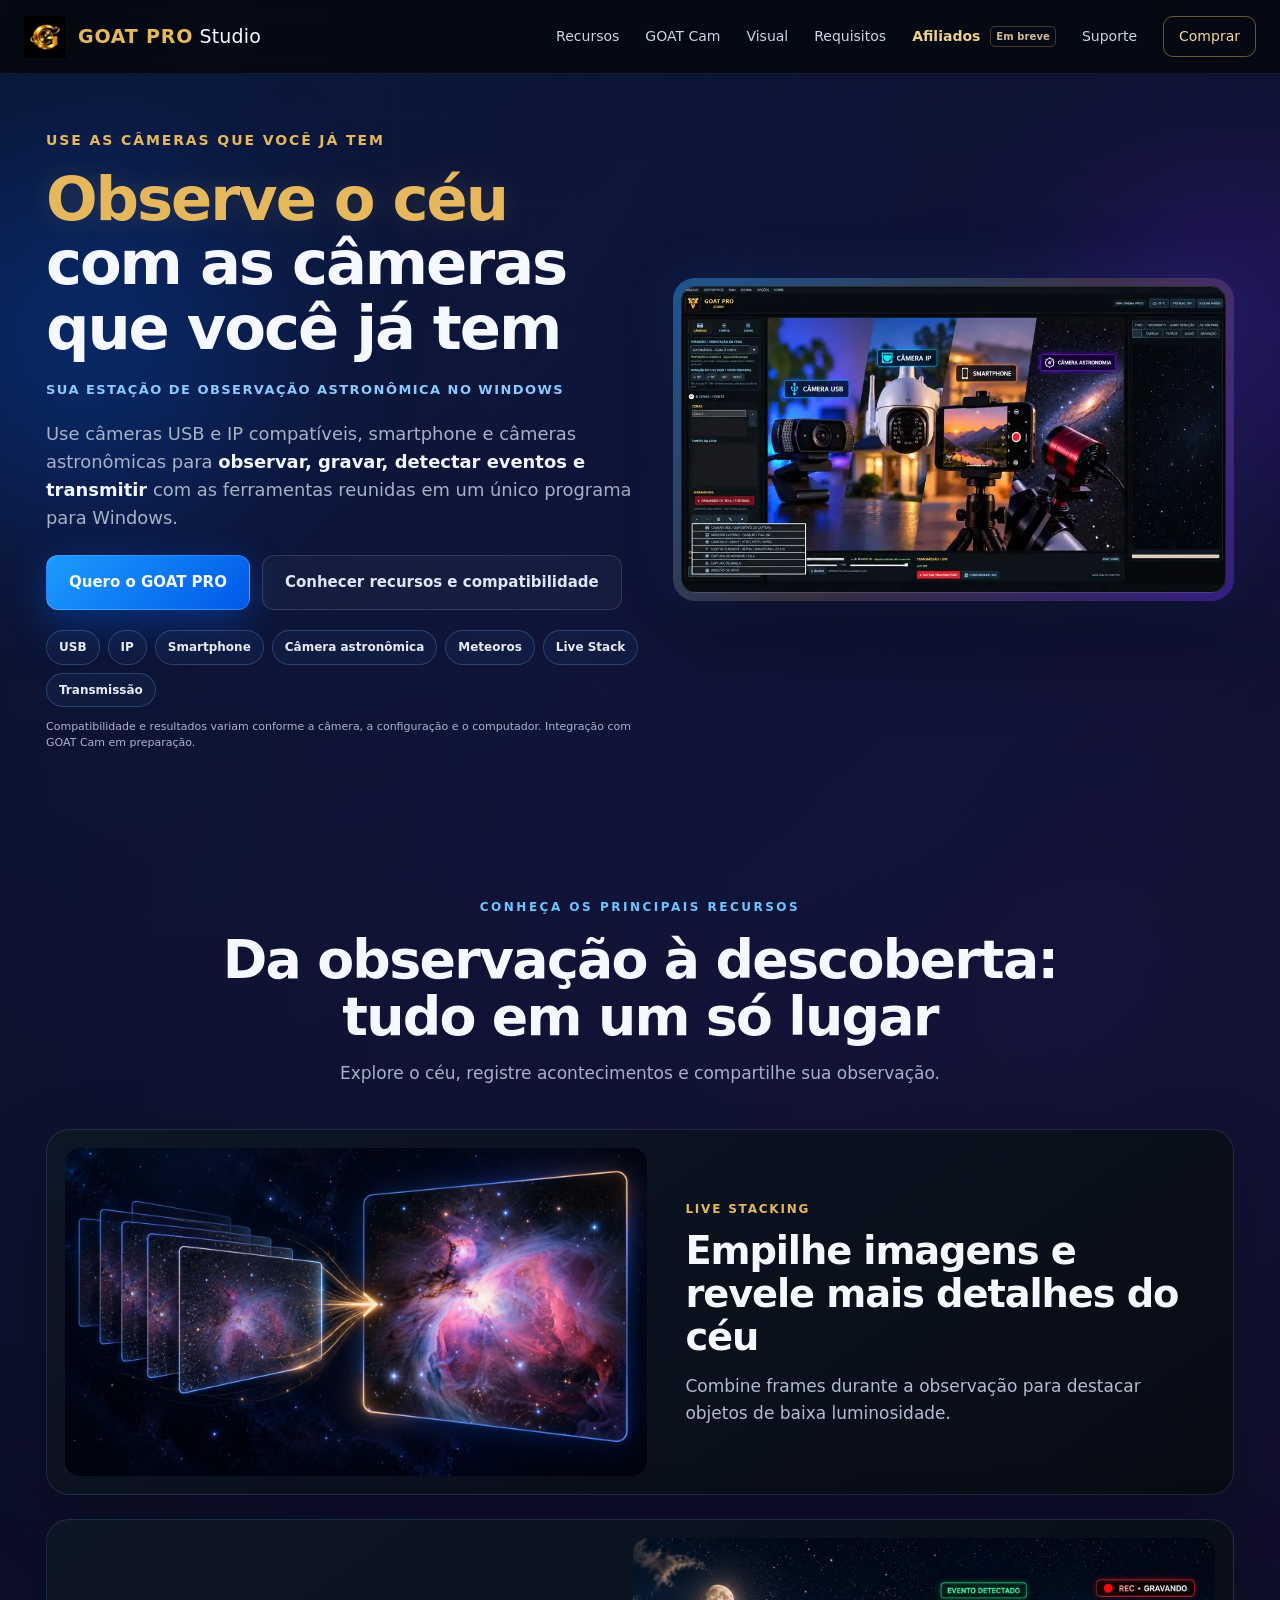
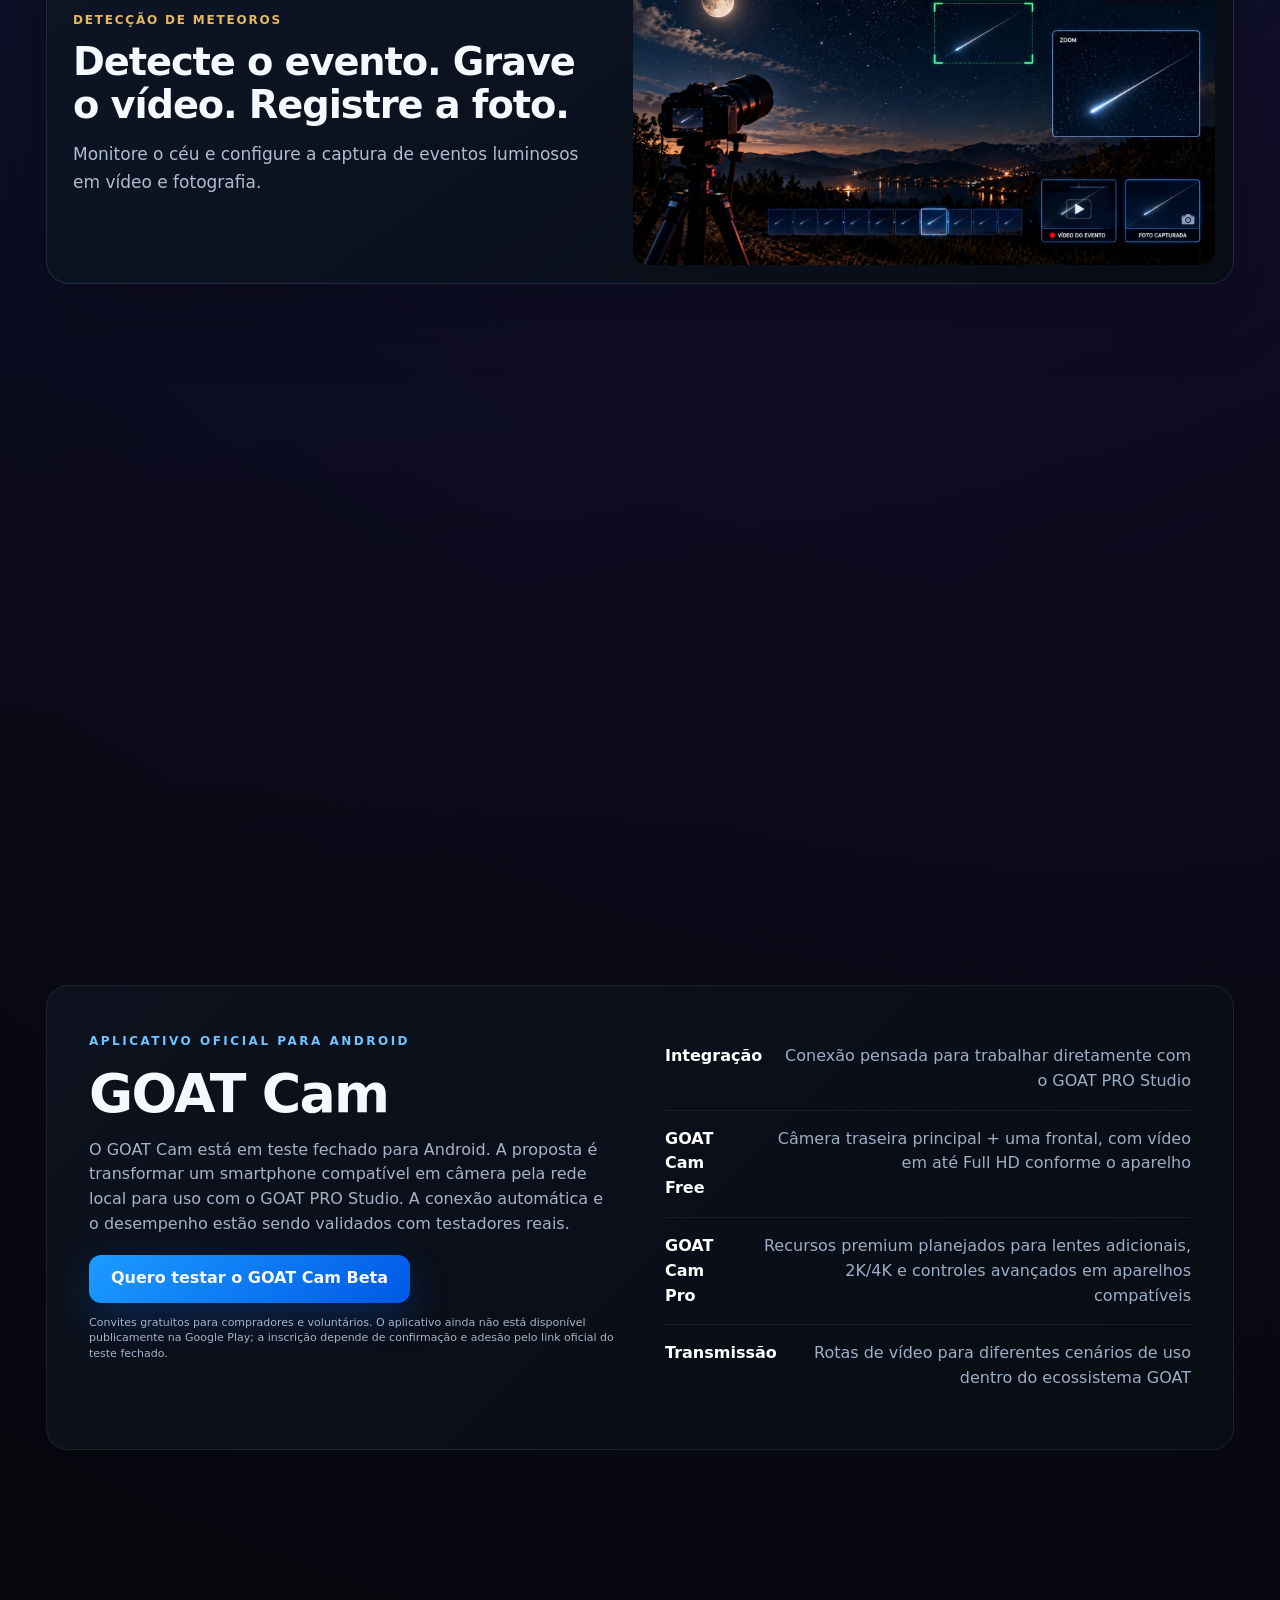
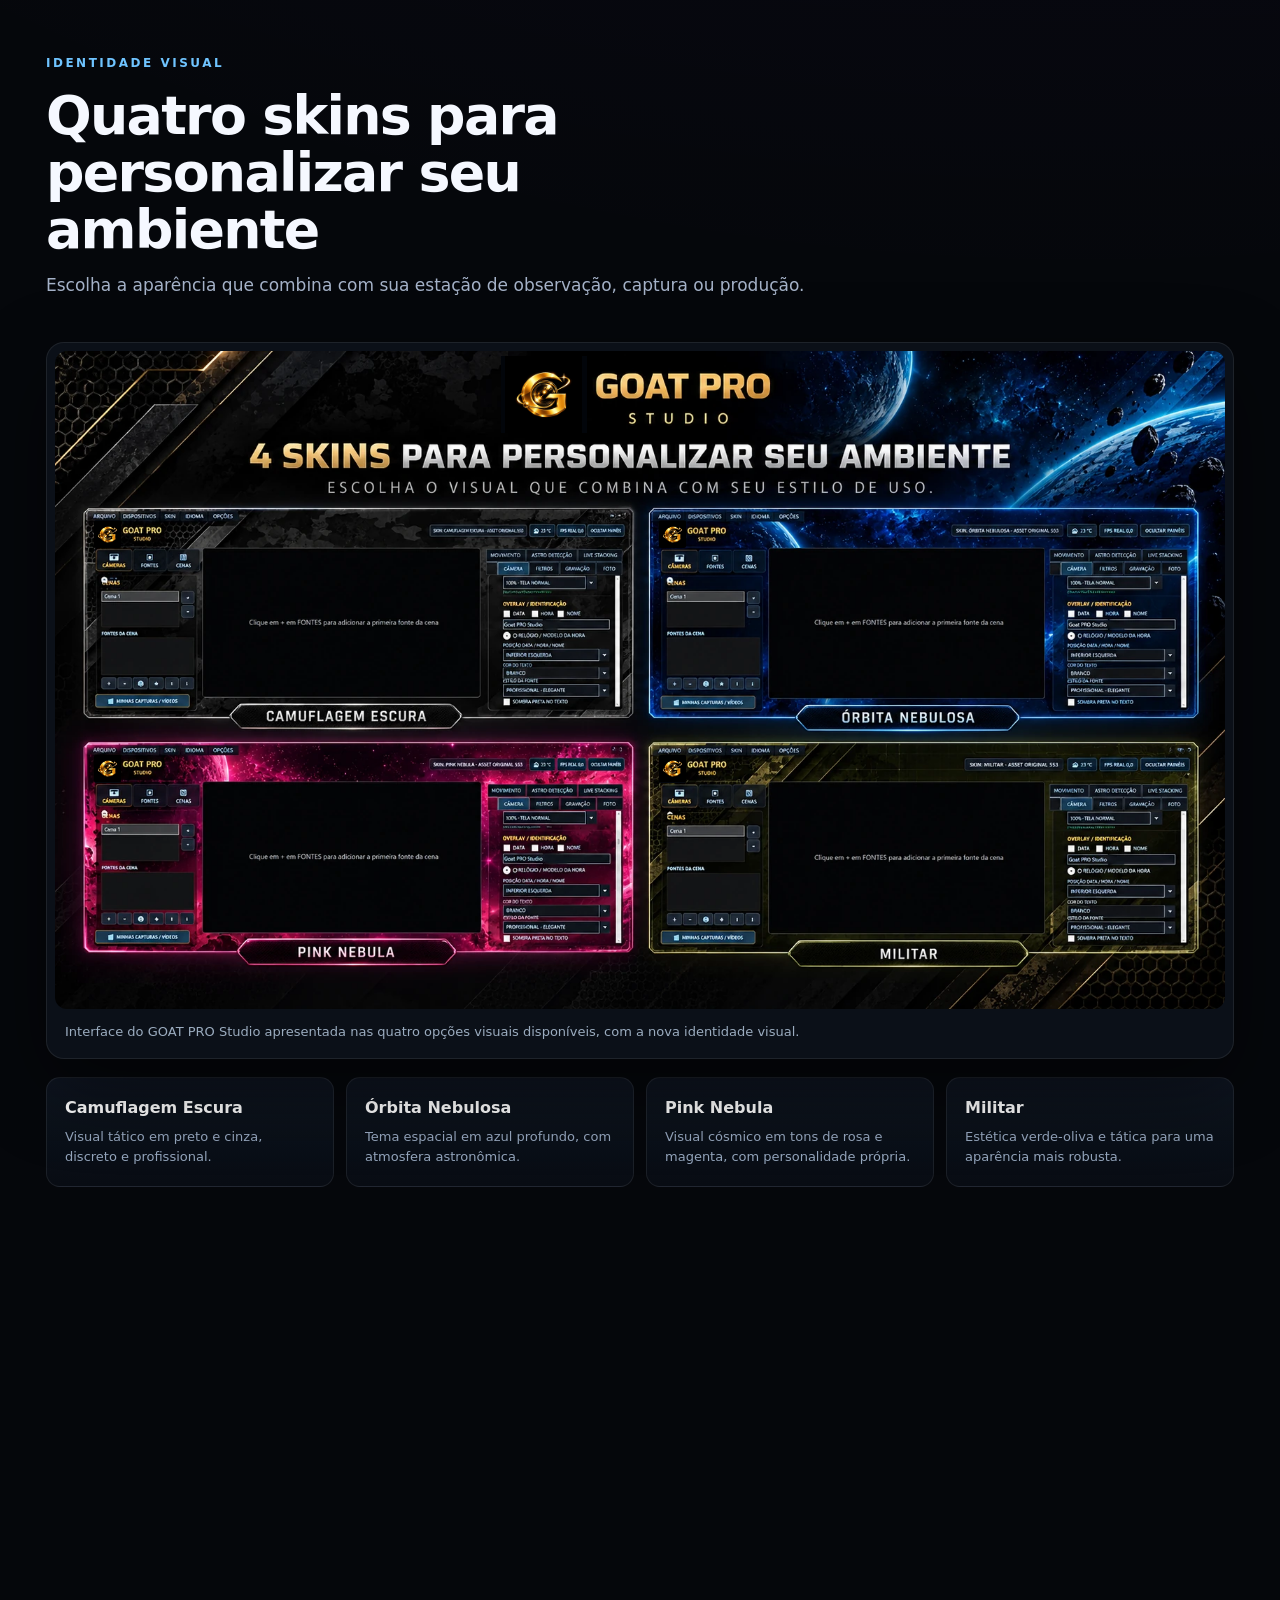
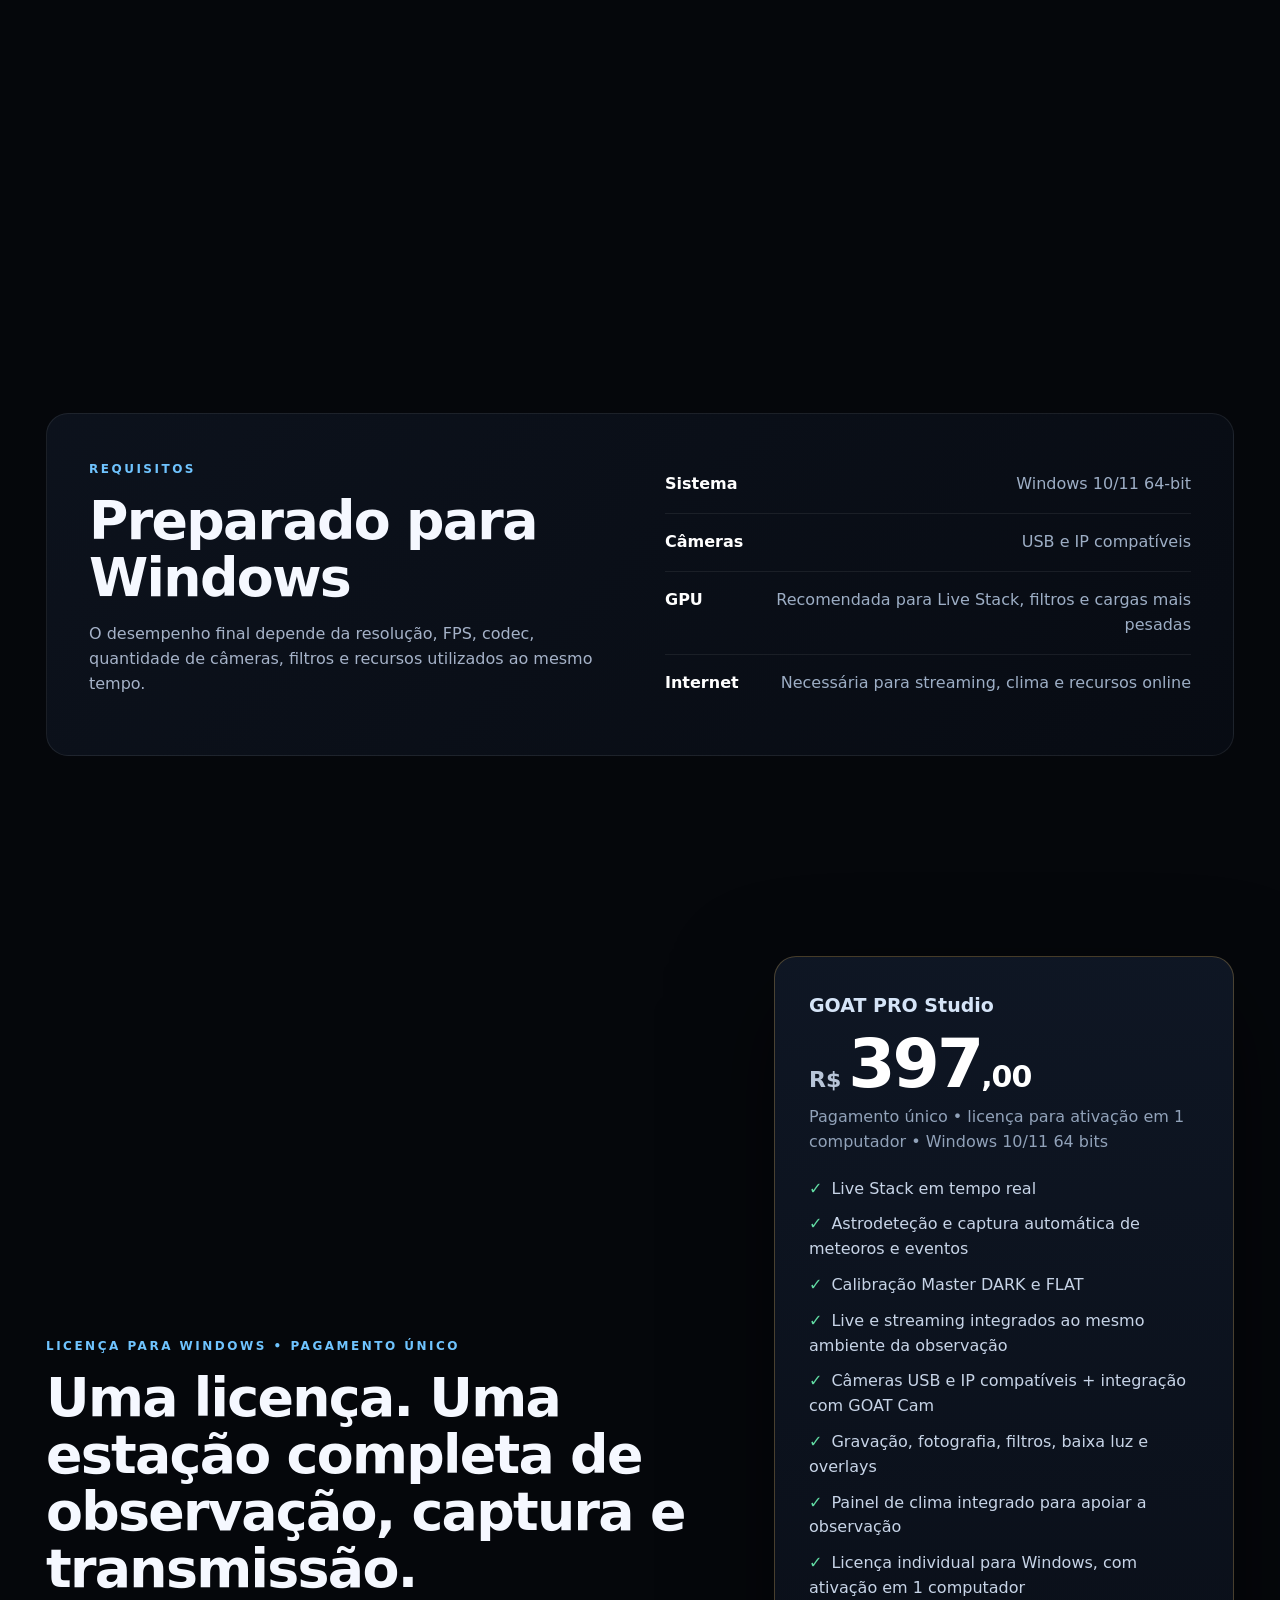
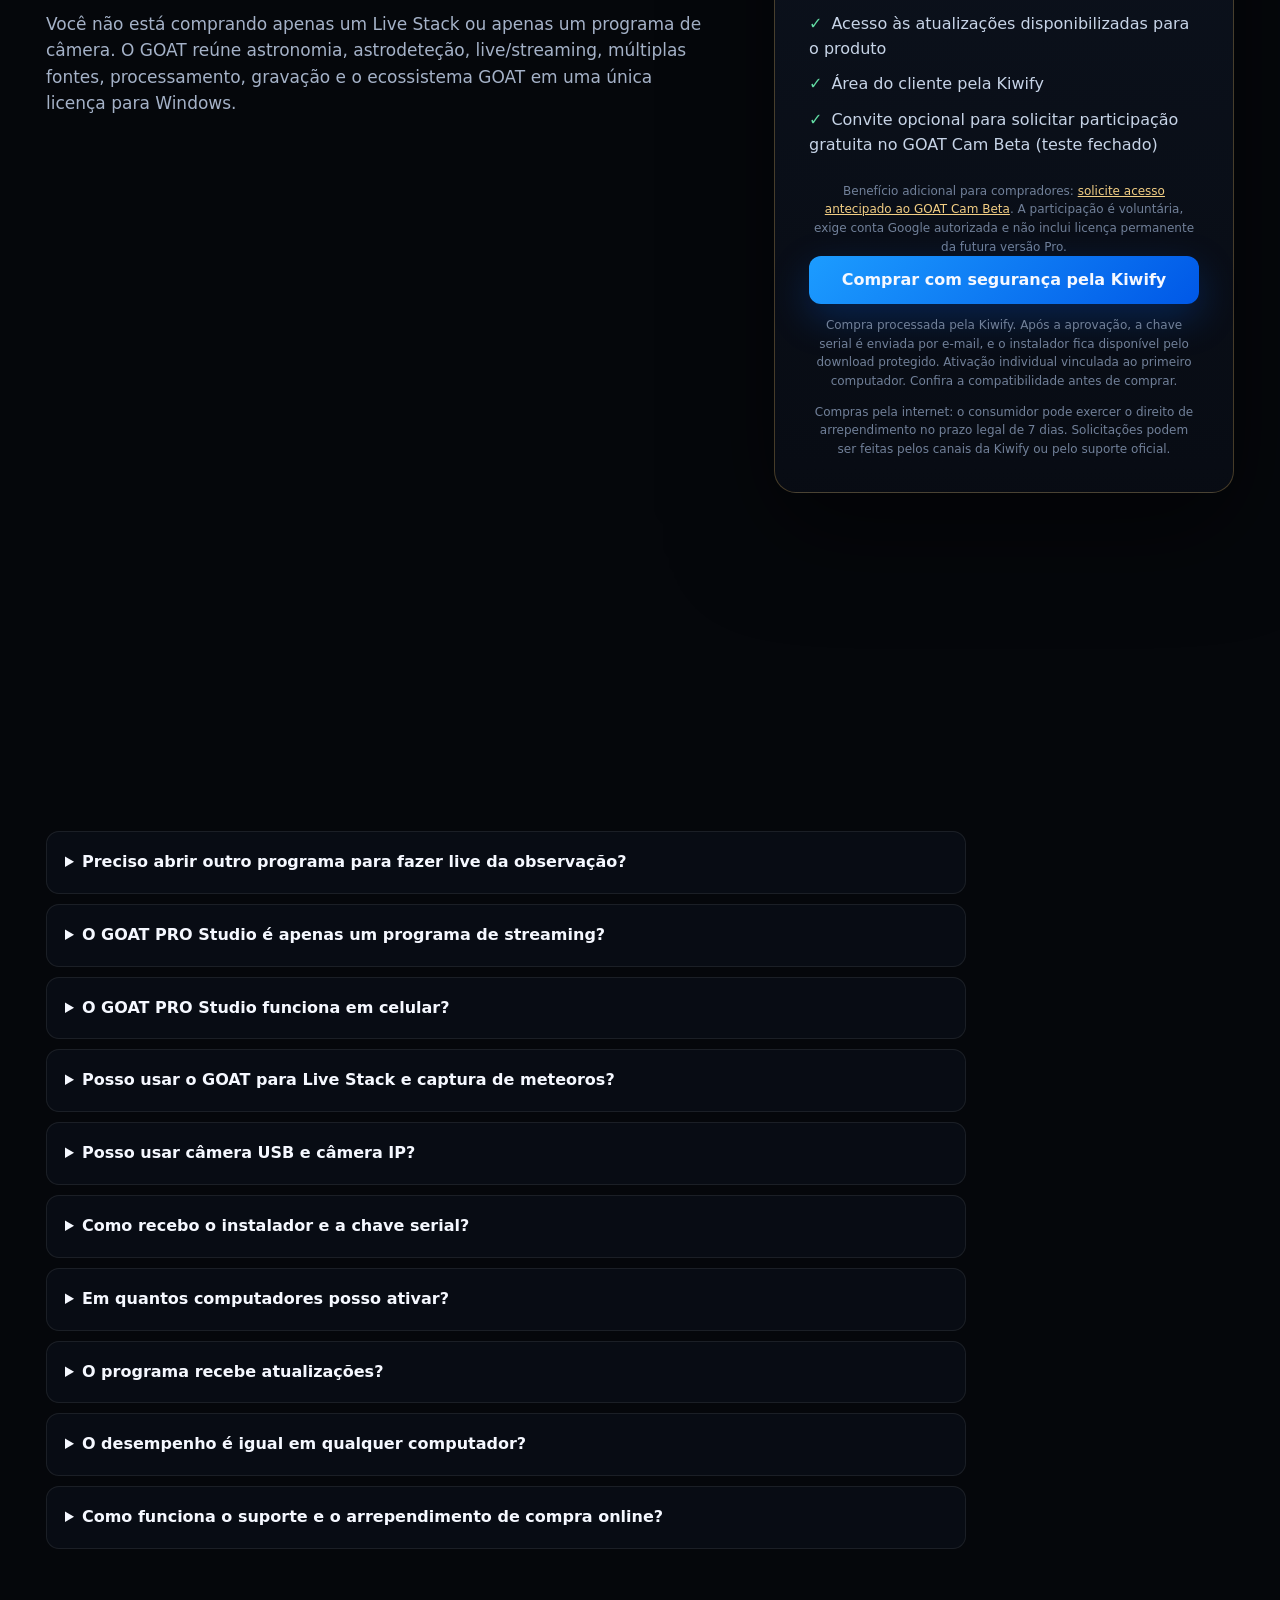
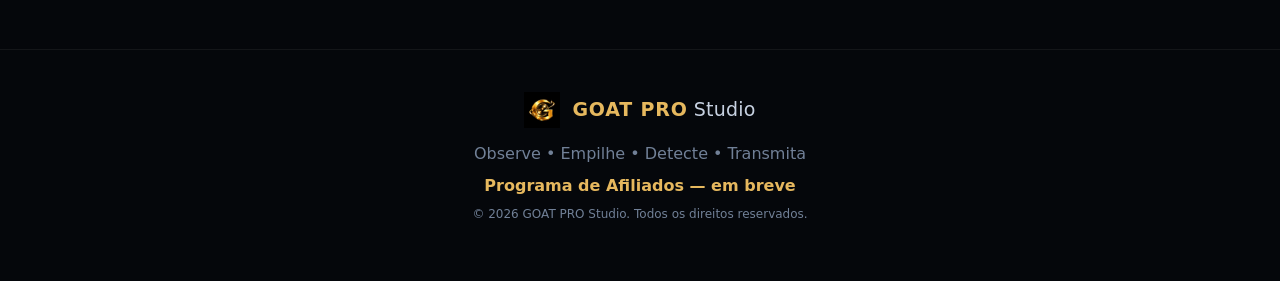
==== commit 824d26b3: "fix(site): publicar arte aprovada das quatro cameras no hero sem interface antiga" ====
--- a/index.html
+++ b/index.html
@@ -18,7 +18,7 @@
   <meta property="og:description" content="Observe o céu. Empilhe. Detecte. Transmita. Capture. Tudo no mesmo ambiente." />
   <meta property="og:type" content="website" />
   <link rel="icon" href="assets/goatpro-icon-oficial-sem-borda.png" type="image/png" />
-  <link rel="stylesheet" href="styles.css?v=20261027-hero-ratio-fix2" />
+  <link rel="stylesheet" href="styles.css?v=20261027-arte-aprovada" />
   <style>
     /* GOAT SALES — prévia do programa de afiliados, sem inscrição pública. */
     .affiliate-preview-nav {
@@ -98,7 +98,7 @@
       </div>
       <div class="hero-media reveal">
         <div class="media-frame">
-          <img class="hero-cameras-img" src="assets/goatpro-hero-quatro-cameras-20261027.webp?v=20261027-hero-ratio-fix2" alt="Quatro tipos de câmeras para o GOAT PRO Studio: câmera USB, câmera IP, smartphone e câmera astronômica" width="1672" height="941" decoding="async" fetchpriority="high" />
+          <img class="hero-cameras-img" src="assets/goatpro-home-cameras-arte-aprovada-20261027.webp?v=20261027-arte-aprovada" alt="Quatro tipos de câmeras para o GOAT PRO Studio: câmera USB, câmera IP, smartphone e câmera astronômica" width="1672" height="941" decoding="async" loading="eager" fetchpriority="high" />
         </div>
       </div>
     </section>
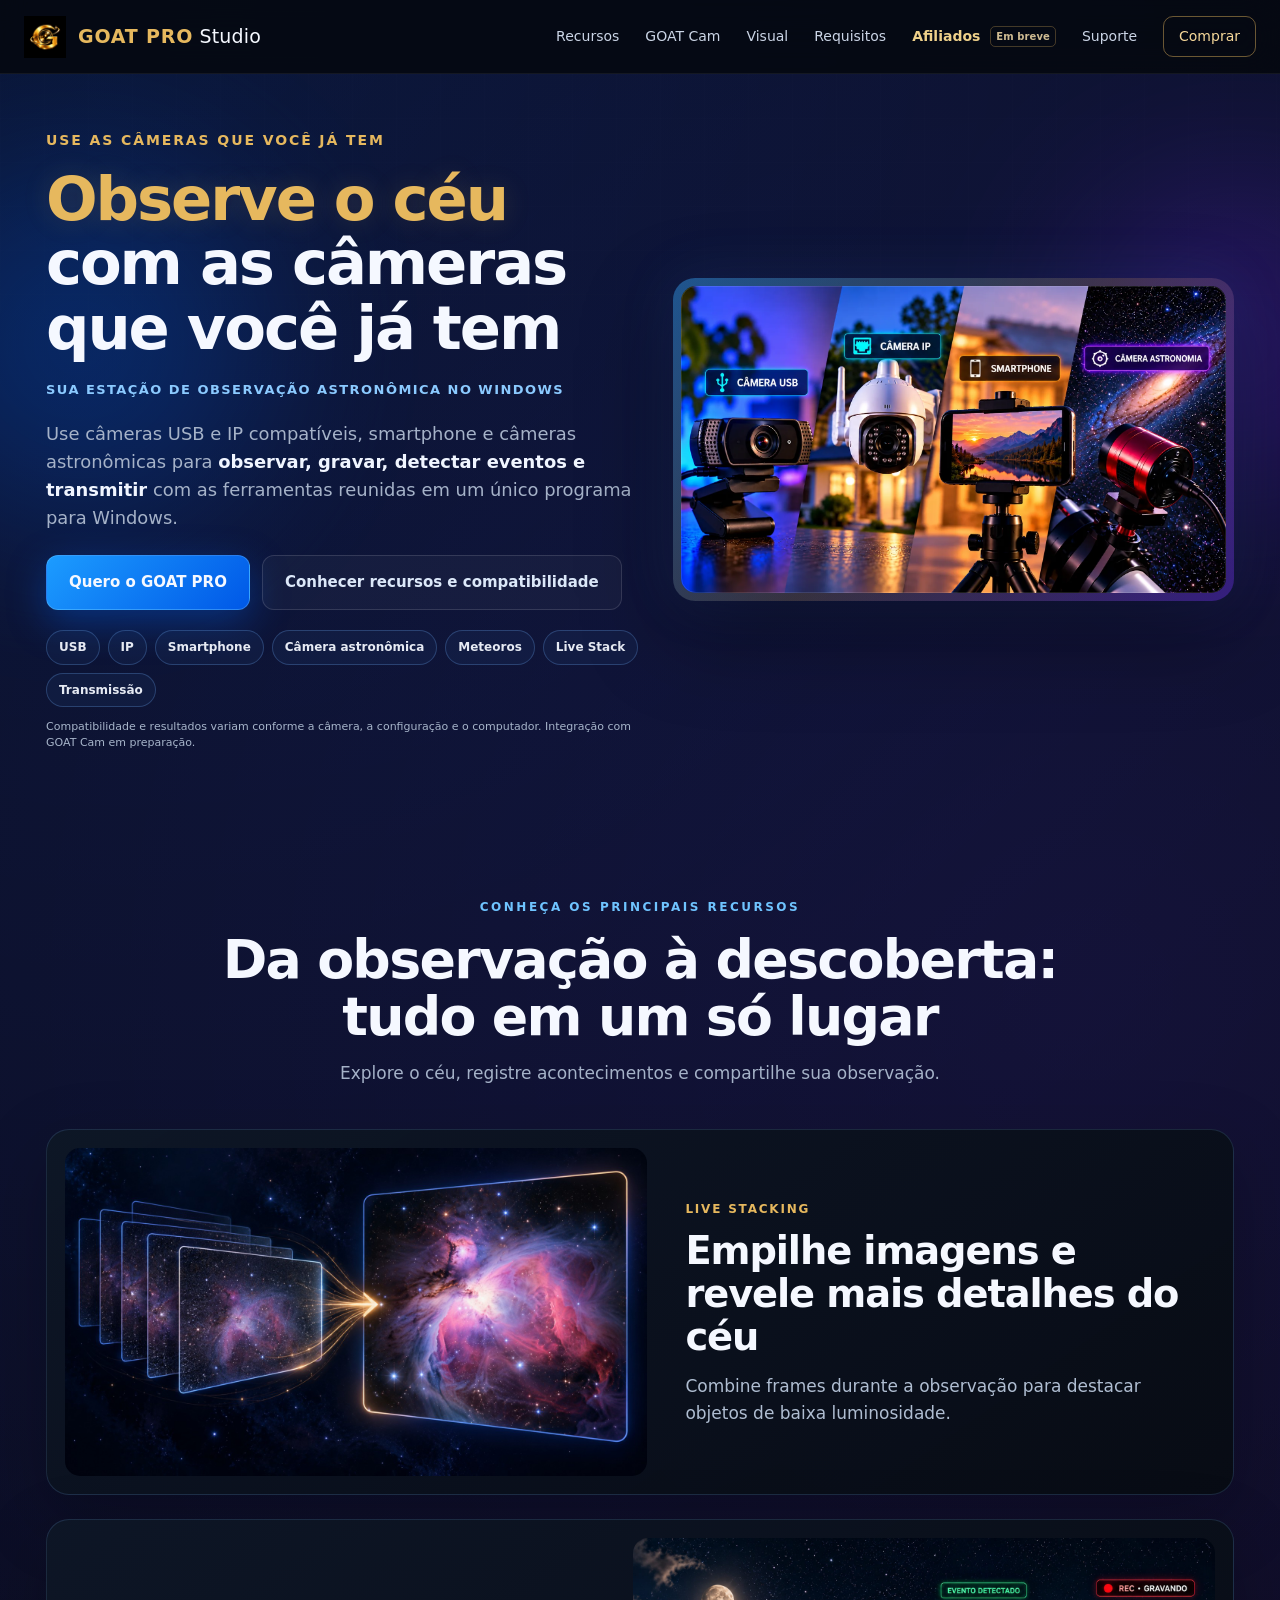
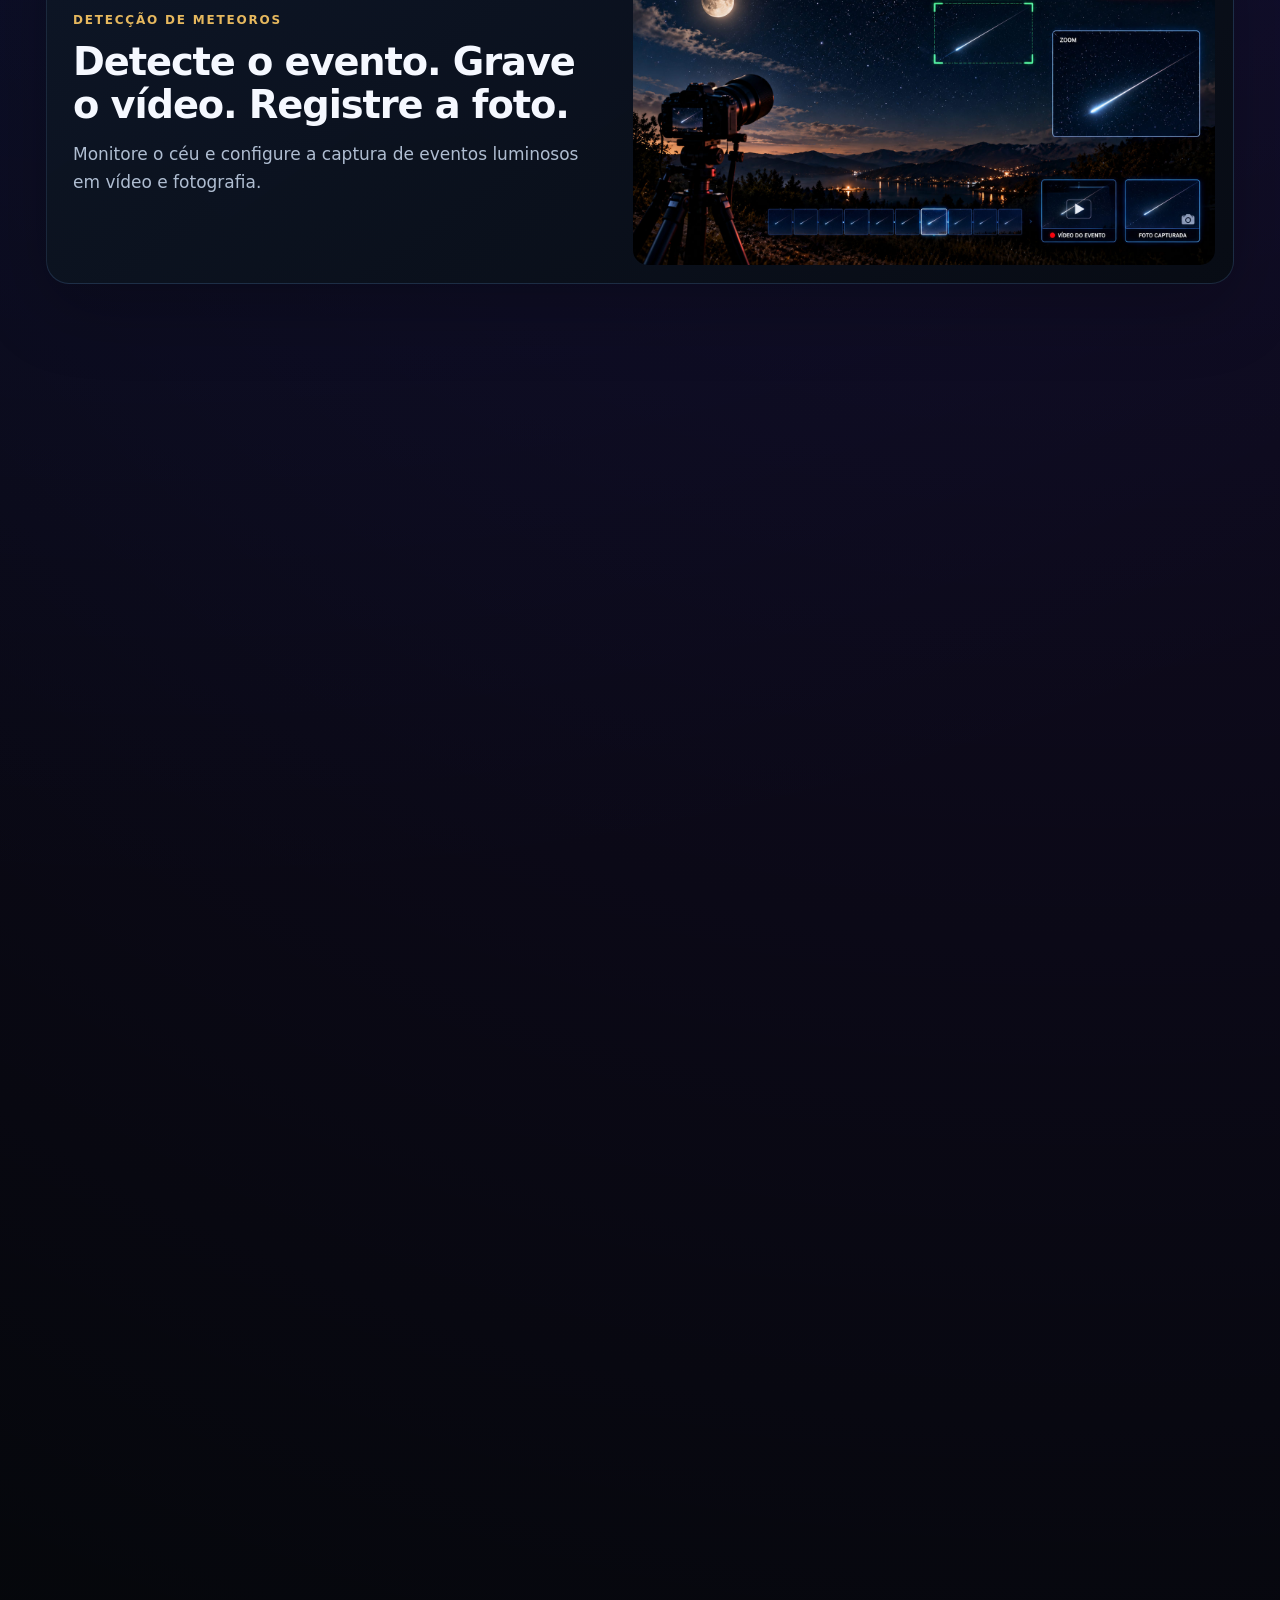
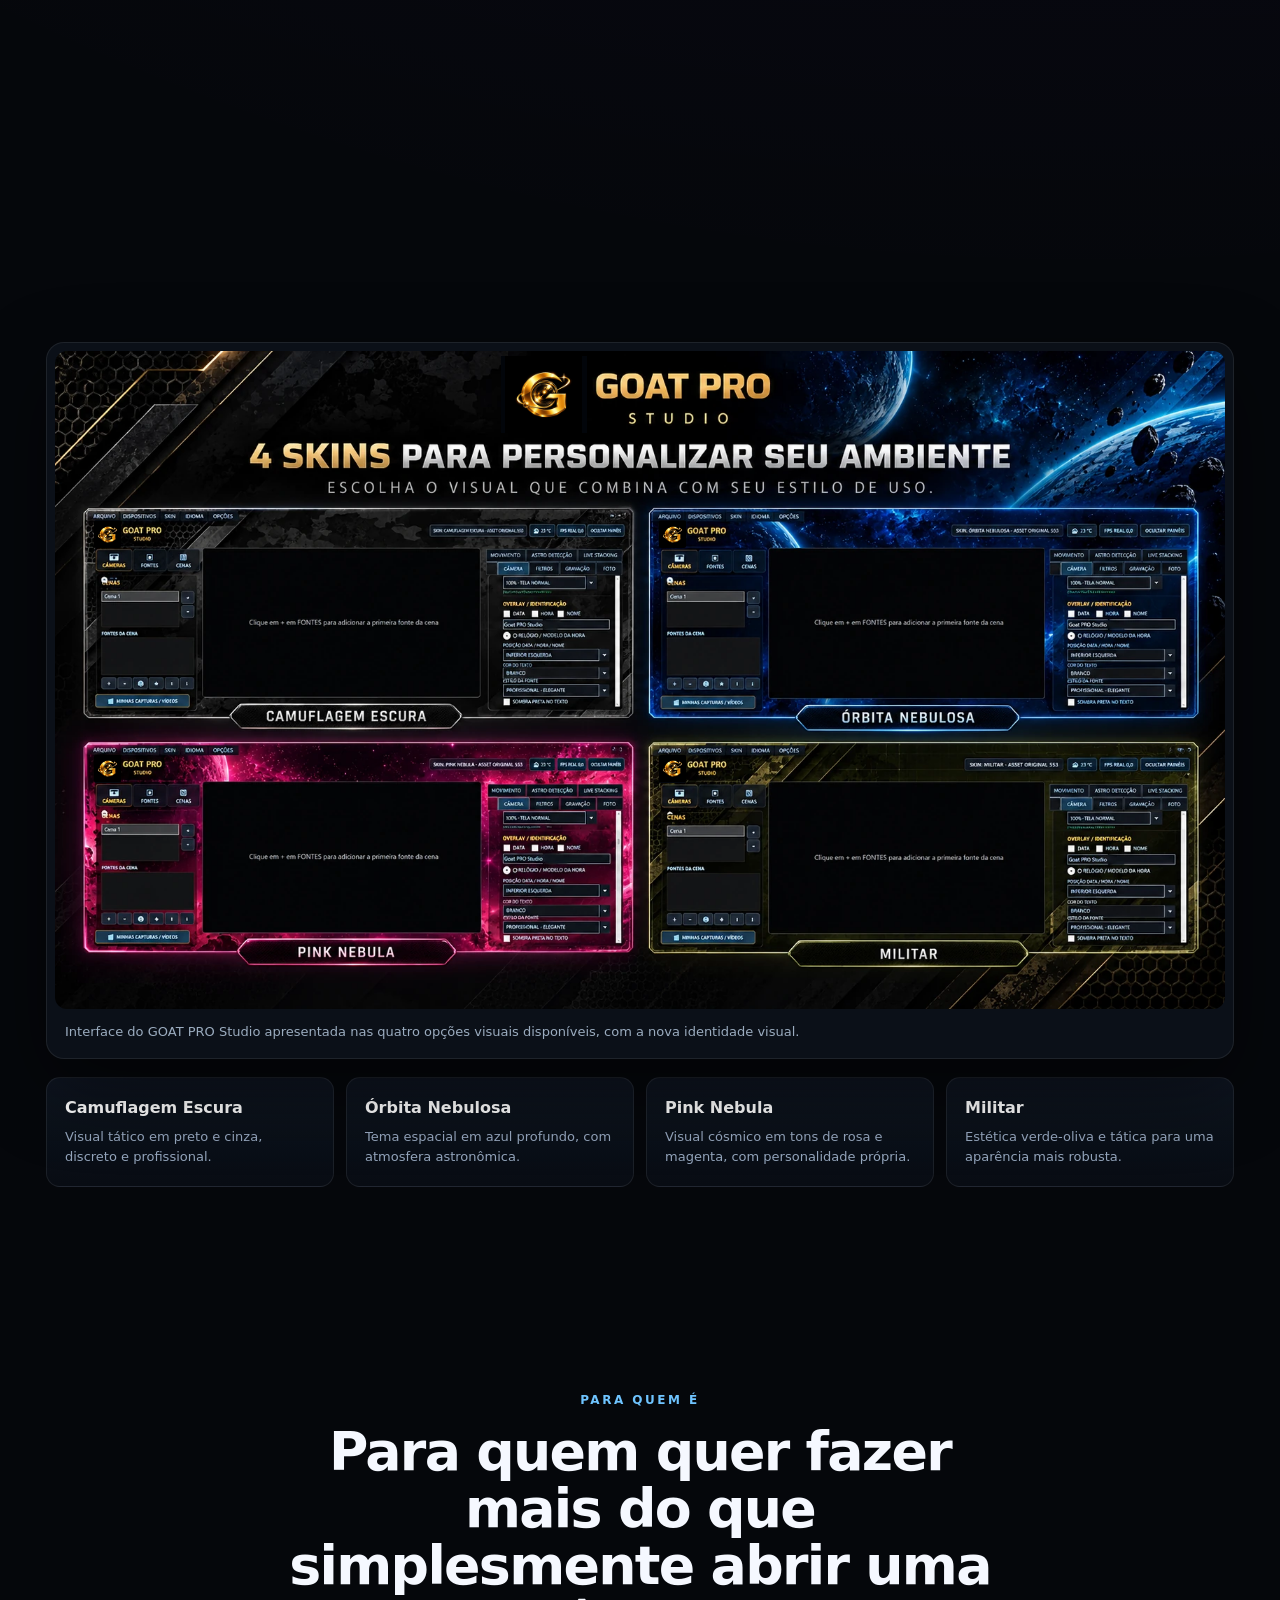
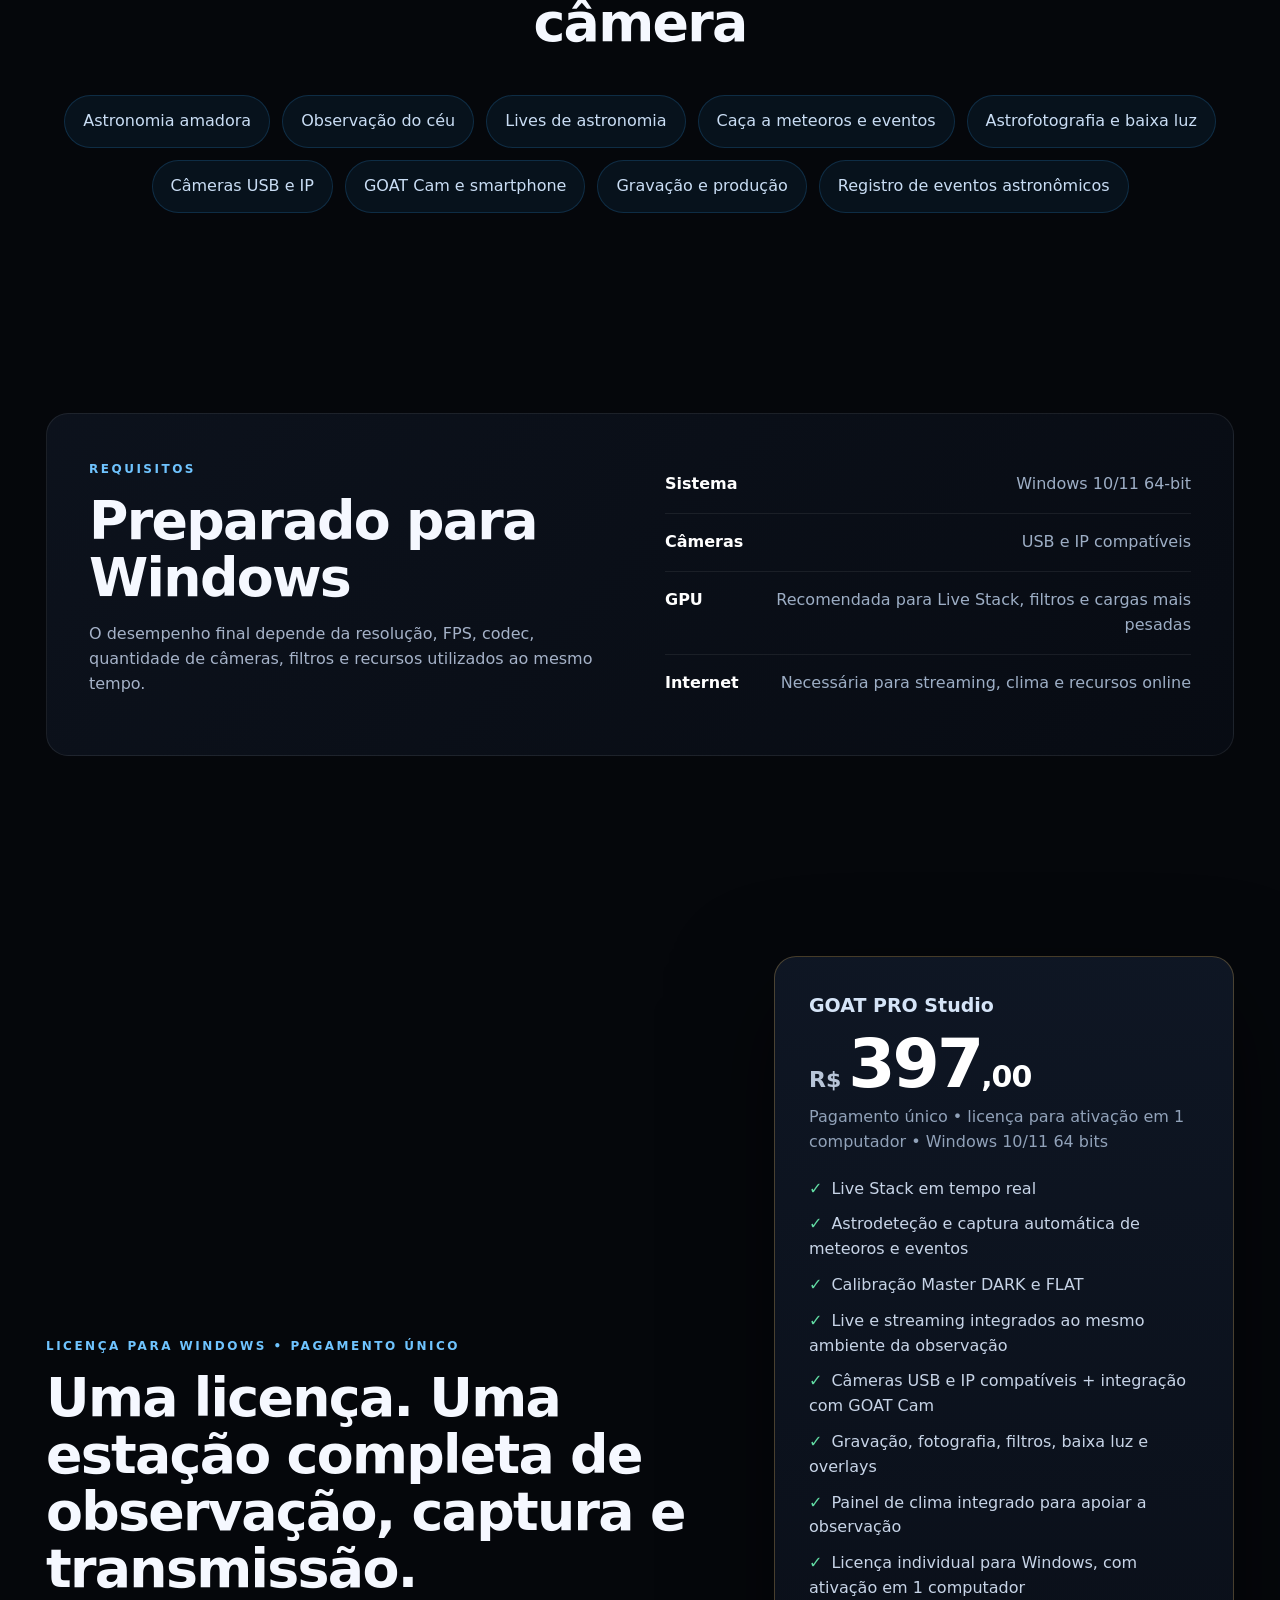
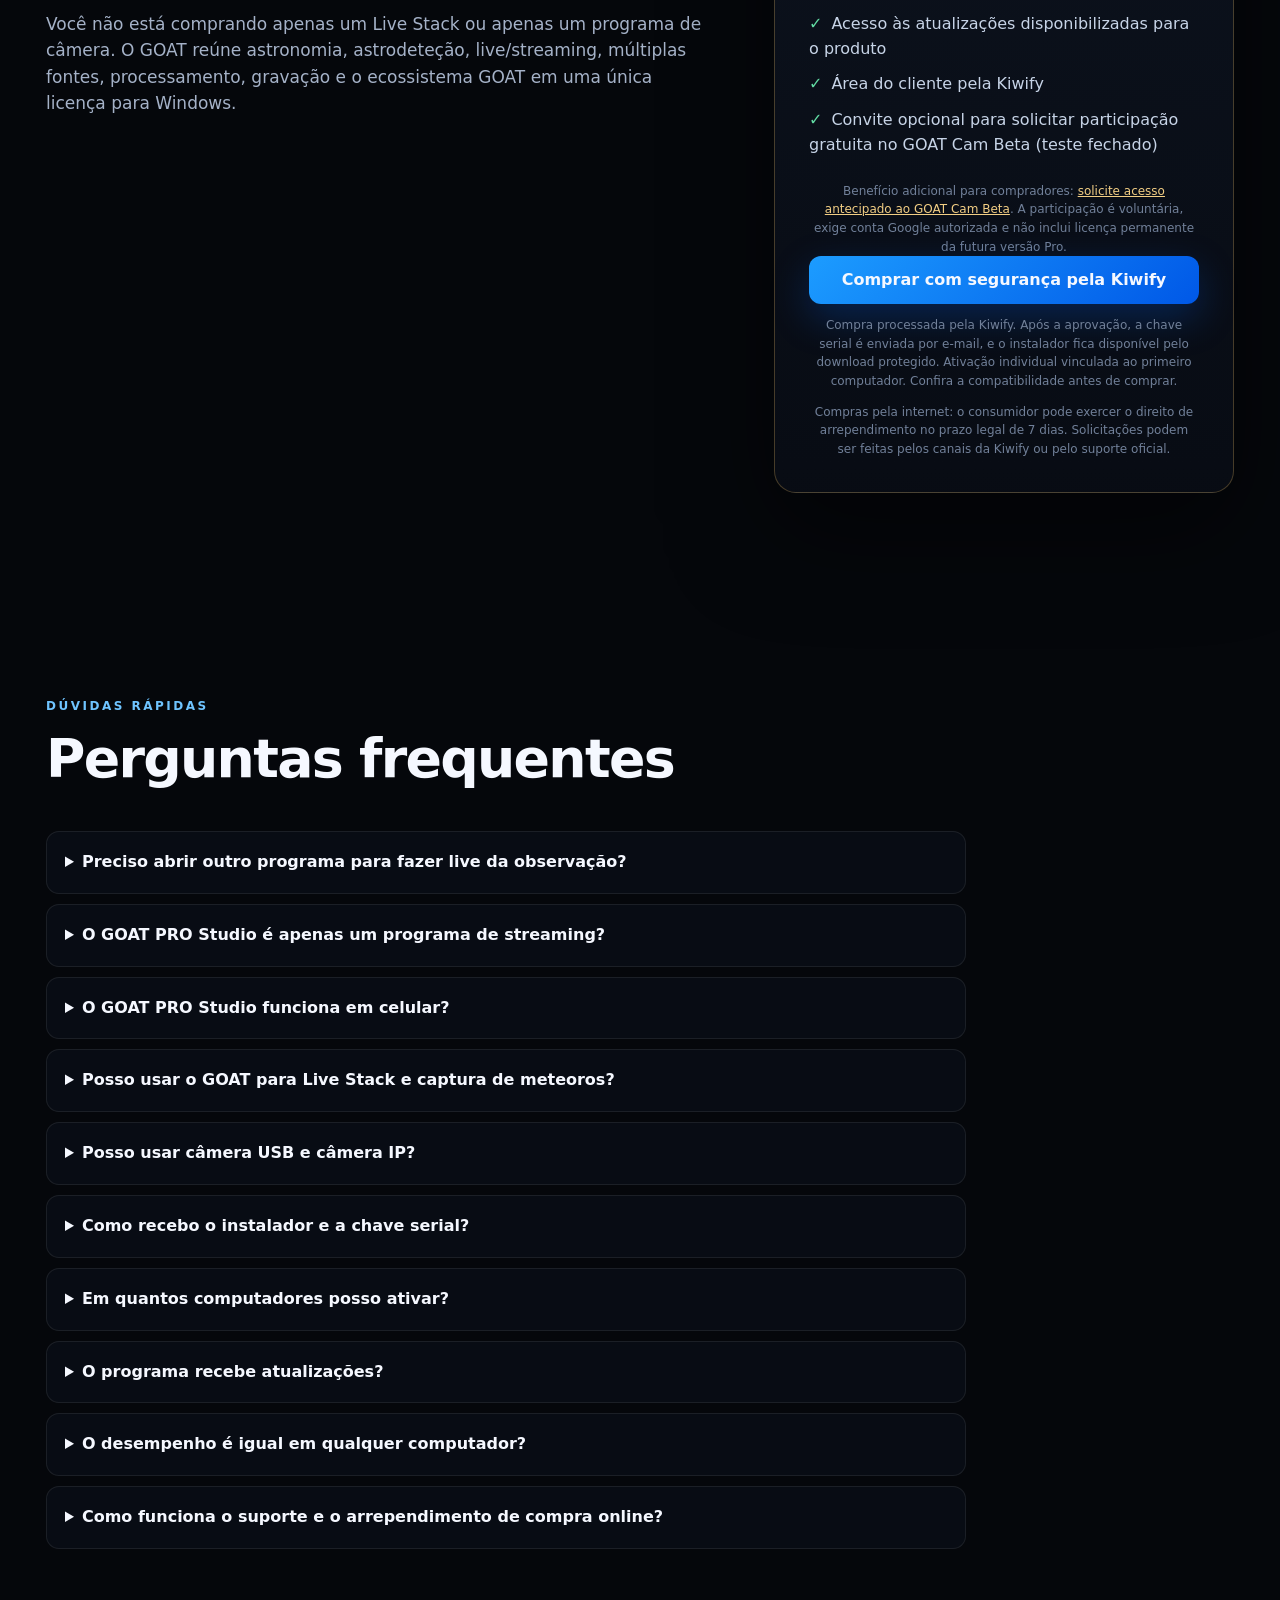
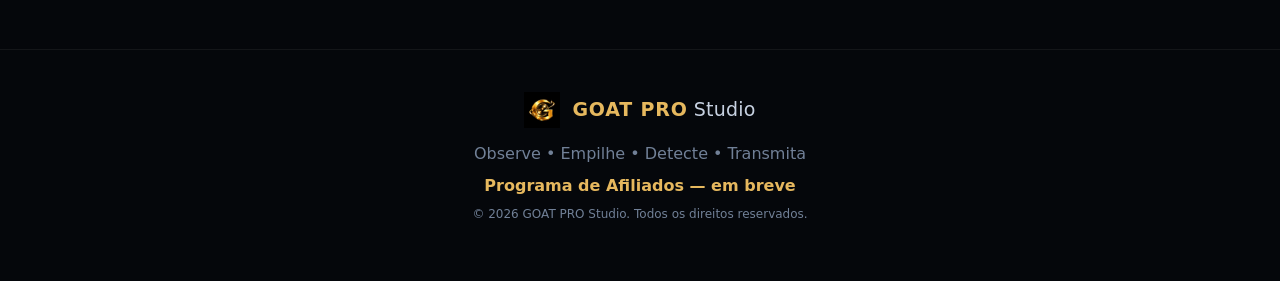
==== commit 13441379: "fix(hero): invalidar cache do script que trocava imagem principal" ====
--- a/index.html
+++ b/index.html
@@ -98,7 +98,7 @@
       </div>
       <div class="hero-media reveal">
         <div class="media-frame">
-          <img class="hero-cameras-img" src="assets/goatpro-home-cameras-arte-aprovada-20261027.webp?v=20261027-arte-aprovada" alt="Quatro tipos de câmeras para o GOAT PRO Studio: câmera USB, câmera IP, smartphone e câmera astronômica" width="1672" height="941" decoding="async" loading="eager" fetchpriority="high" />
+          <img class="hero-cameras-img" src="assets/goatpro-home-cameras-arte-aprovada-20261027.webp?v=20261027-remove-legacy-hero" alt="Quatro tipos de câmeras para o GOAT PRO Studio: câmera USB, câmera IP, smartphone e câmera astronômica" width="1672" height="941" decoding="async" loading="eager" fetchpriority="high" />
         </div>
       </div>
     </section>
@@ -286,6 +286,6 @@
     <p class="copyright">© <span id="year"></span> GOAT PRO Studio. Todos os direitos reservados.</p>
   </footer>
 
-  <script src="app.js?v=20261014-tags-1"></script>
+  <script src="app.js?v=20261027-remove-legacy-hero"></script>
 </body>
 </html>
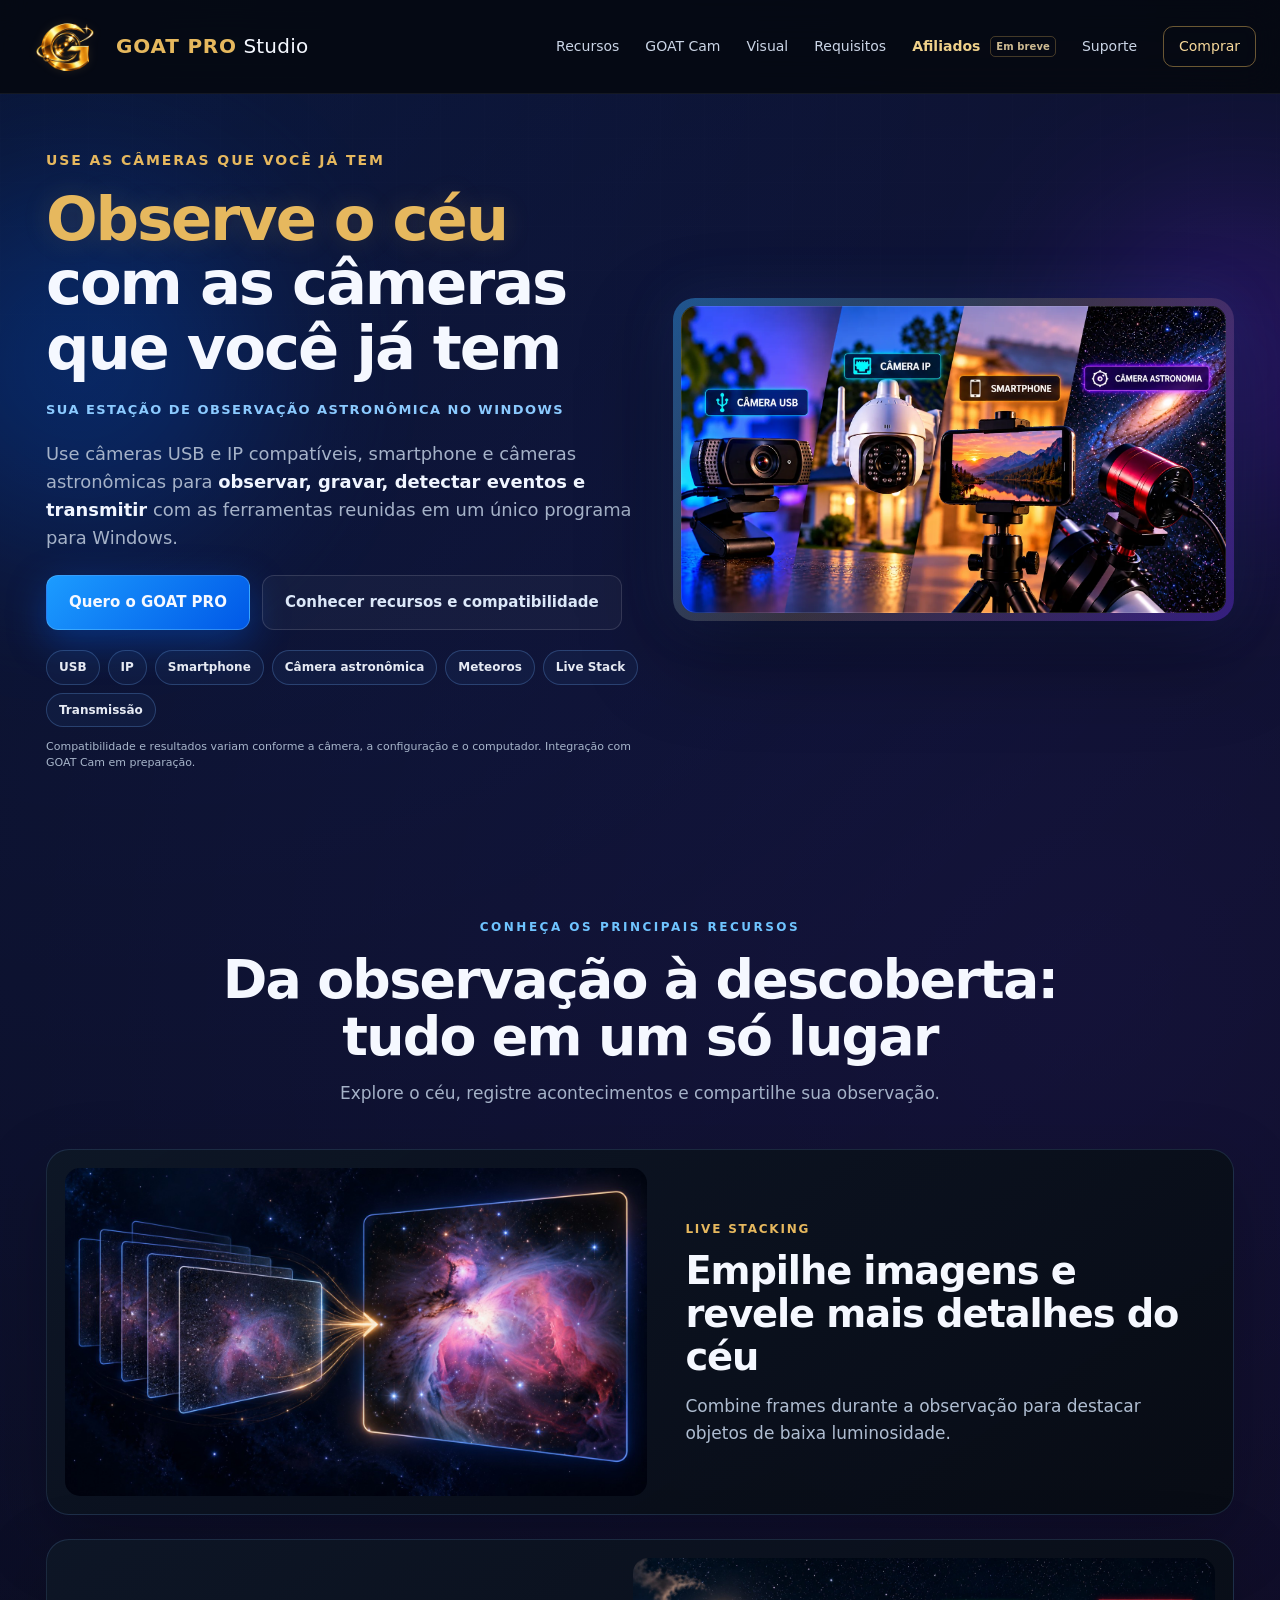
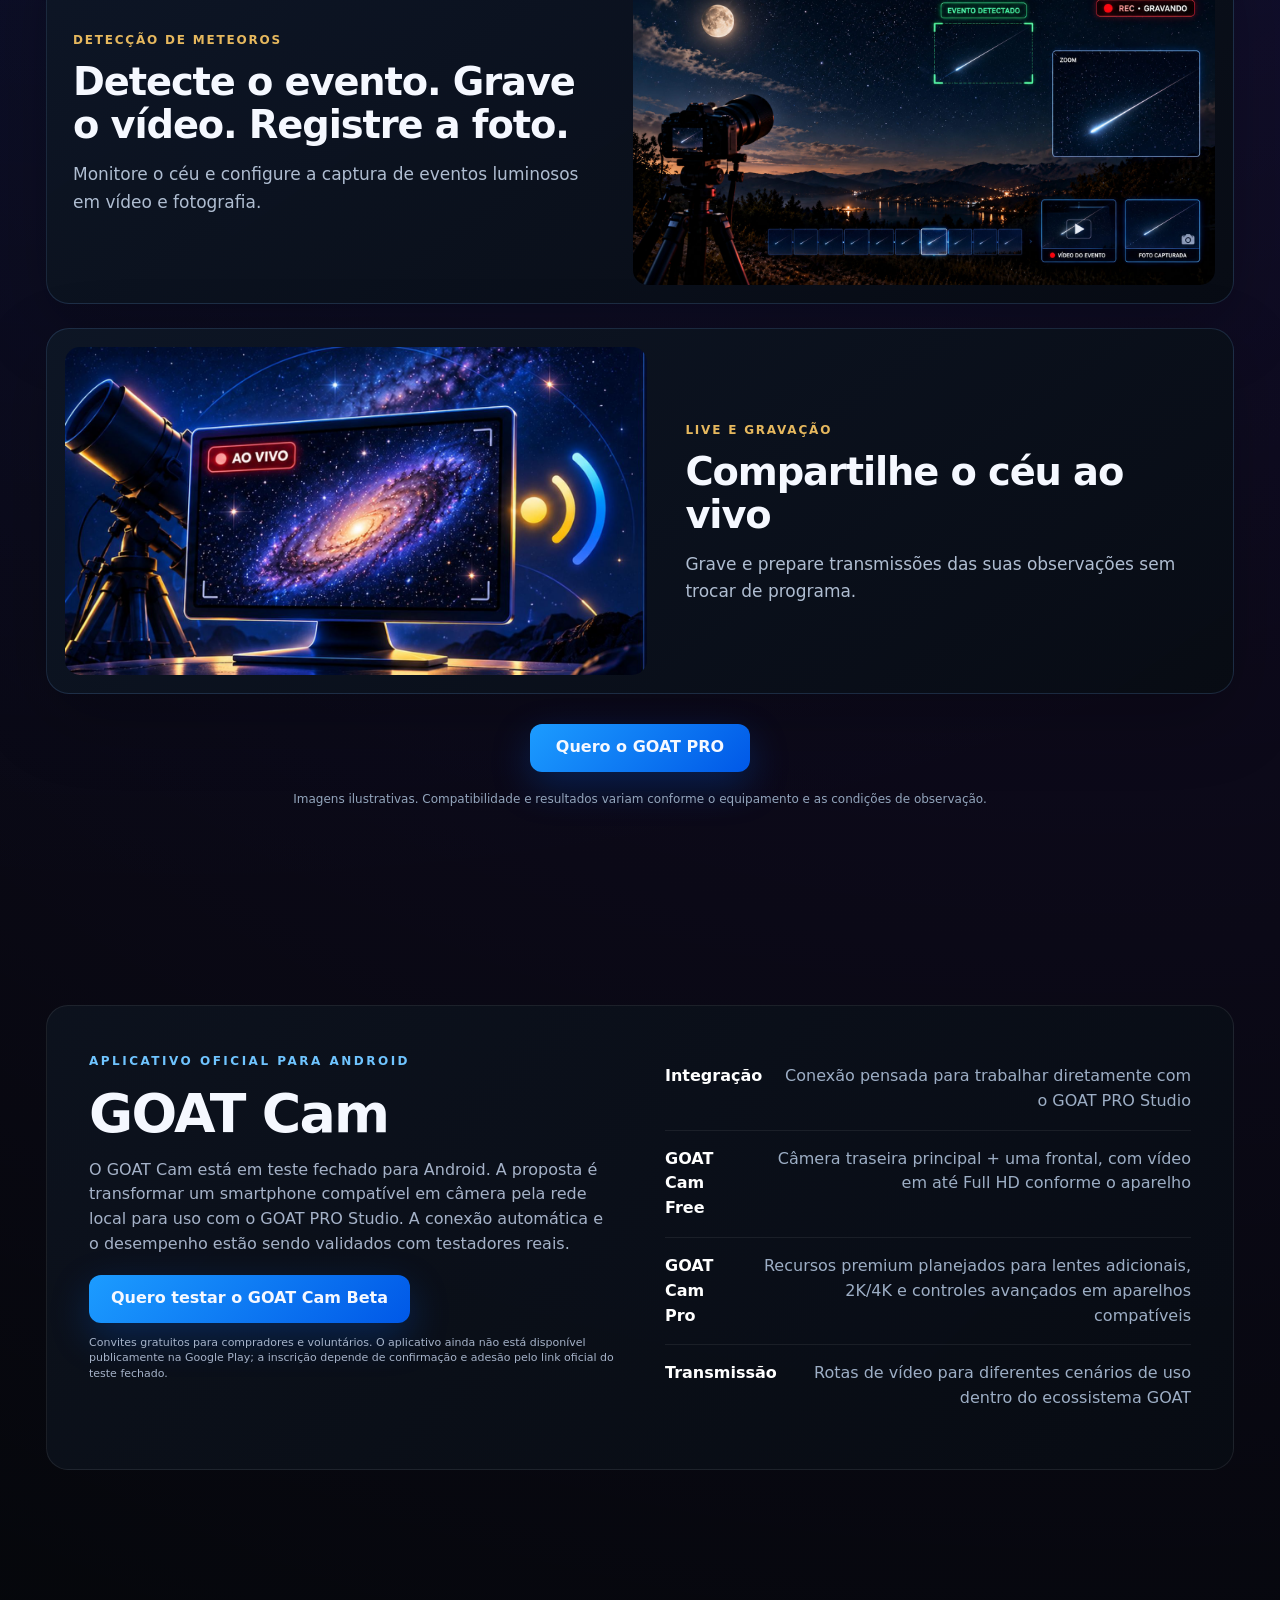
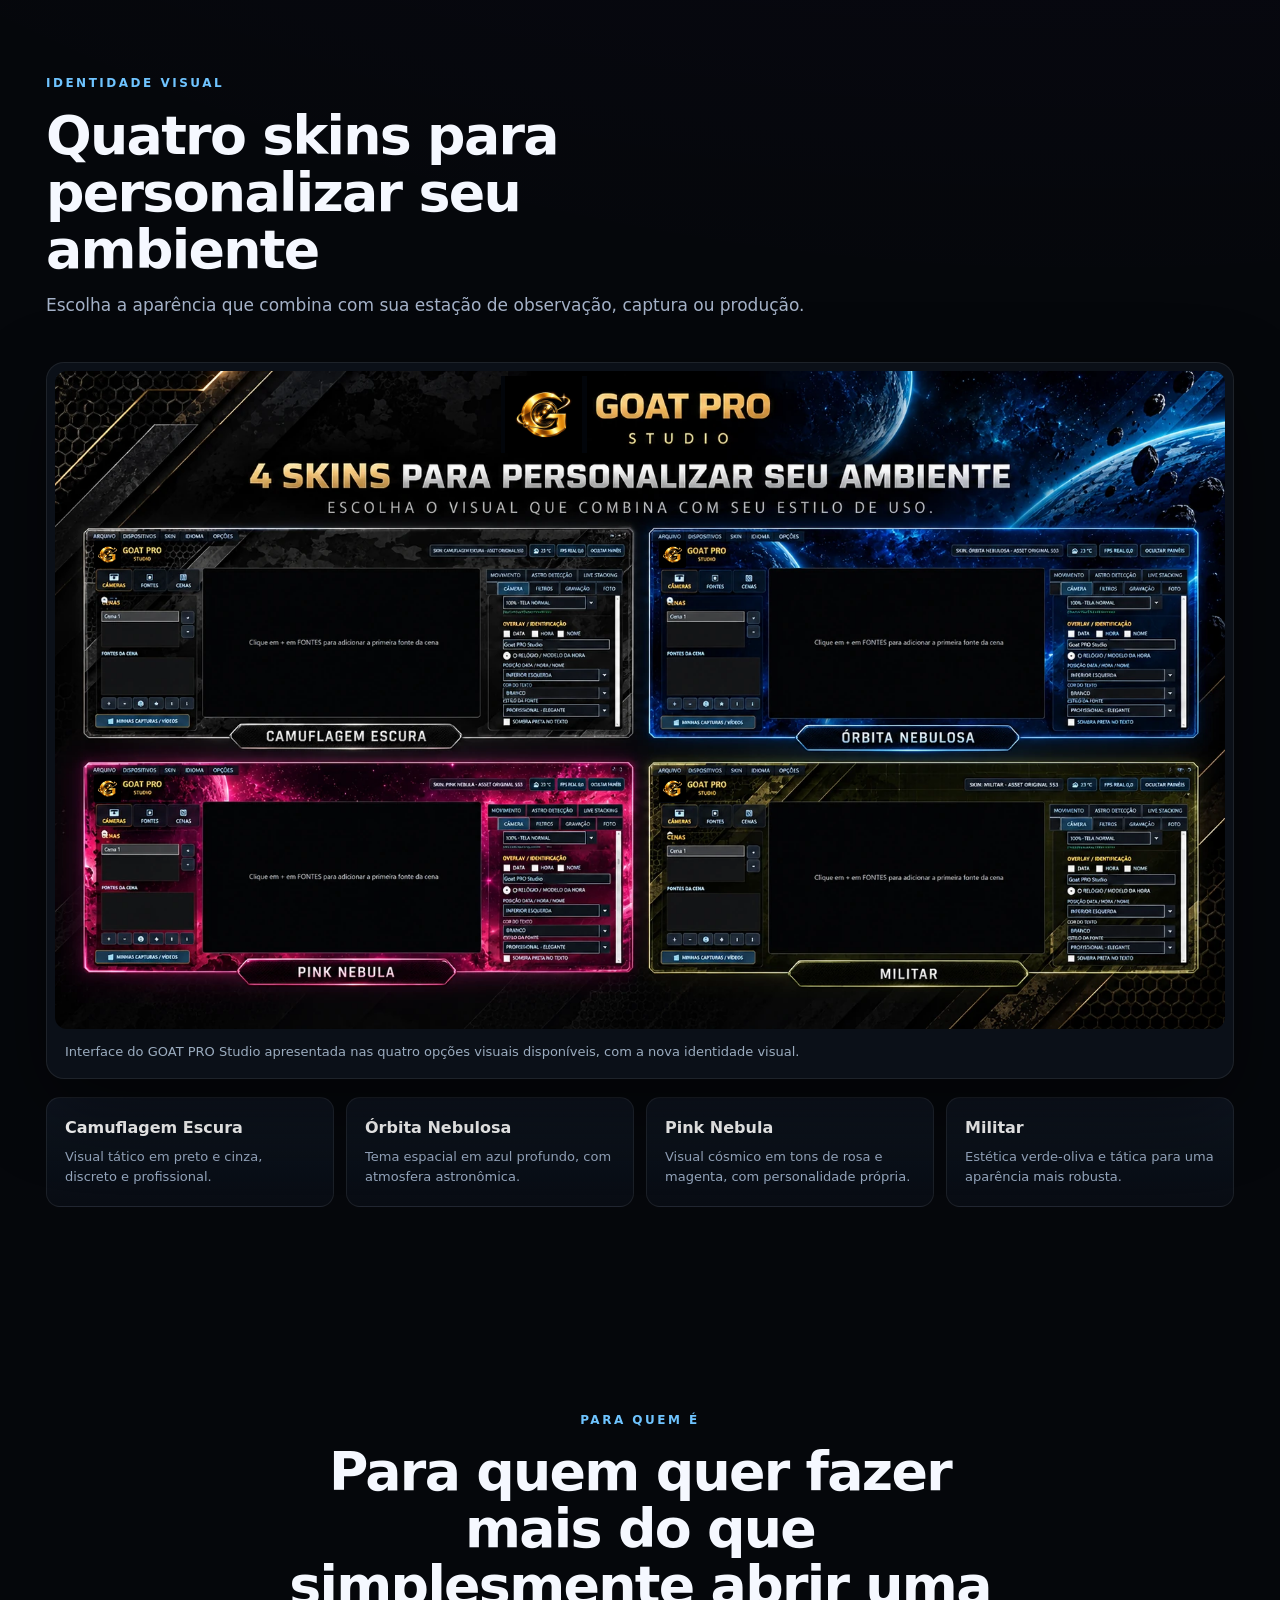
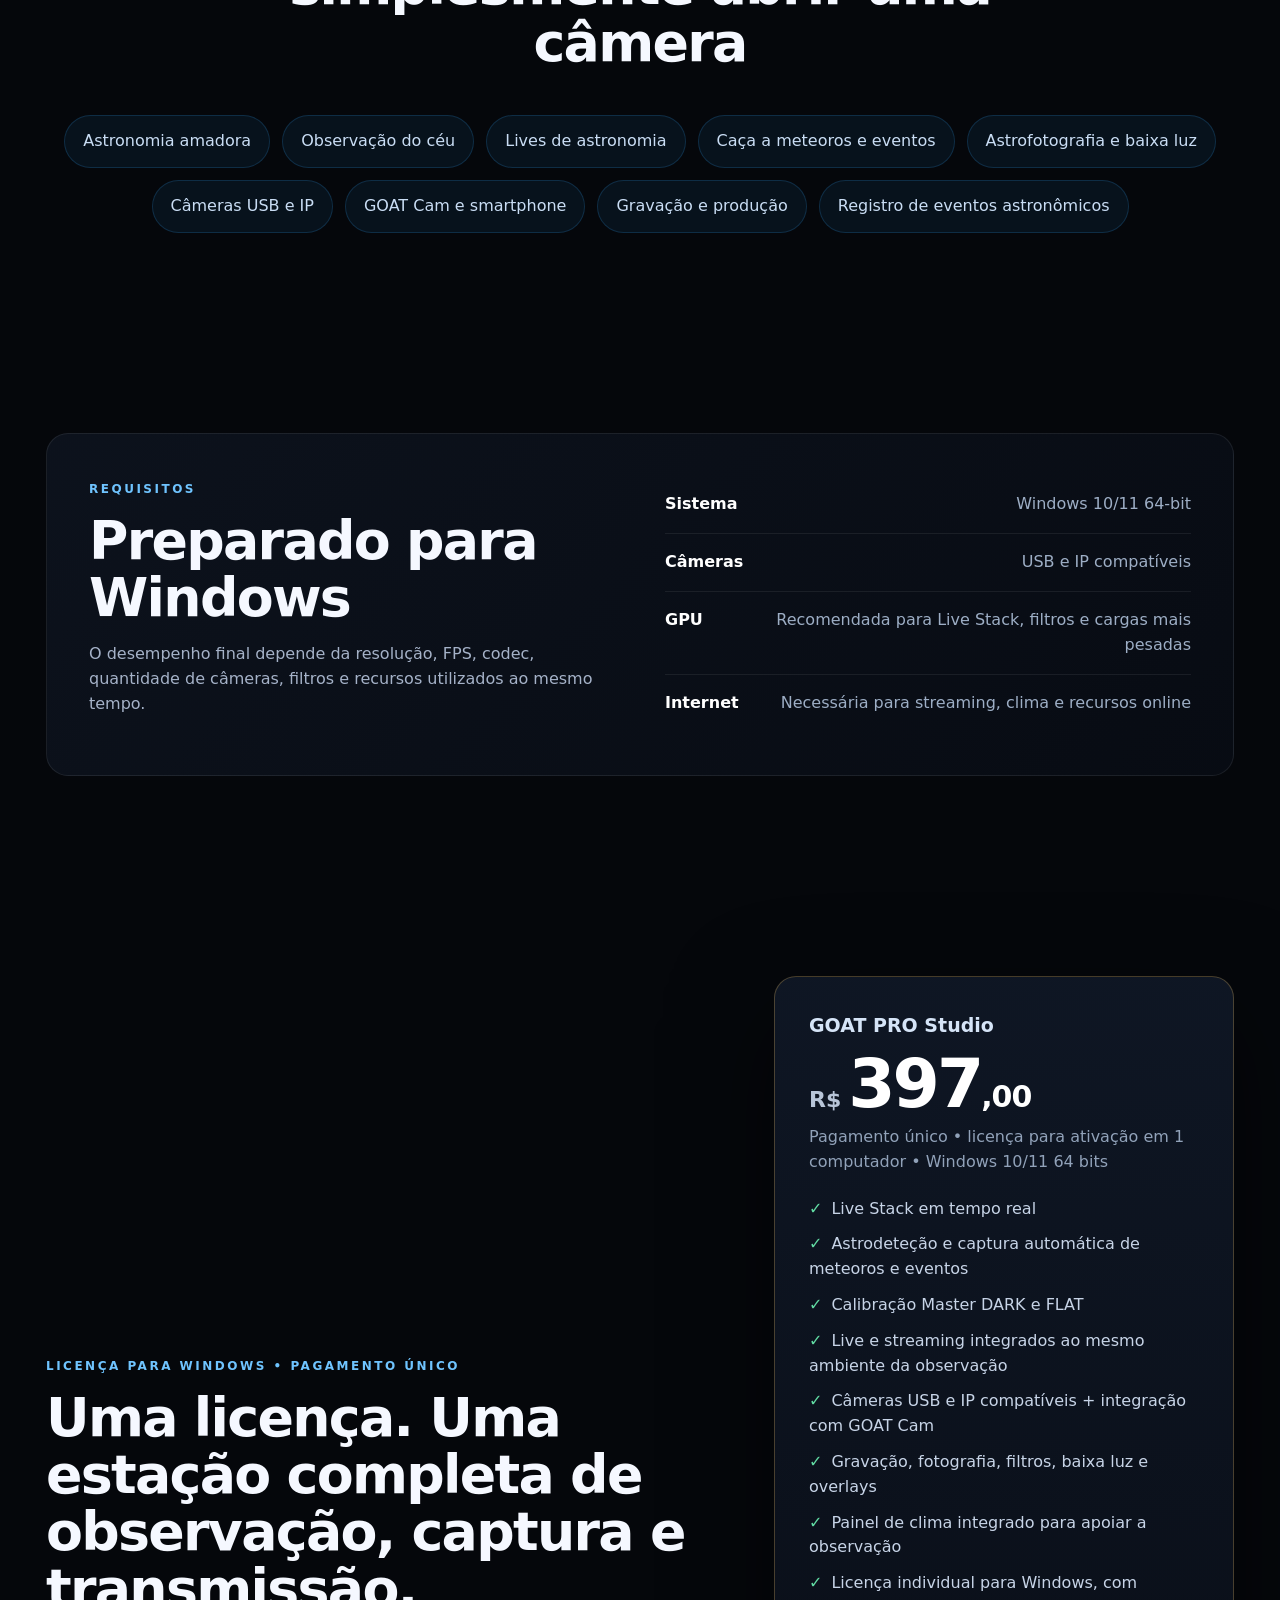
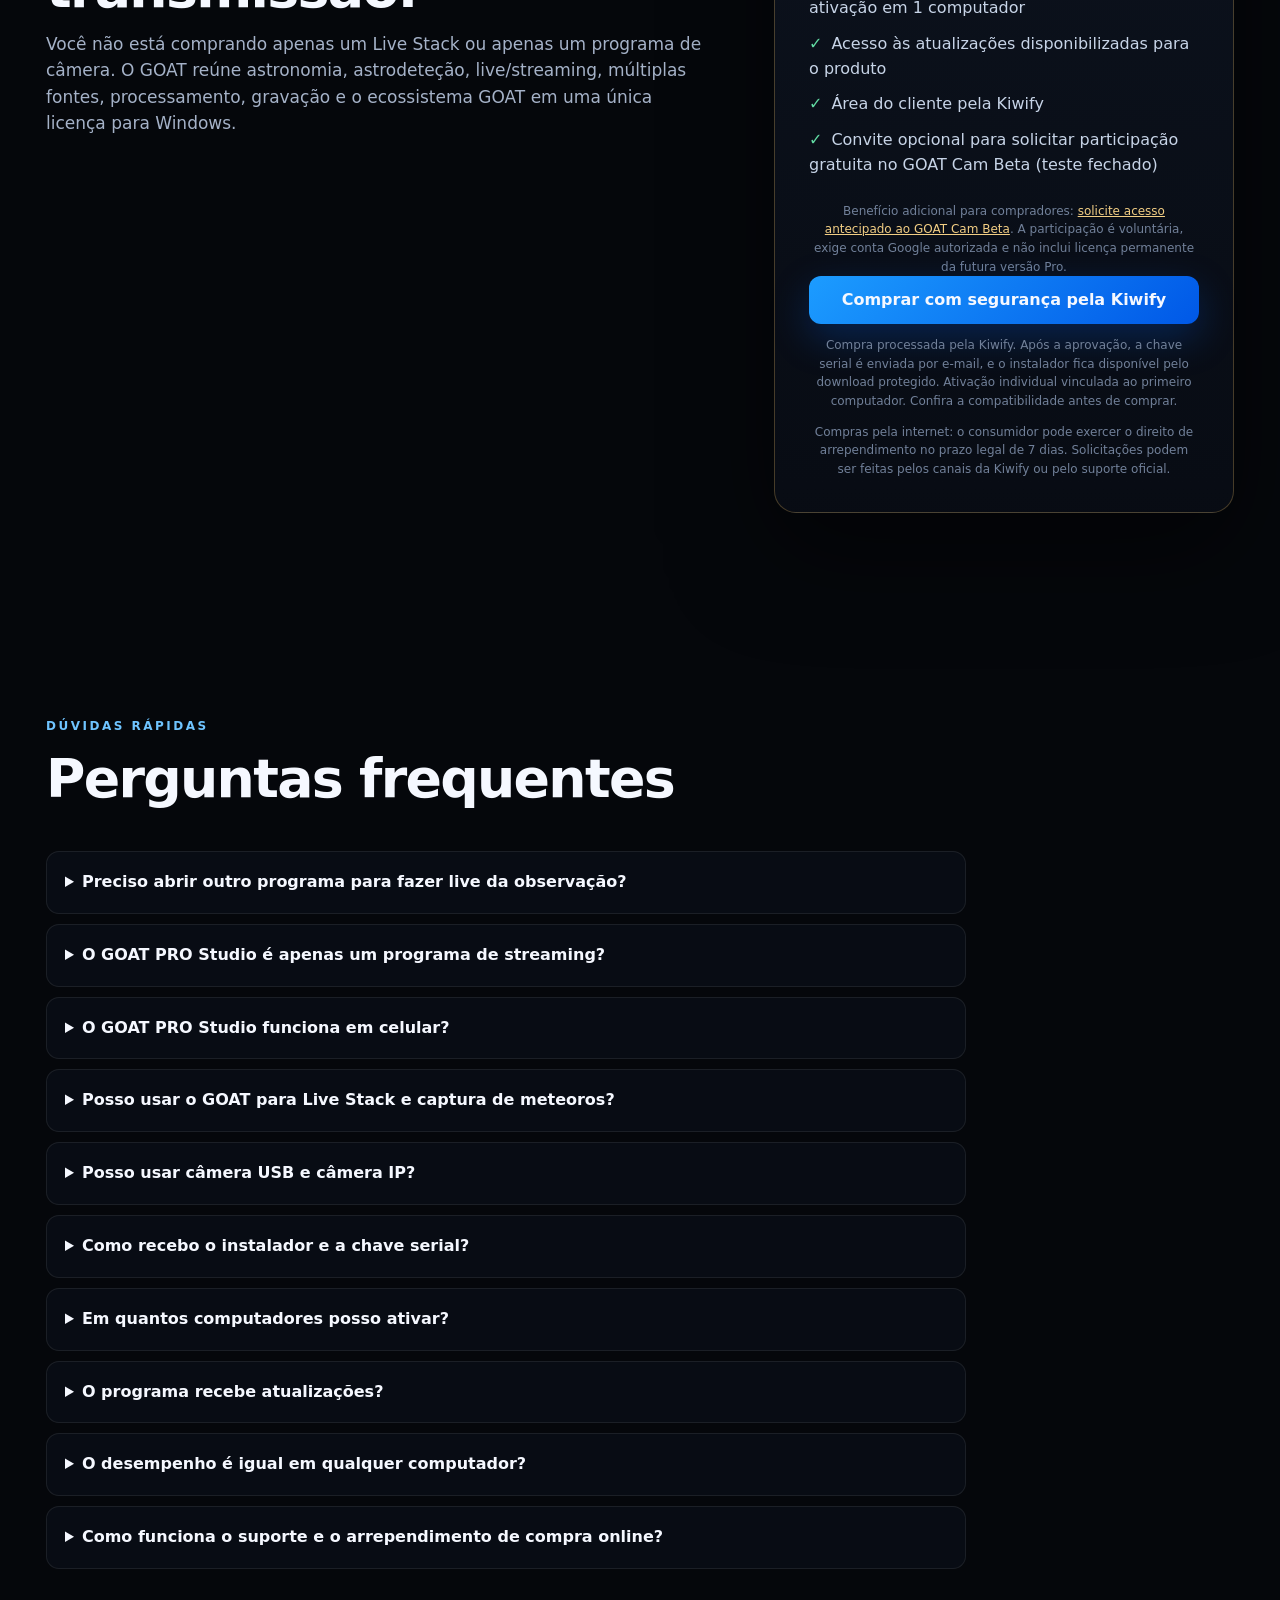
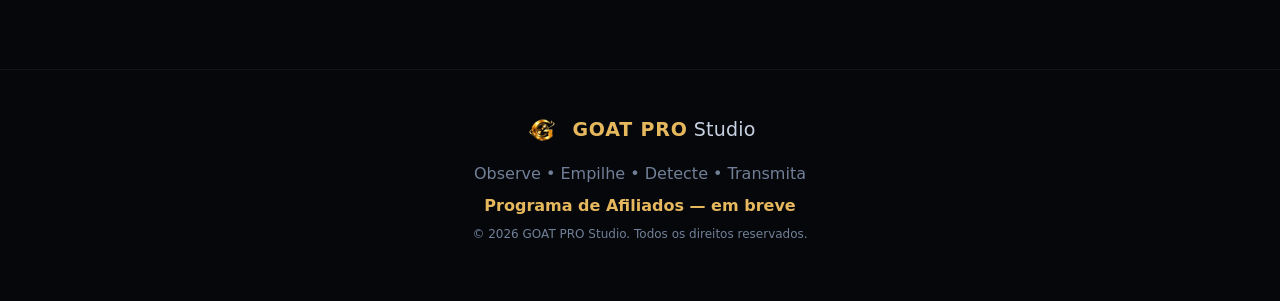
==== commit 157cd2de: "fix(brand): ampliar G dourado e remover fundo preto do logo no site" ====
--- a/index.html
+++ b/index.html
@@ -17,8 +17,8 @@
   <meta property="og:title" content="GOAT PRO Studio" />
   <meta property="og:description" content="Observe o céu. Empilhe. Detecte. Transmita. Capture. Tudo no mesmo ambiente." />
   <meta property="og:type" content="website" />
-  <link rel="icon" href="assets/goatpro-icon-oficial-sem-borda.png" type="image/png" />
-  <link rel="stylesheet" href="styles.css?v=20261027-arte-aprovada" />
+  <link rel="icon" href="assets/goatpro-g-transparente-header-20261027.png?v=20261027-1" type="image/png" />
+  <link rel="stylesheet" href="styles.css?v=20261027-logo-transparente-1" />
   <style>
     /* GOAT SALES — prévia do programa de afiliados, sem inscrição pública. */
     .affiliate-preview-nav {
@@ -62,7 +62,7 @@
 <body>
   <header class="topbar">
     <a class="brand" href="#inicio" aria-label="GOAT PRO Studio">
-      <img src="assets/goatpro-icon-oficial-sem-borda.png" alt="Símbolo GOAT PRO Studio" />
+      <img src="assets/goatpro-g-transparente-header-20261027.png?v=20261027-1" alt="Símbolo GOAT PRO Studio" />
       <span><strong>GOAT PRO</strong> Studio</span>
     </a>
     <nav aria-label="Navegação principal">
@@ -280,7 +280,7 @@
   </main>
 
   <footer>
-    <a class="brand footer-brand" href="#inicio"><img src="assets/goatpro-icon-oficial-sem-borda.png" alt="" /><span><strong>GOAT PRO</strong> Studio</span></a>
+    <a class="brand footer-brand" href="#inicio"><img src="assets/goatpro-g-transparente-header-20261027.png?v=20261027-1" alt="" /><span><strong>GOAT PRO</strong> Studio</span></a>
     <p>Observe • Empilhe • Detecte • Transmita</p>
     <p><a class="affiliate-footer-link" href="/afiliados/">Programa de Afiliados — em breve</a></p>
     <p class="copyright">© <span id="year"></span> GOAT PRO Studio. Todos os direitos reservados.</p>
--- a/styles.css
+++ b/styles.css
@@ -591,3 +591,34 @@
   object-fit:contain;
   object-position:center;
 }
+
+/* Brand G Gold | transparent PNG header 2026-10-27 */
+.topbar {
+  height: 94px;
+  min-height: 94px;
+}
+.topbar .brand {
+  gap: 10px;
+  font-size: 20px;
+  white-space: nowrap;
+  flex-shrink: 0;
+}
+.topbar .brand img {
+  width: 82px;
+  height: 82px;
+  max-width: none;
+  flex-shrink: 0;
+  object-fit: contain;
+  background: transparent;
+  filter: drop-shadow(0 0 5px rgba(230, 184, 94, .12));
+}
+@media (min-width: 761px) and (max-width: 1100px) {
+  .topbar { height: 82px; min-height: 82px; }
+  .topbar .brand { font-size: 18px; gap: 7px; }
+  .topbar .brand img { width: 68px; height: 68px; }
+}
+@media (max-width: 760px) {
+  .topbar { height: 72px; min-height: 72px; }
+  .topbar .brand { font-size: 15px; gap: 6px; }
+  .topbar .brand img { width: 60px; height: 60px; }
+}
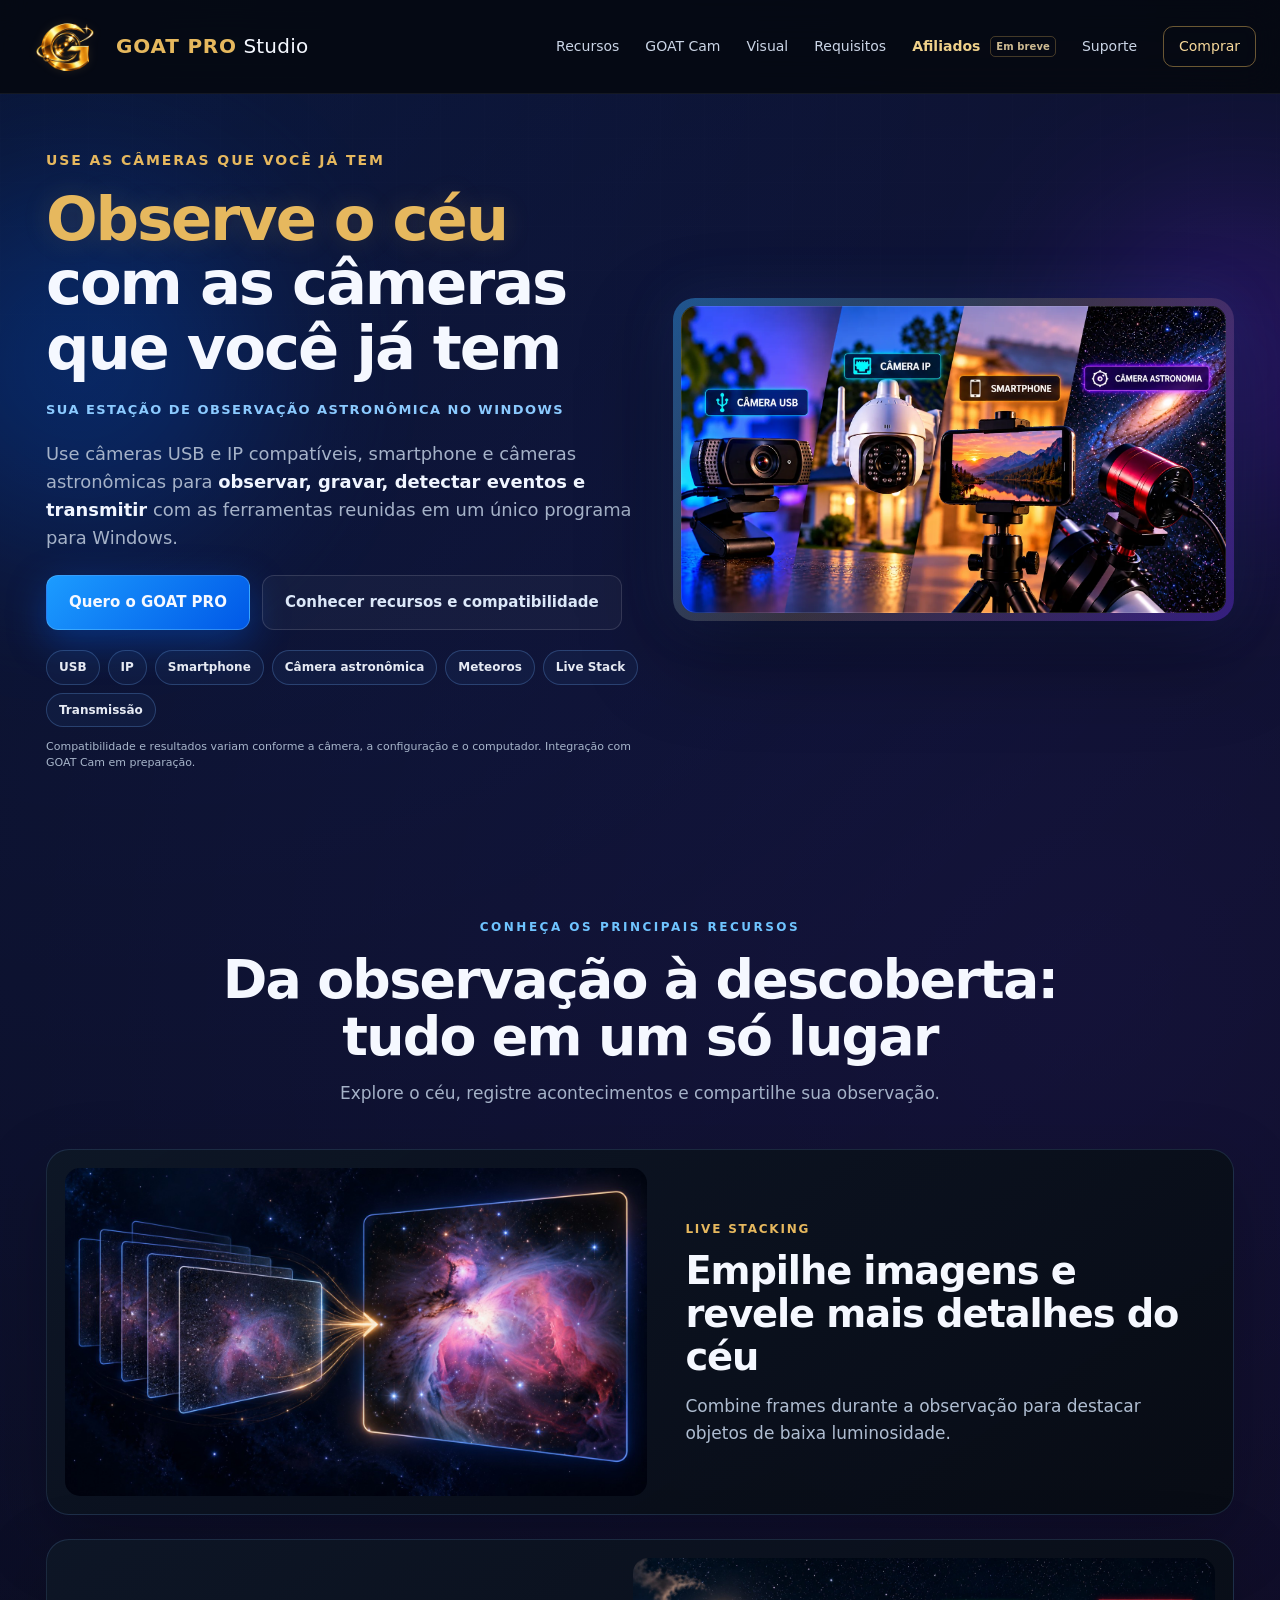
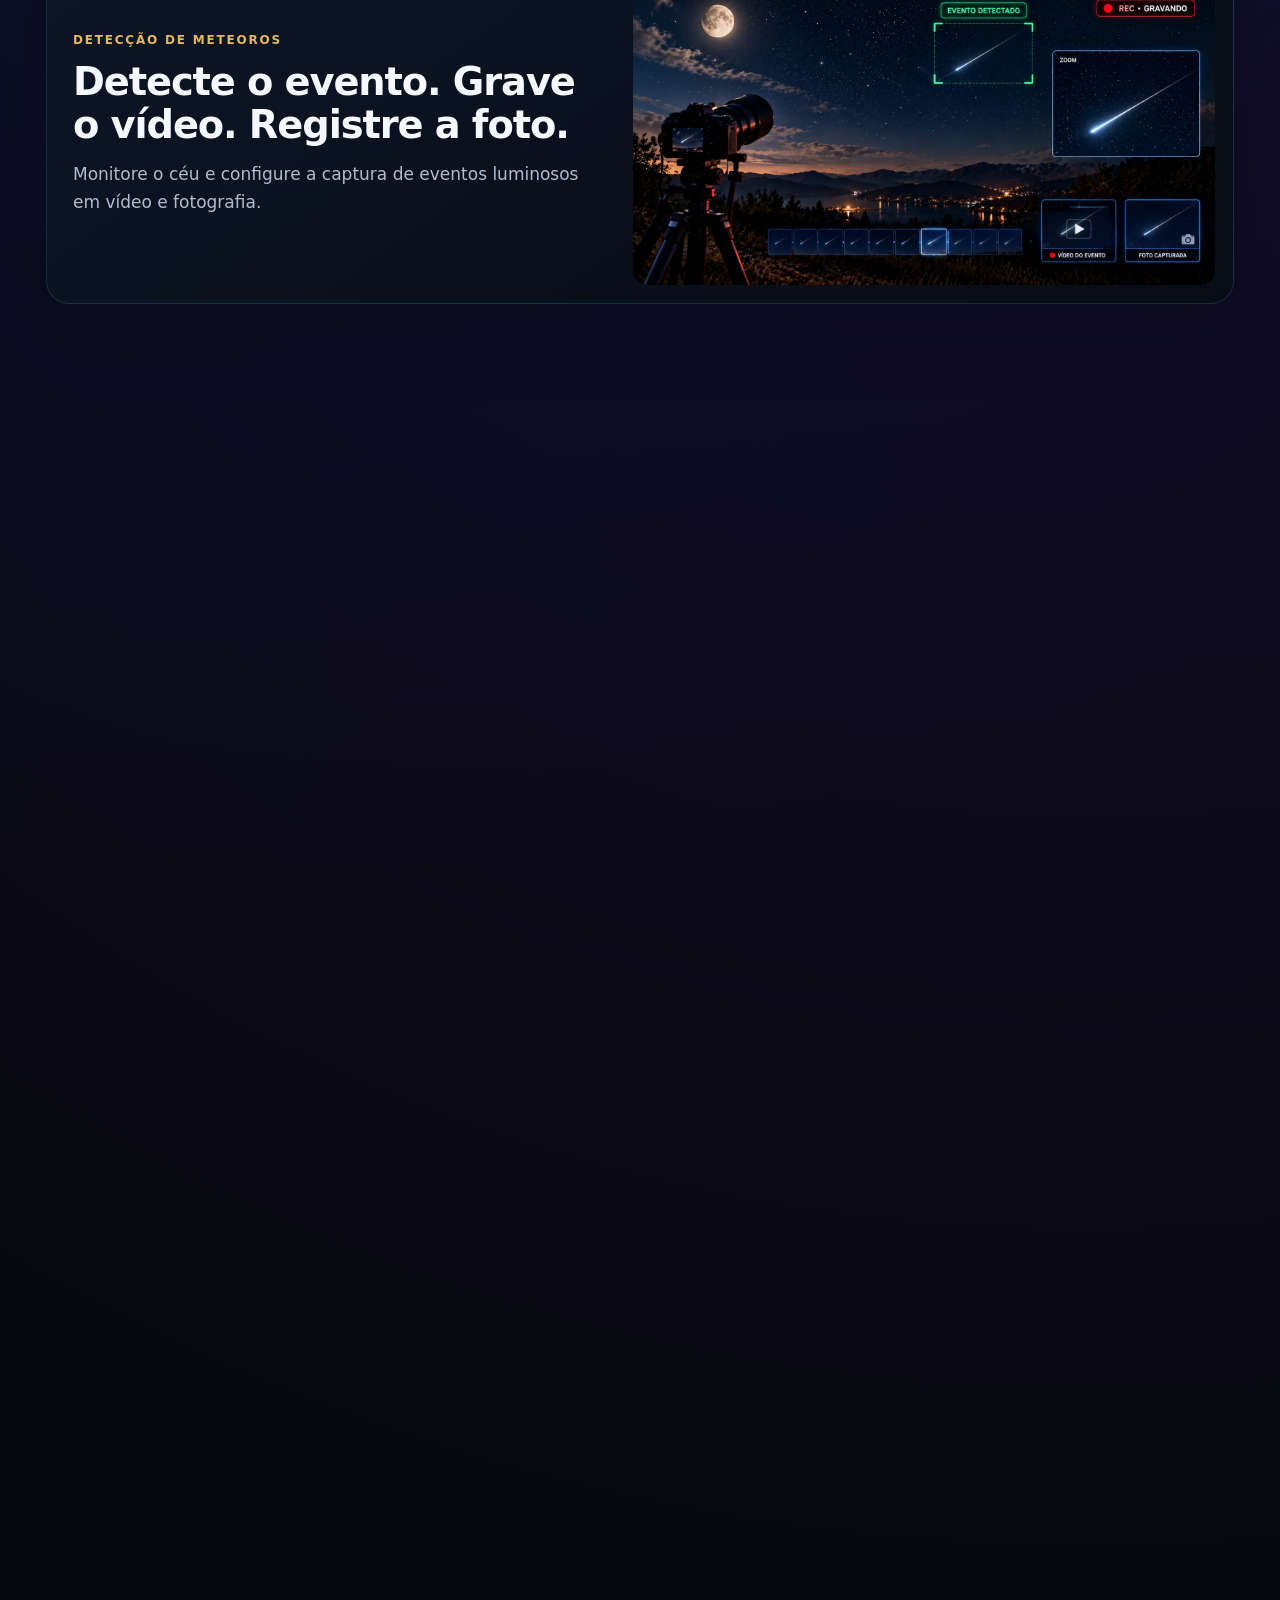
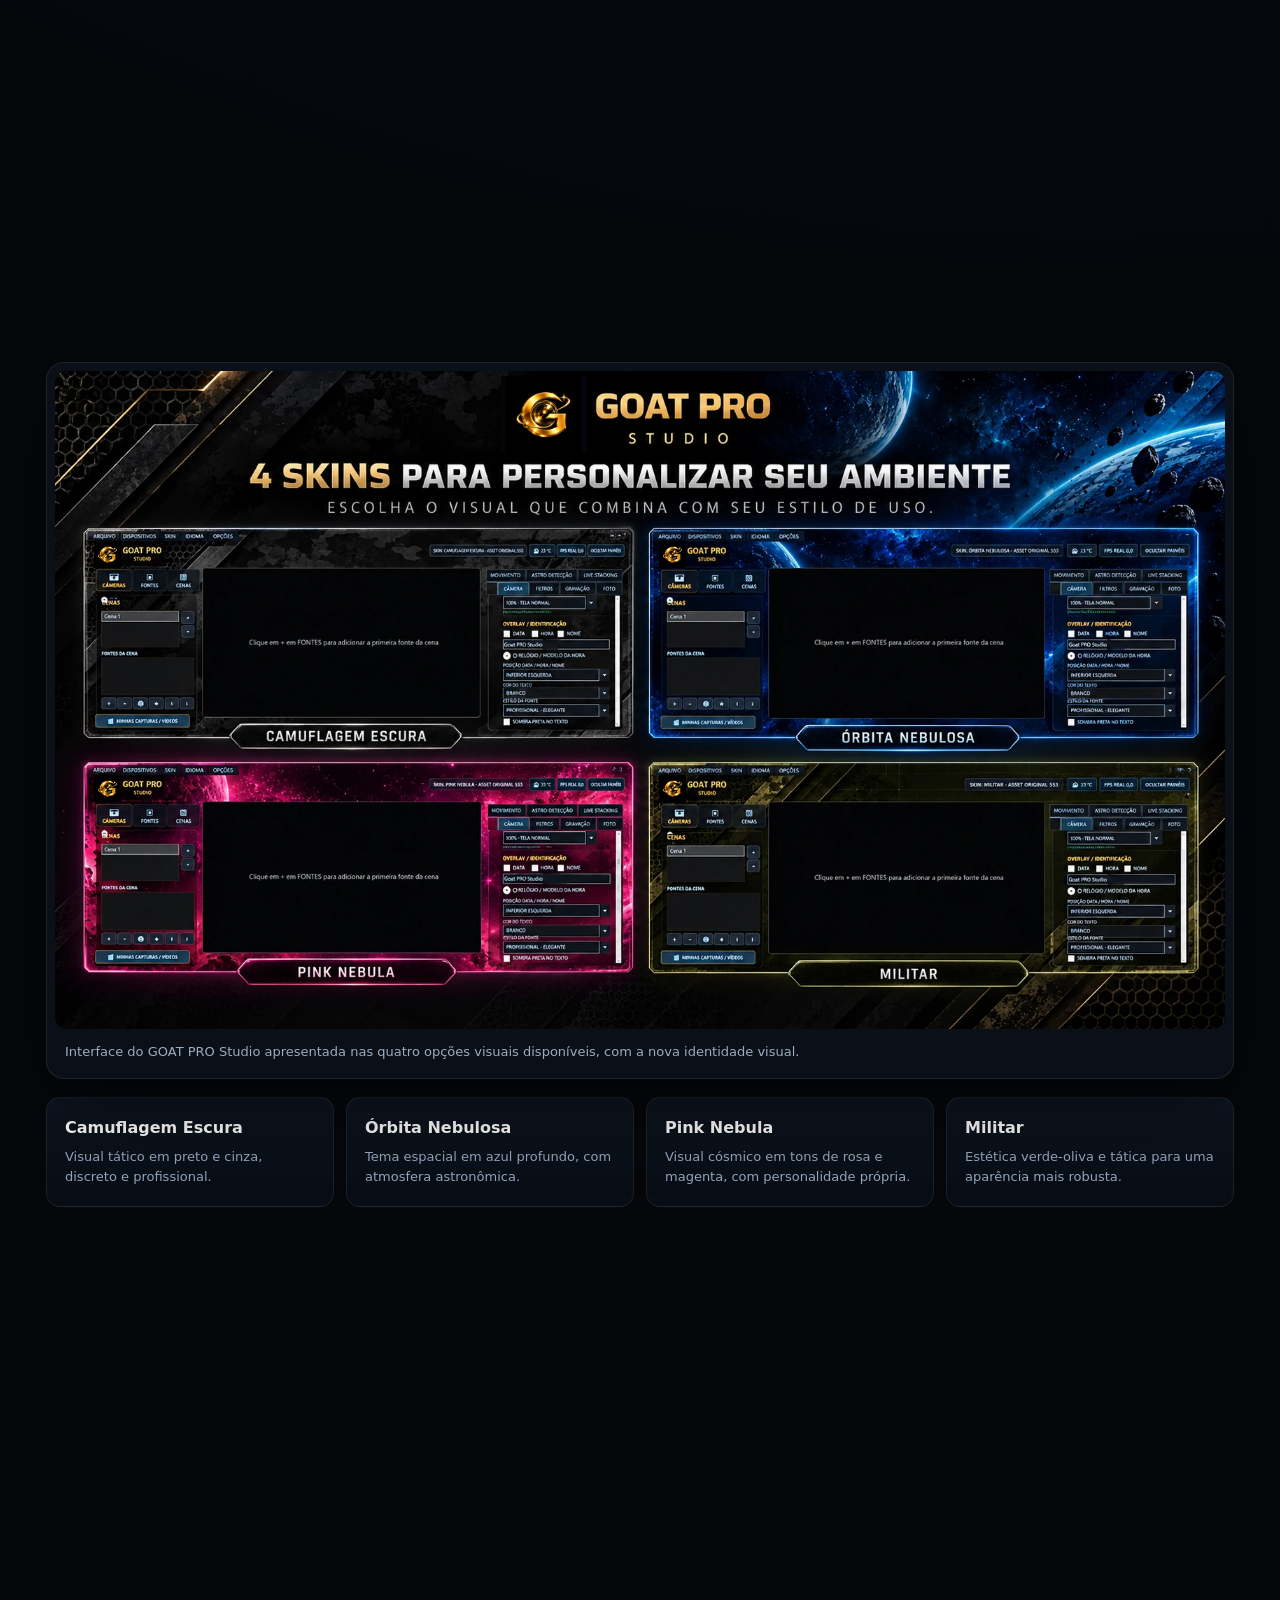
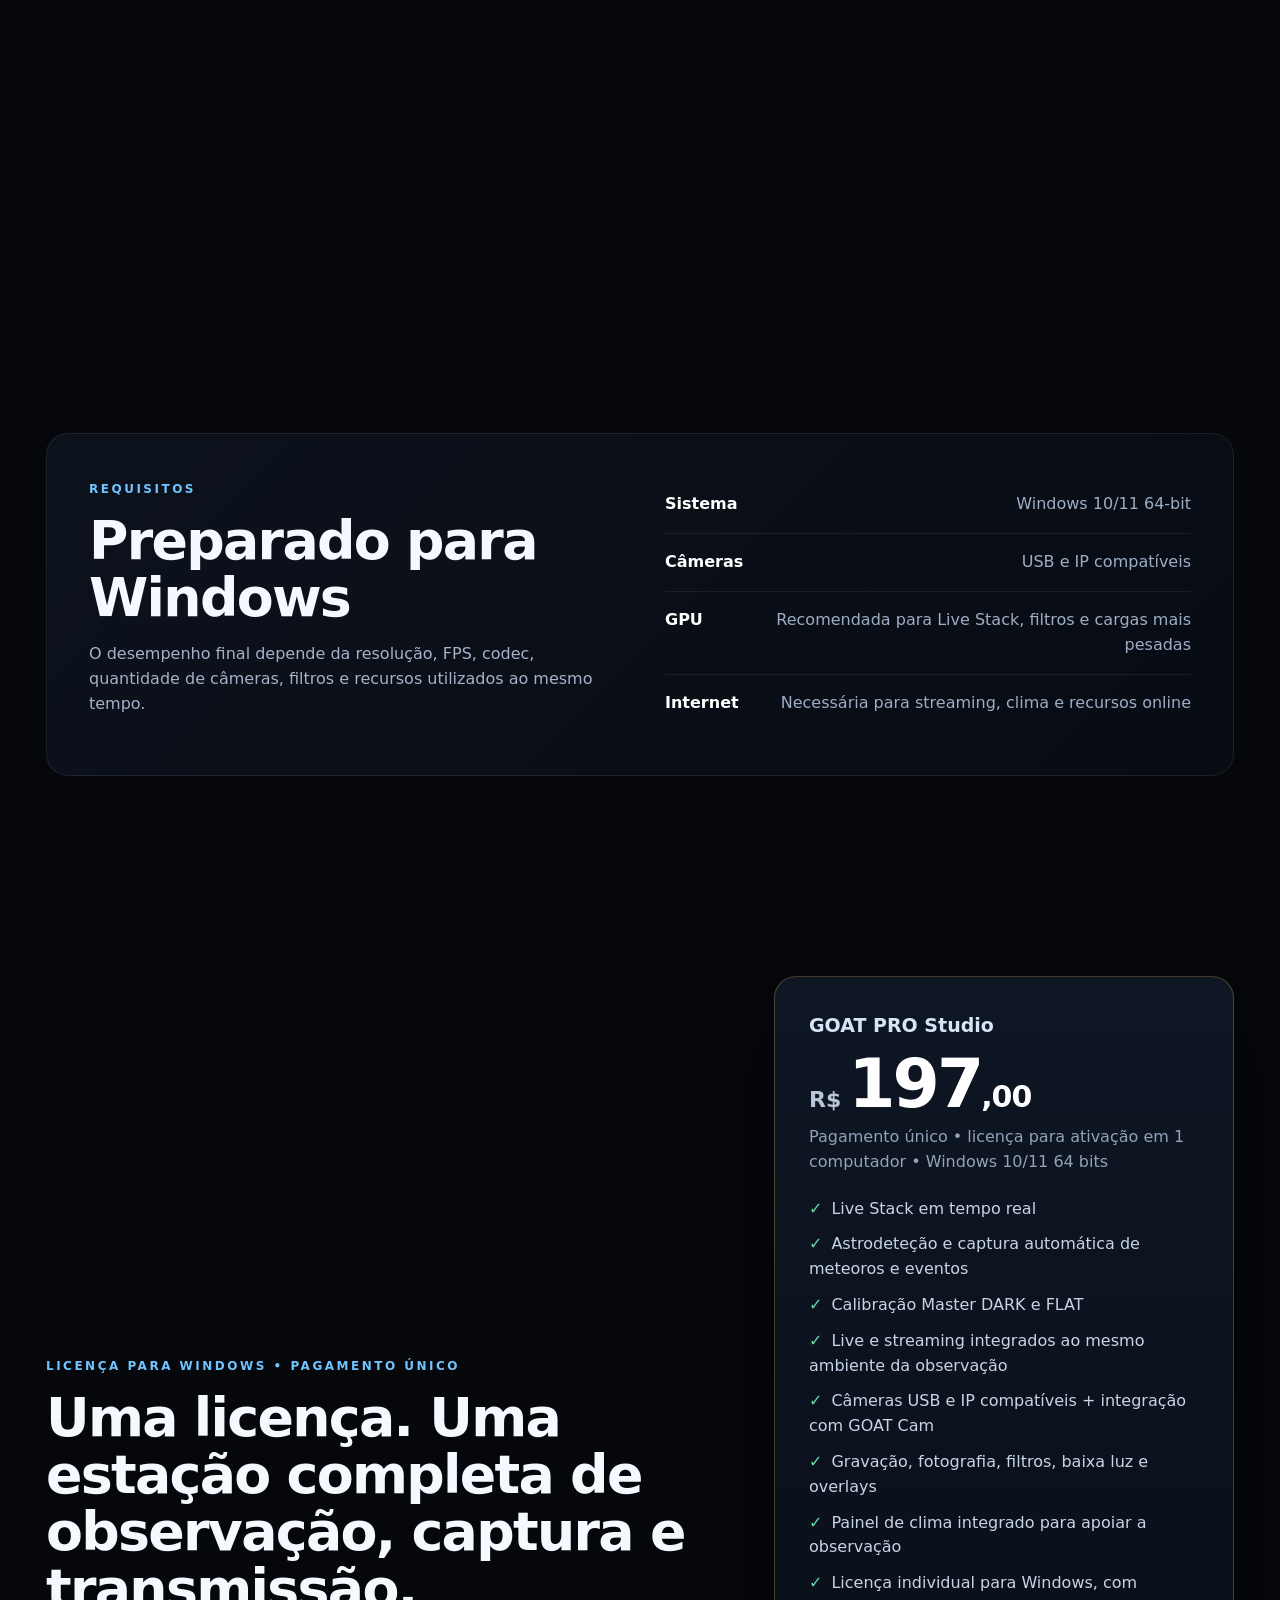
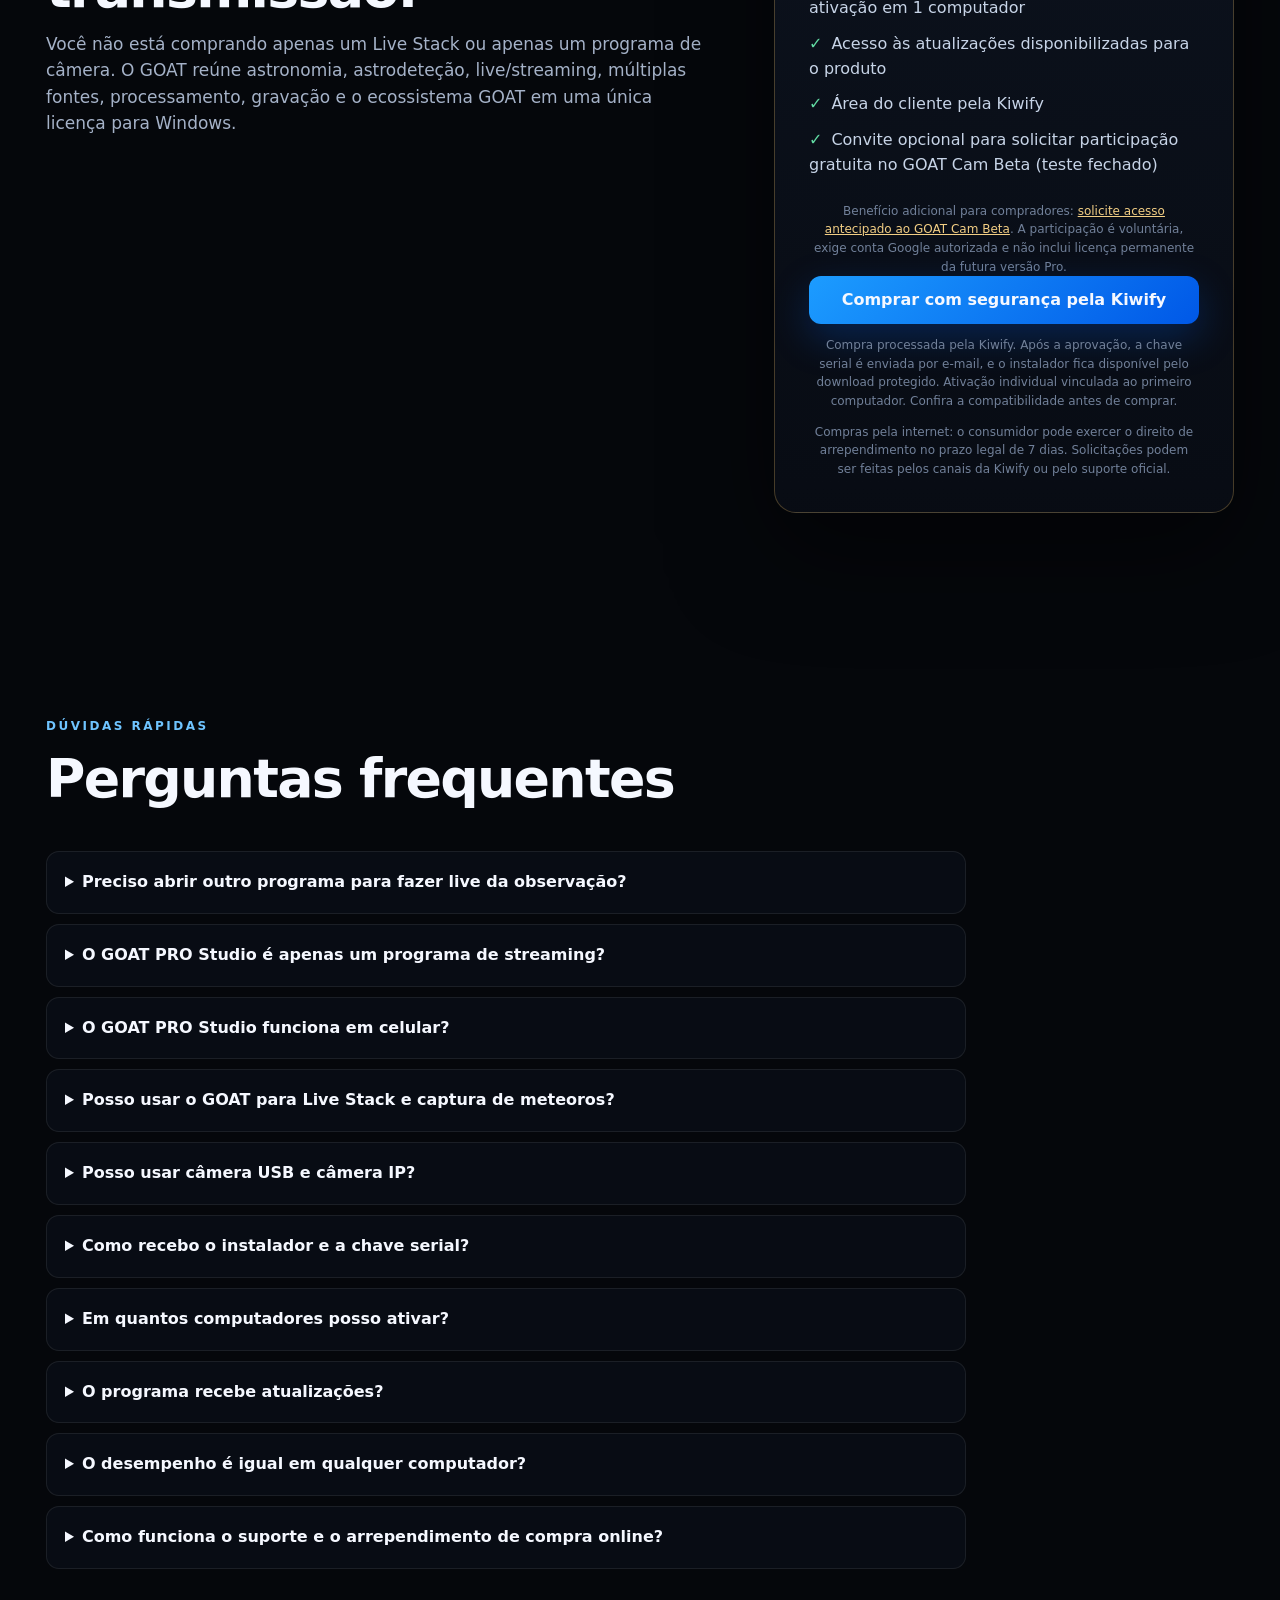
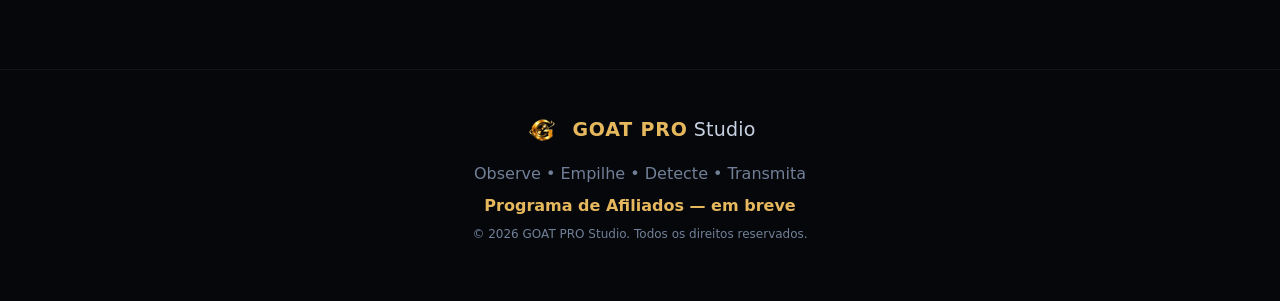
==== commit 5b6cd767: "price: atualizar licença GOAT PRO STUDIO para R$ 197" ====
--- a/index.html
+++ b/index.html
@@ -240,7 +240,7 @@
       </div>
       <div class="price-card reveal">
         <div class="price-label">GOAT PRO Studio</div>
-        <div class="price"><small>R$</small>397<span>,00</span></div>
+        <div class="price"><small>R$</small>197<span>,00</span></div>
         <div class="price-note">Pagamento único • licença para ativação em 1 computador • Windows 10/11 64 bits</div>
         <ul>
           <li>Live Stack em tempo real</li>
